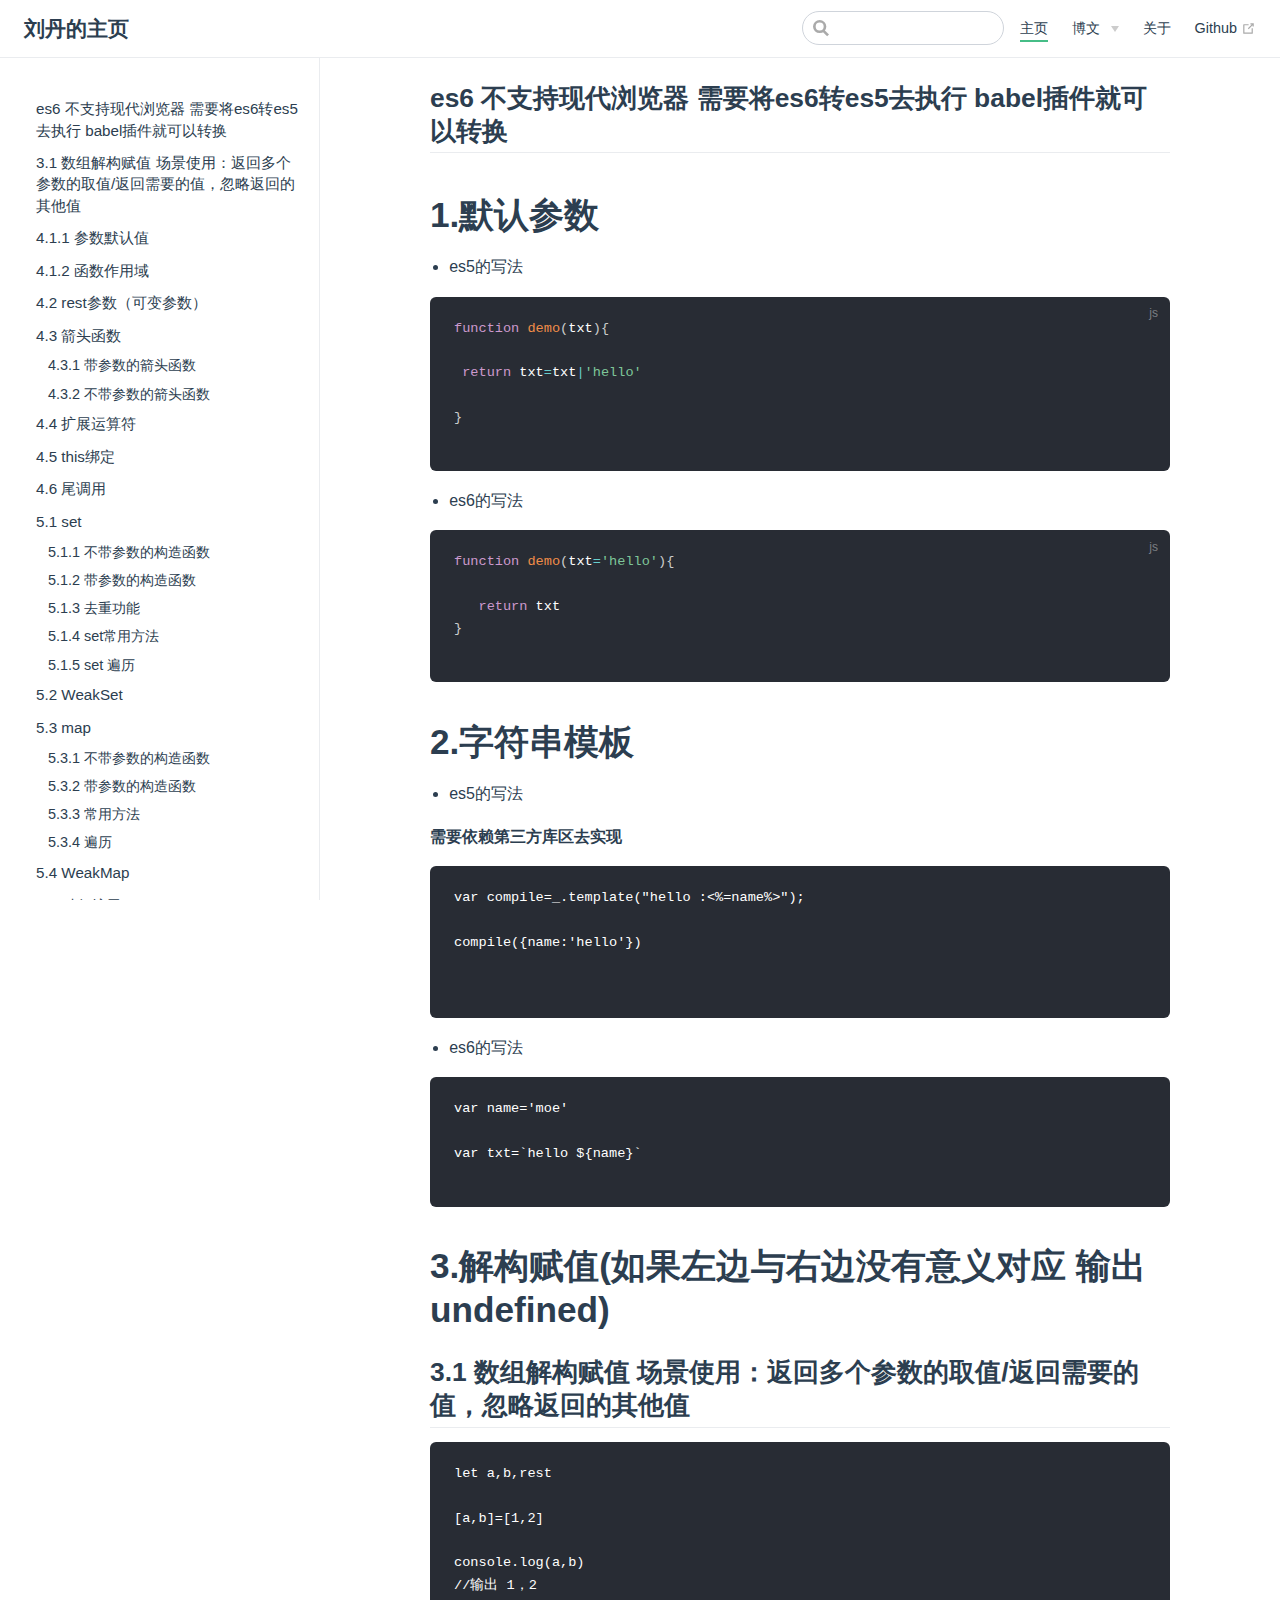
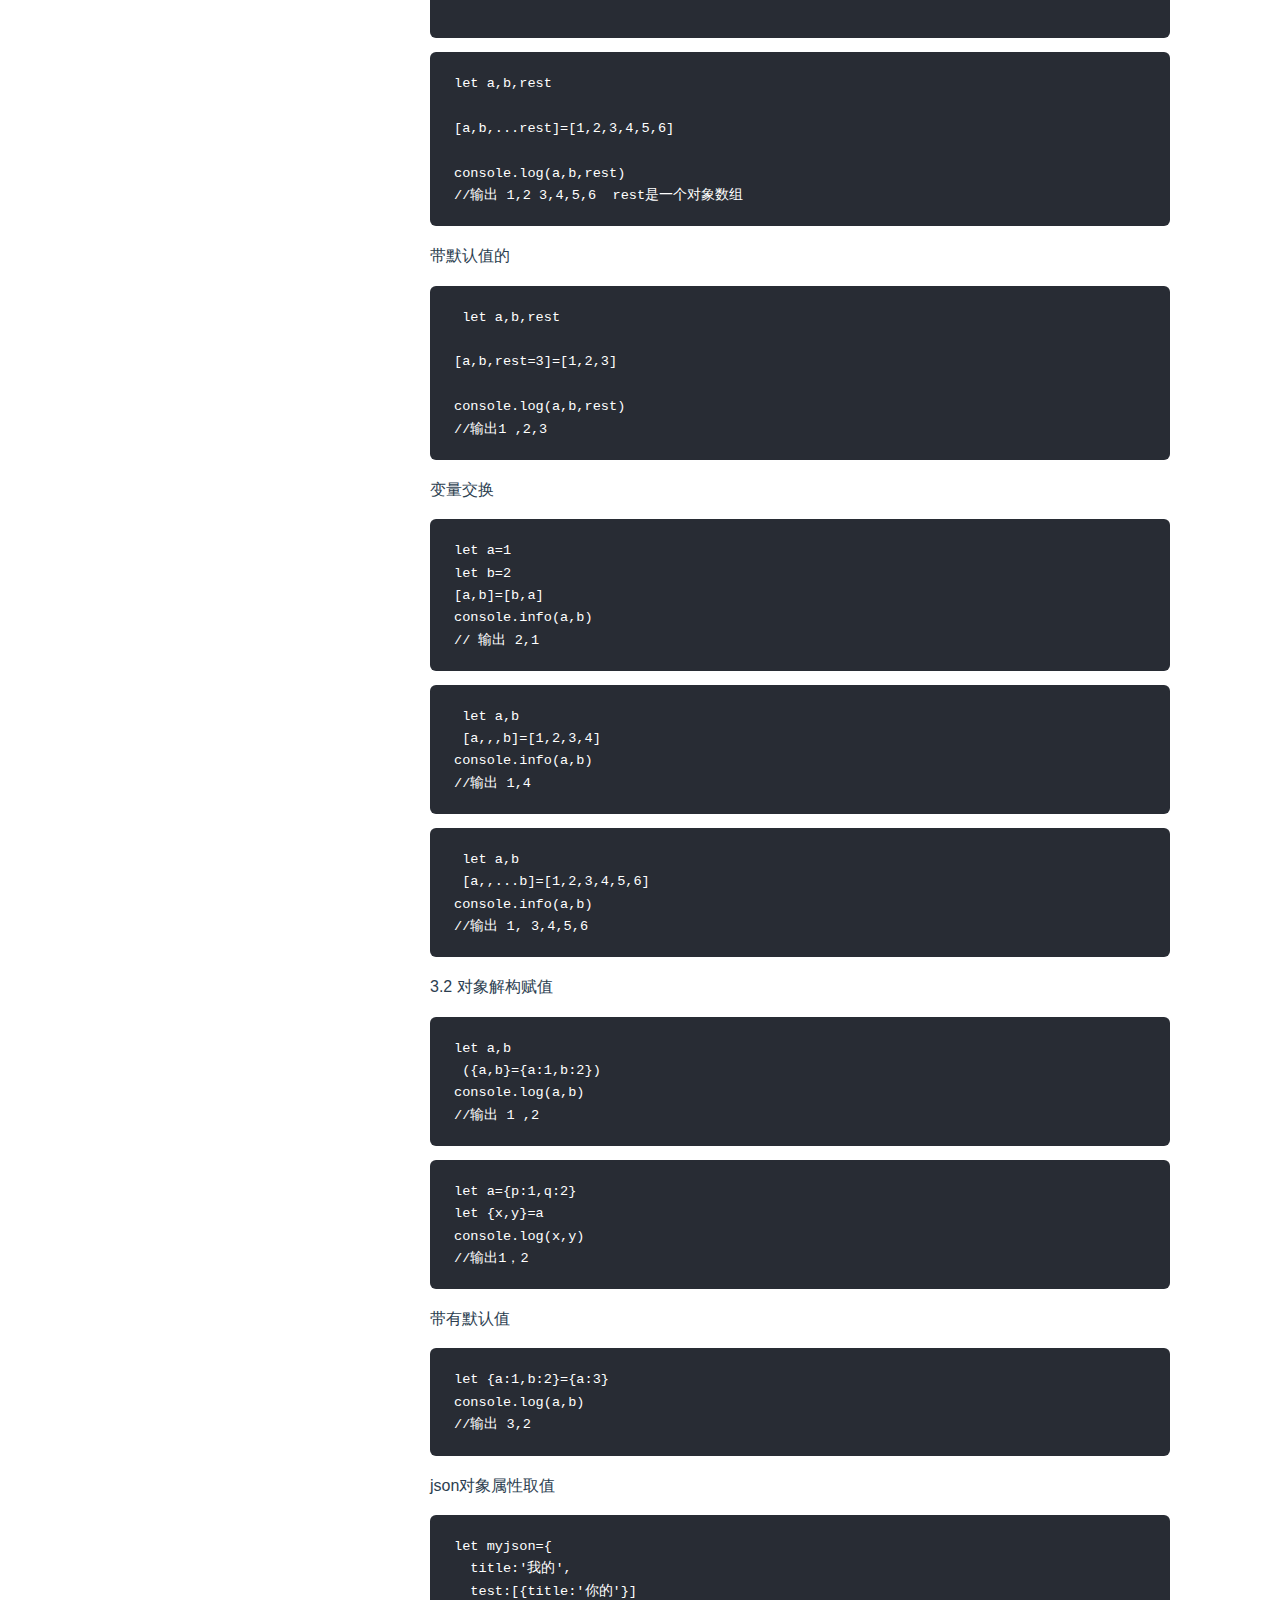
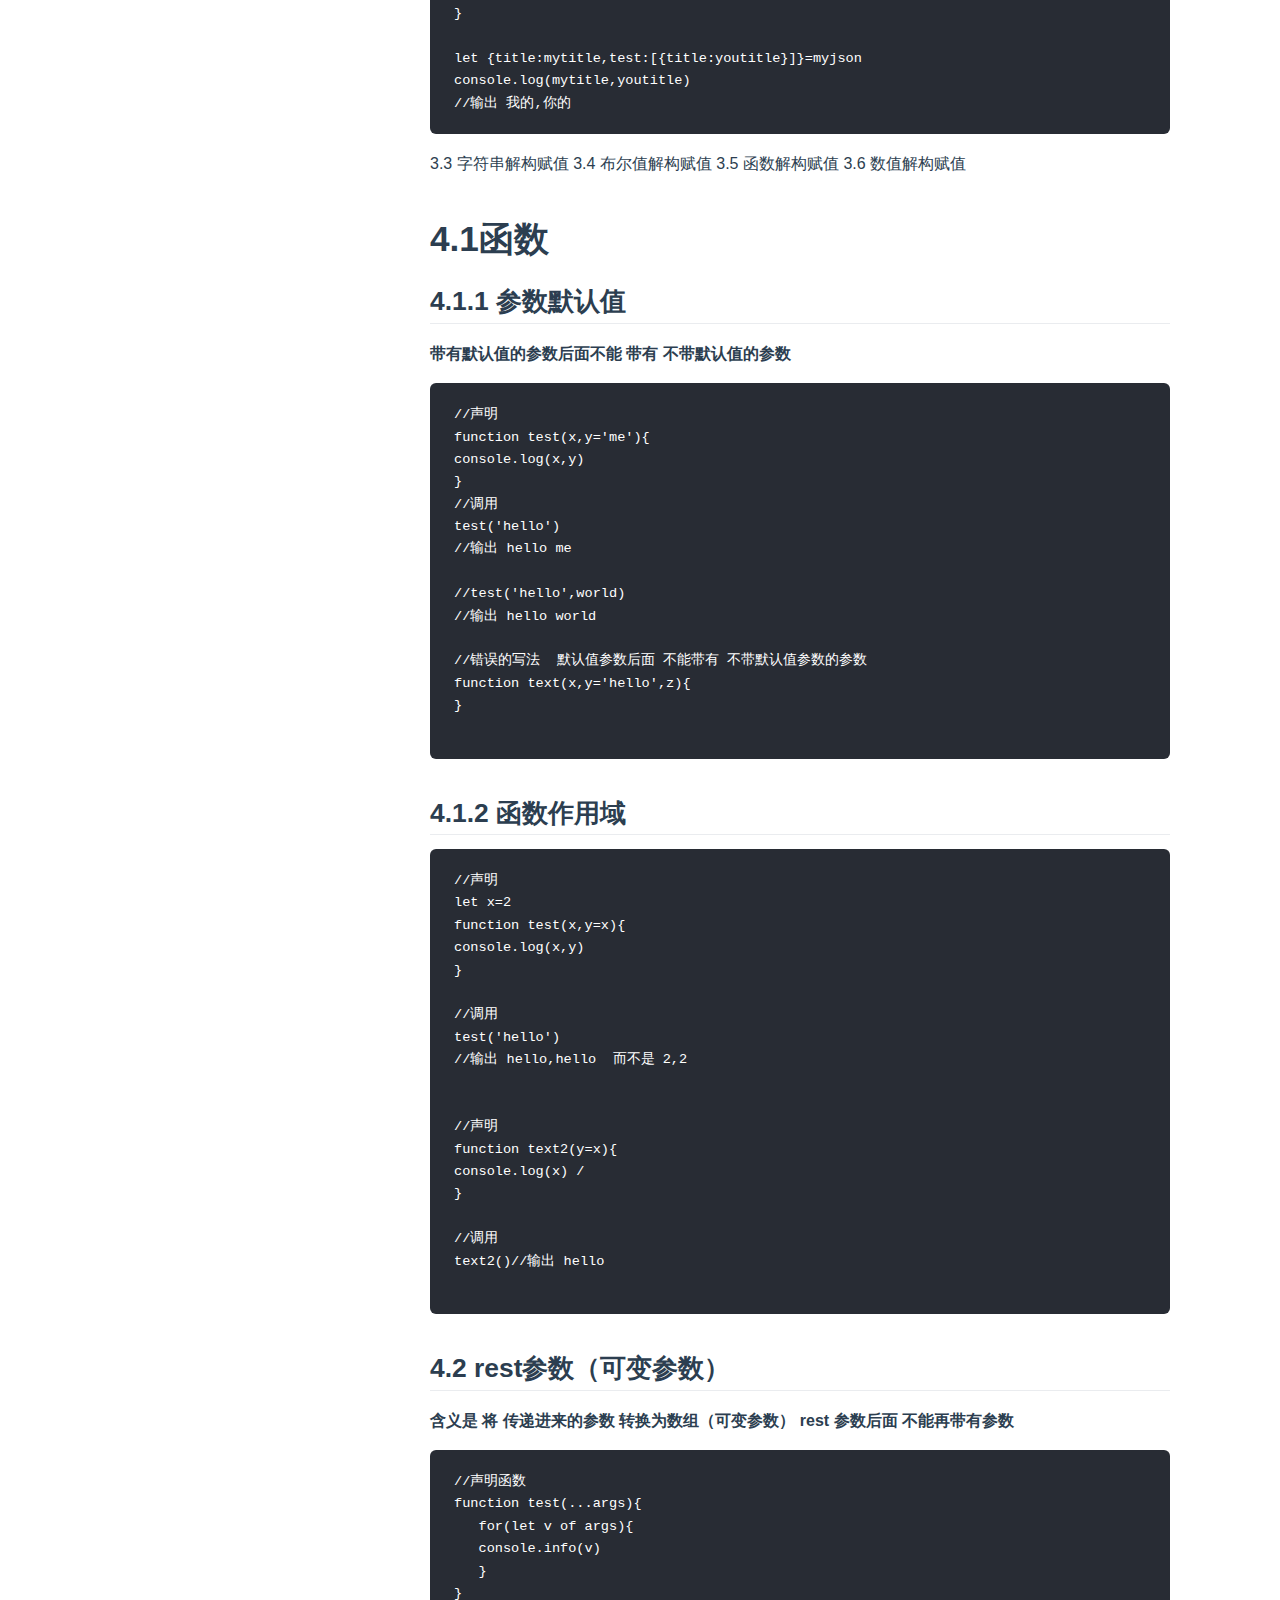
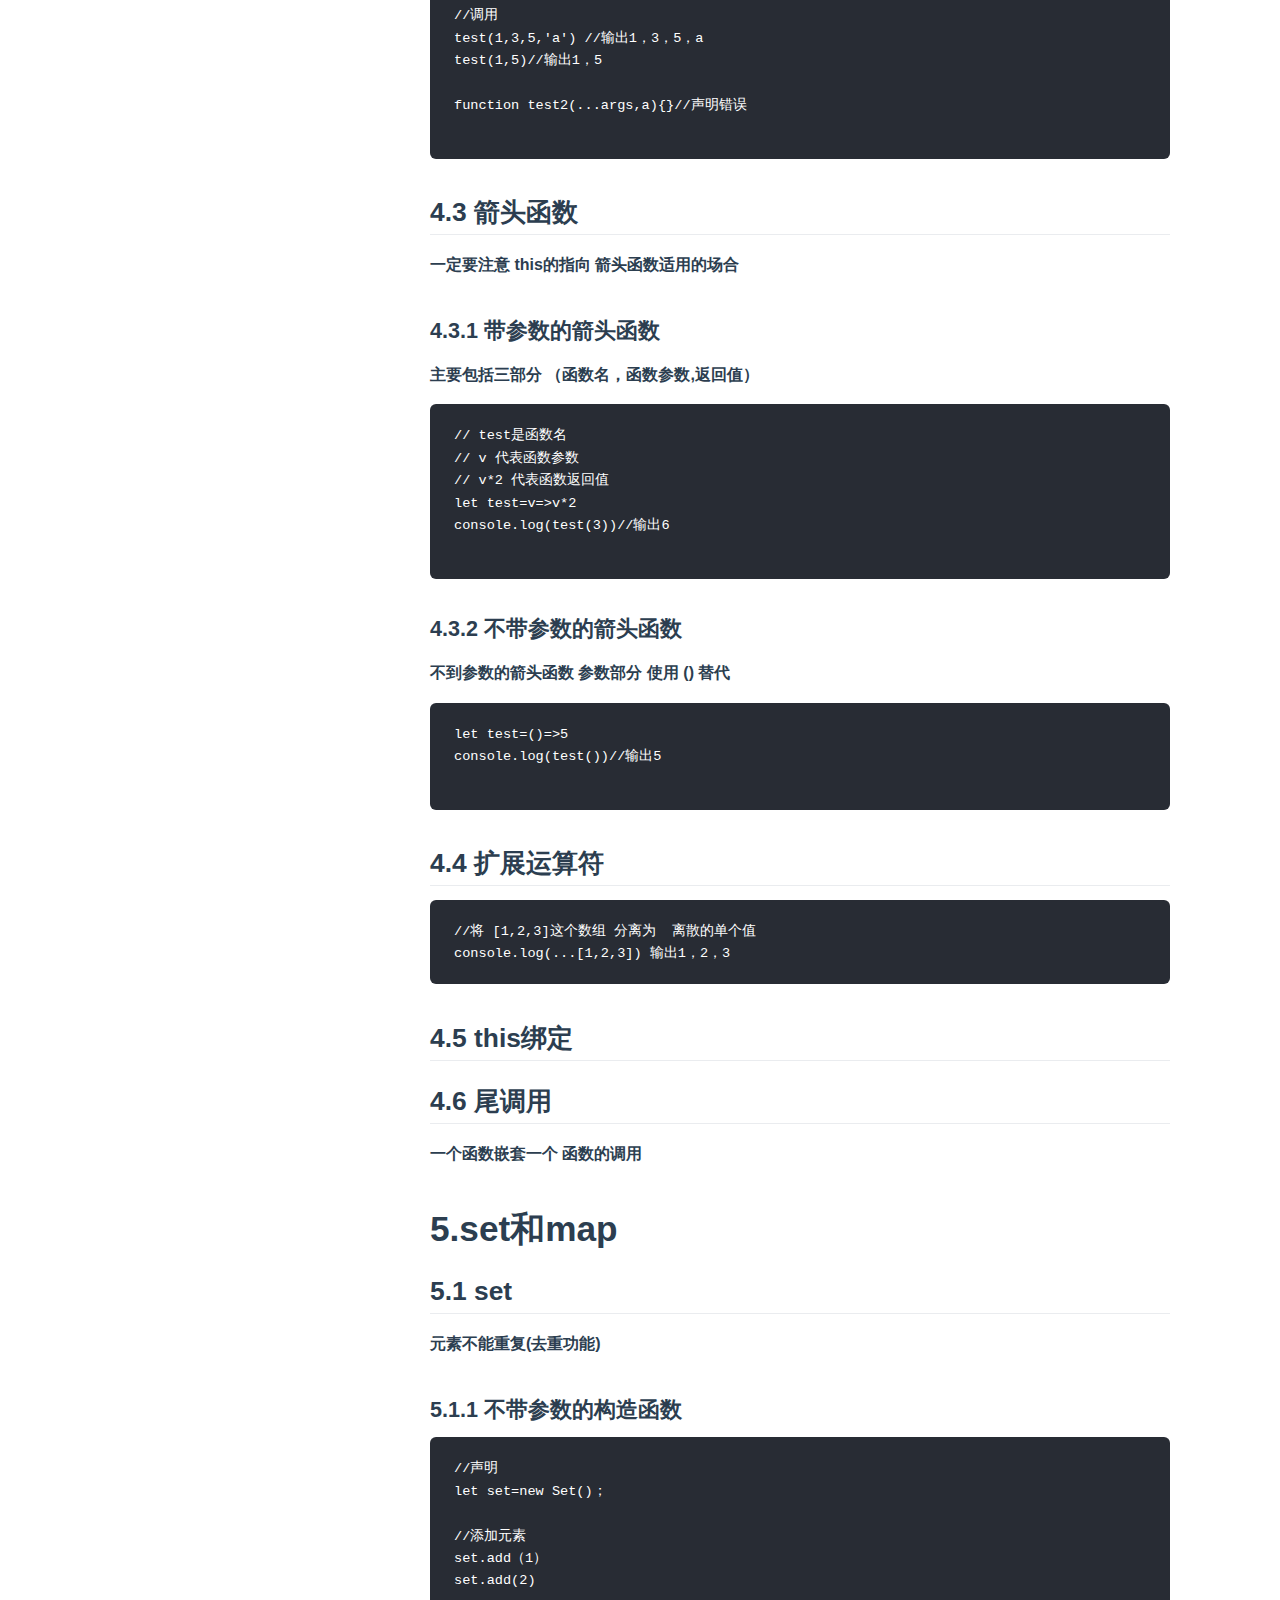
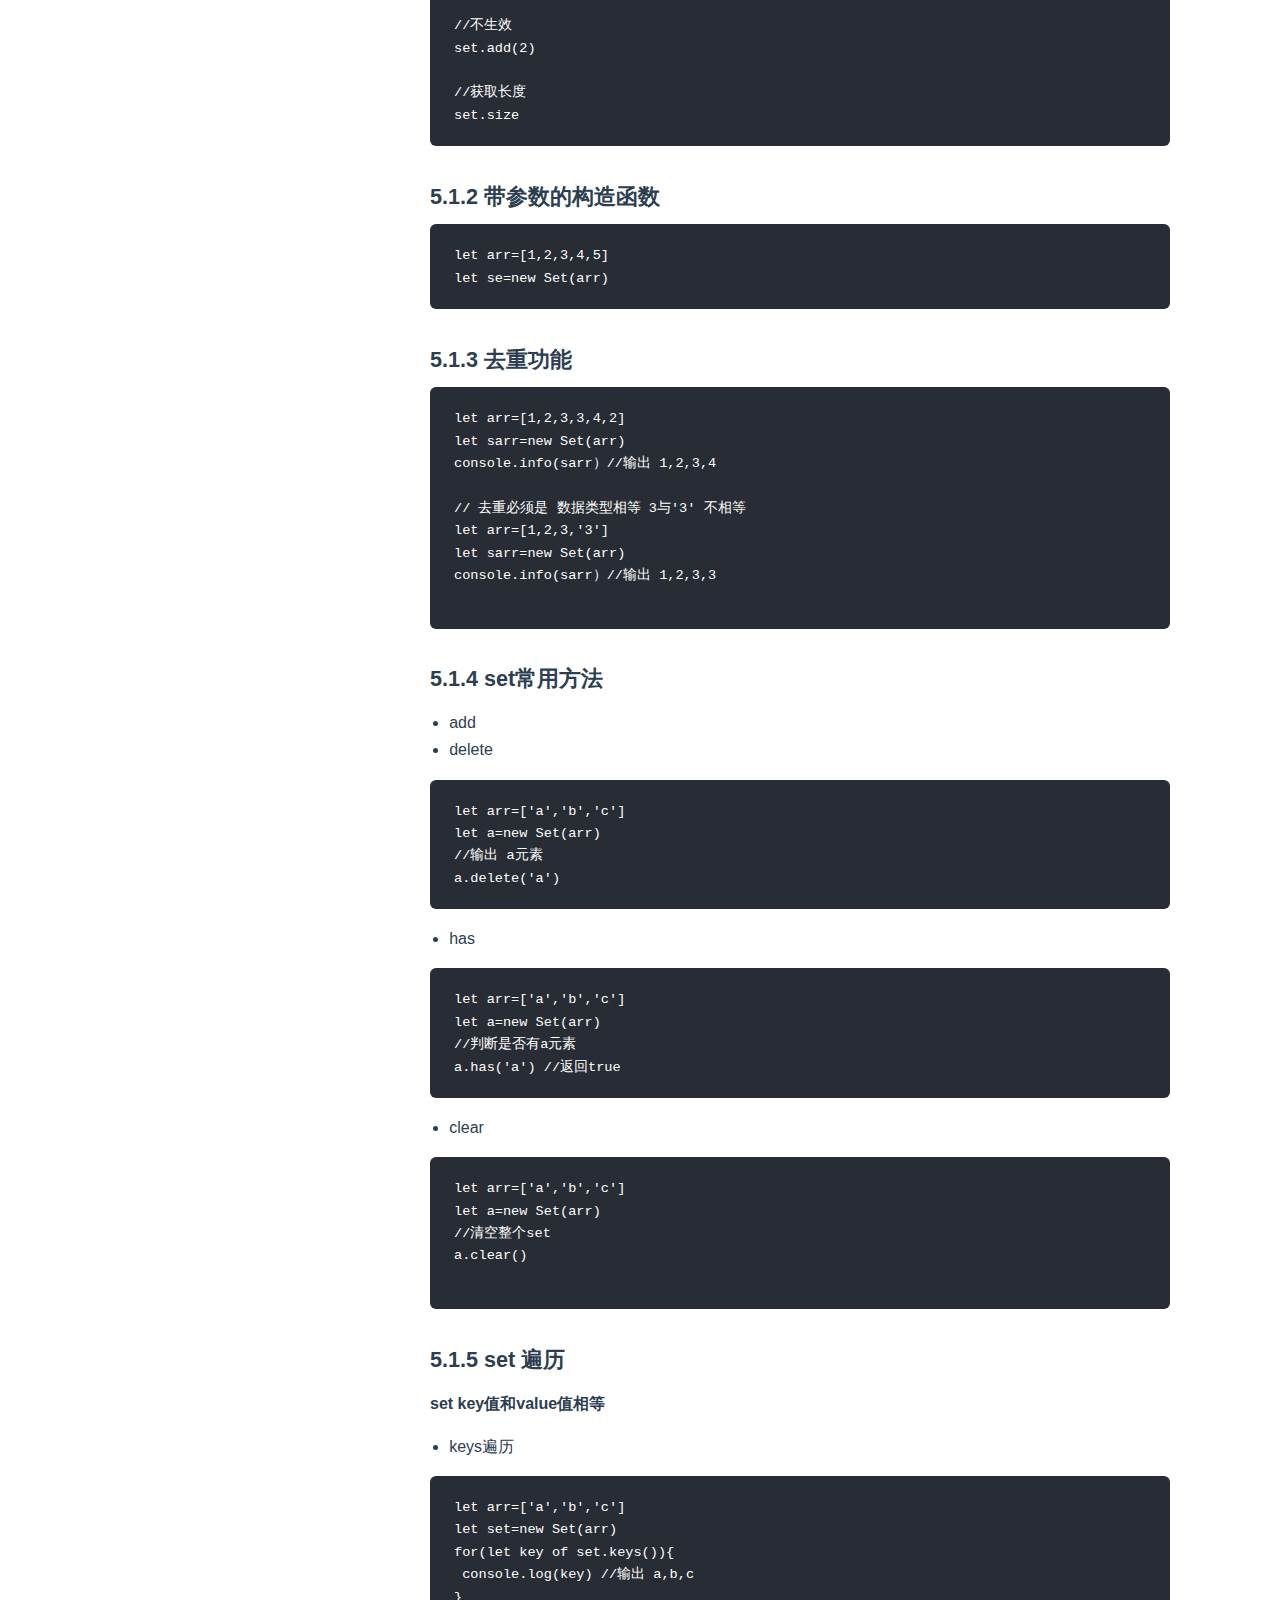
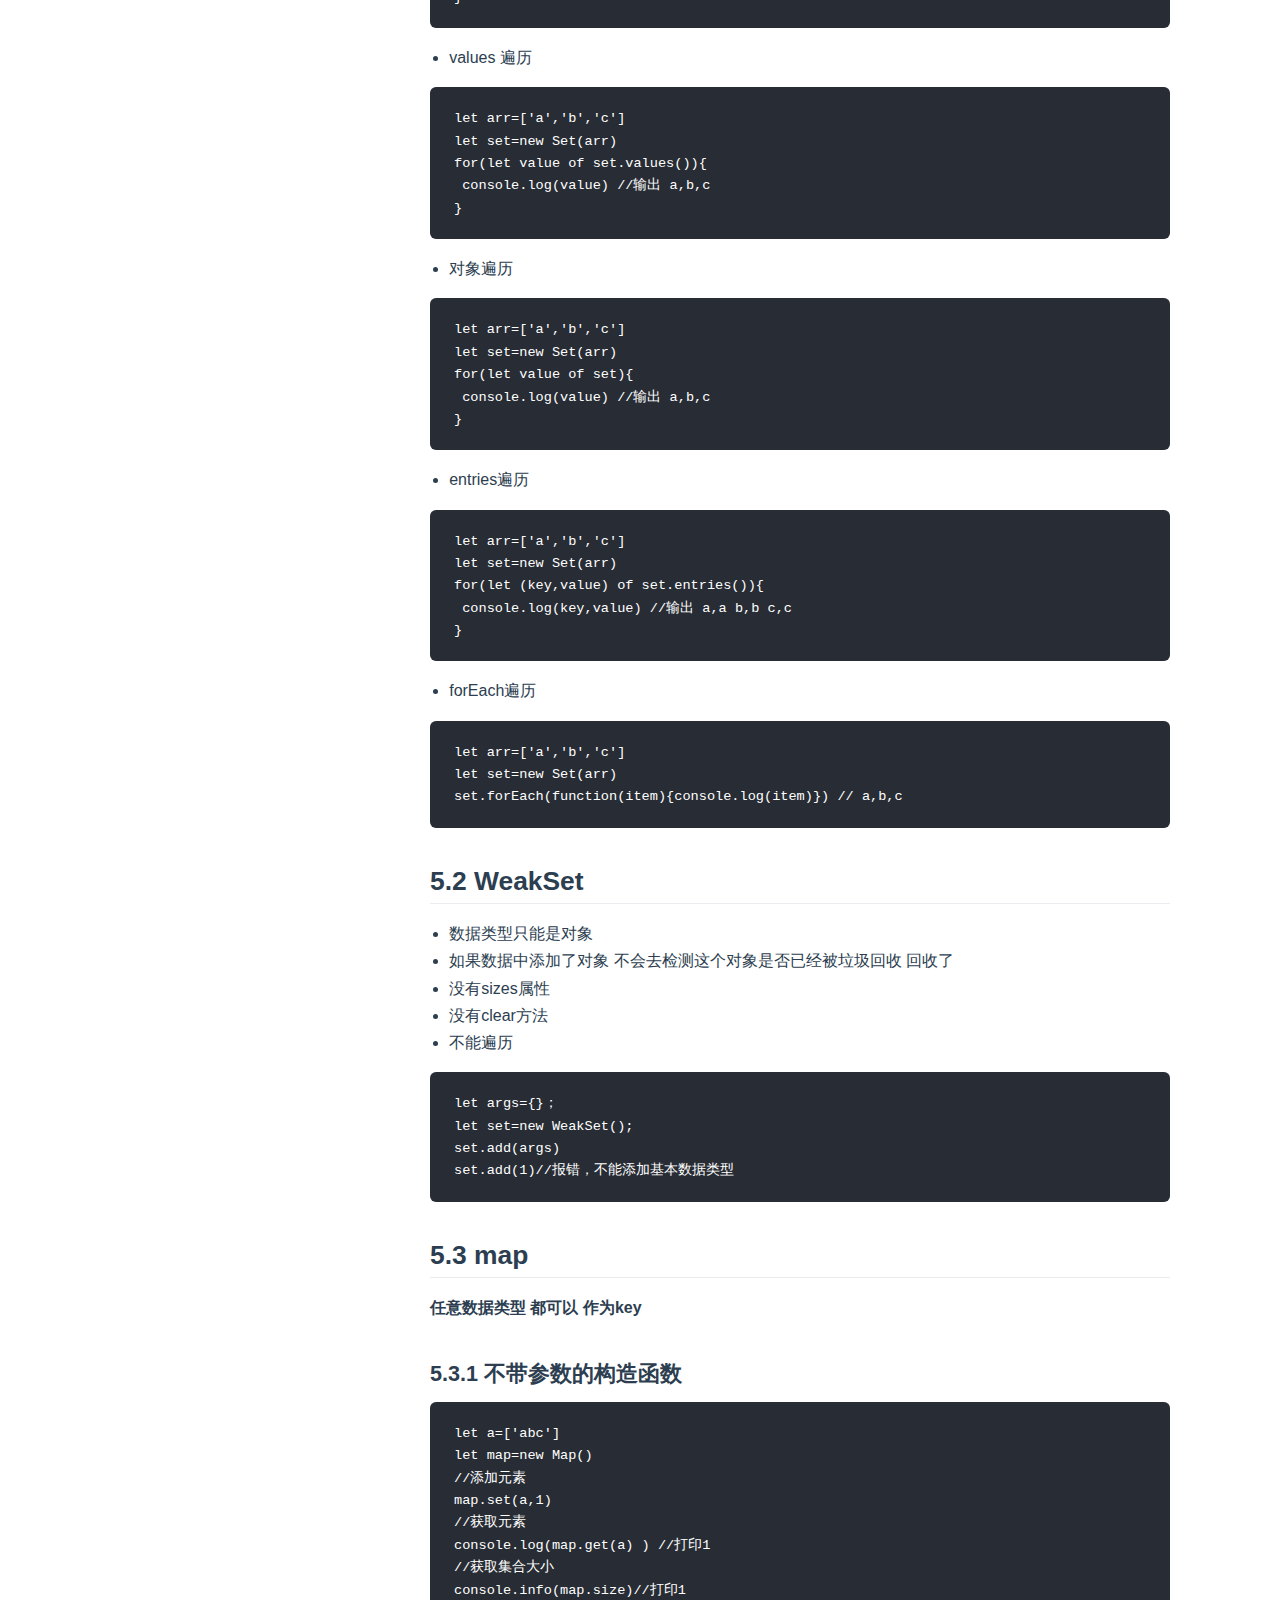
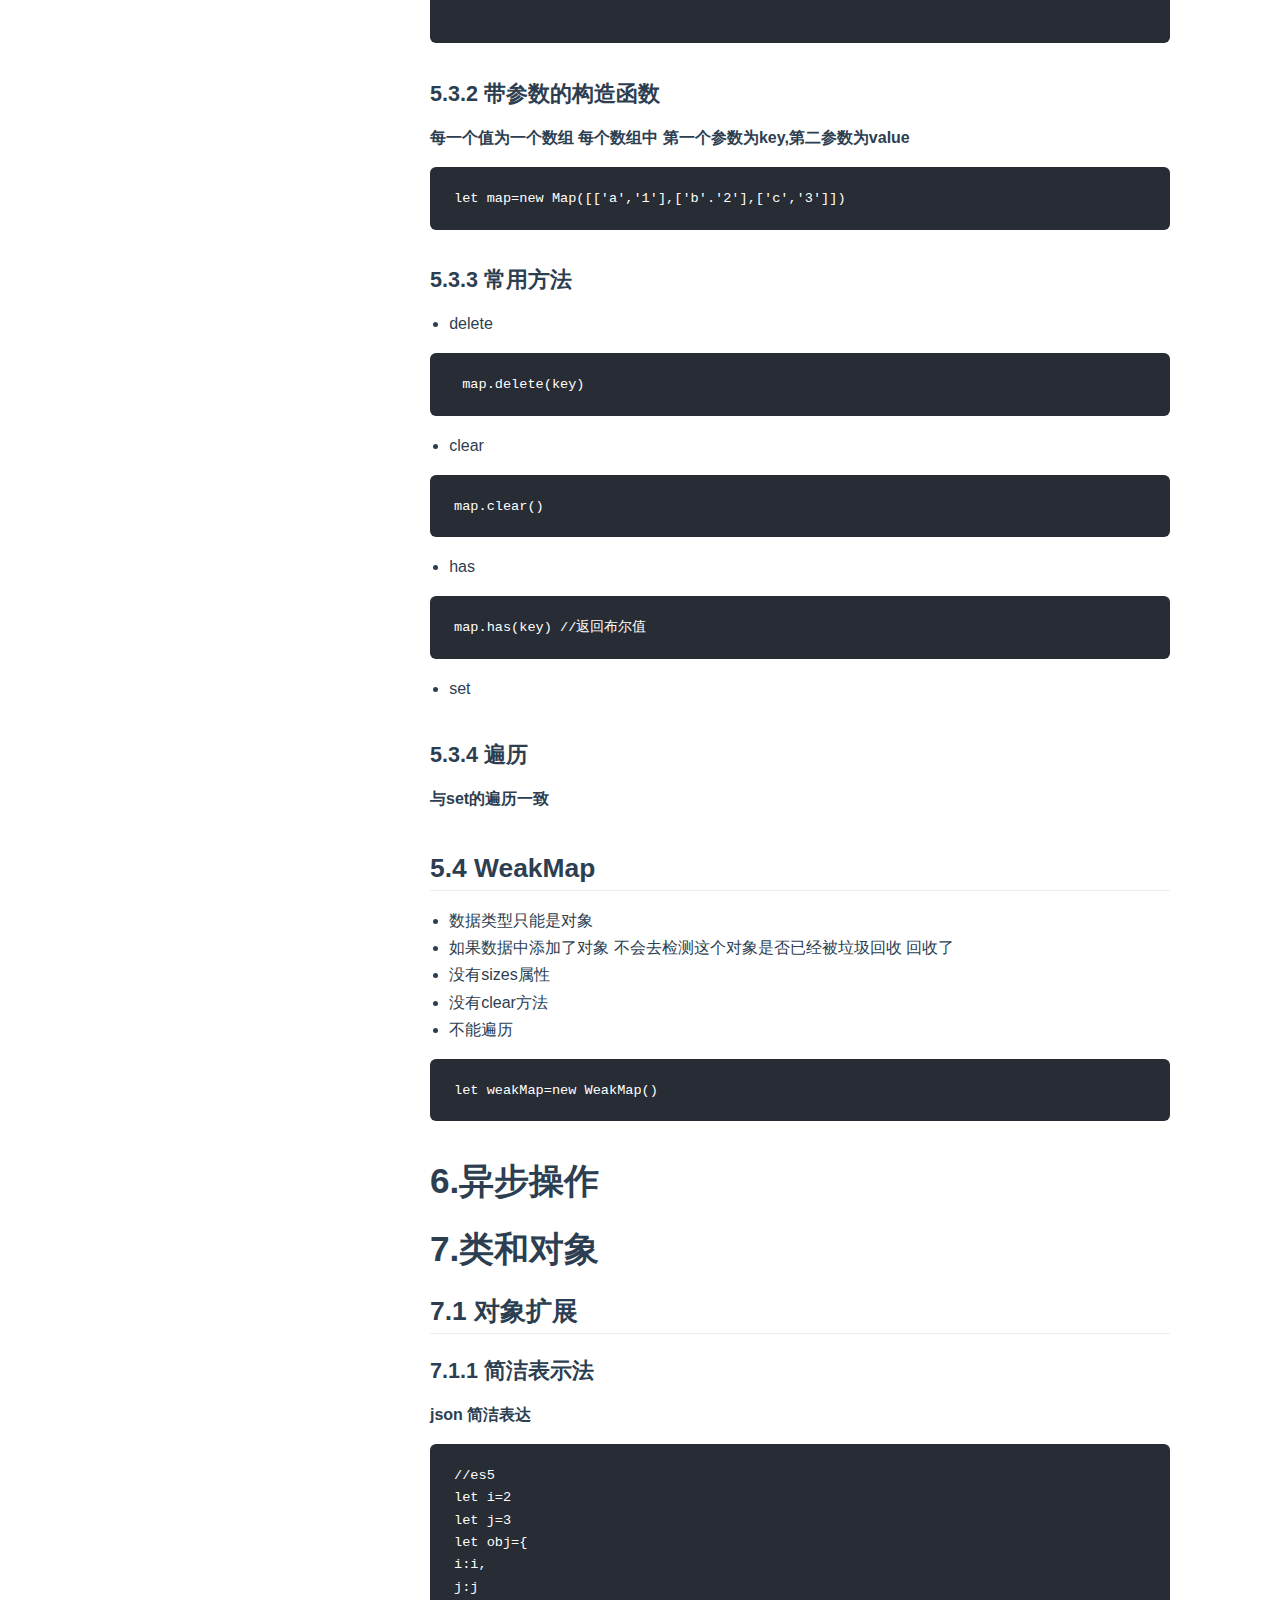
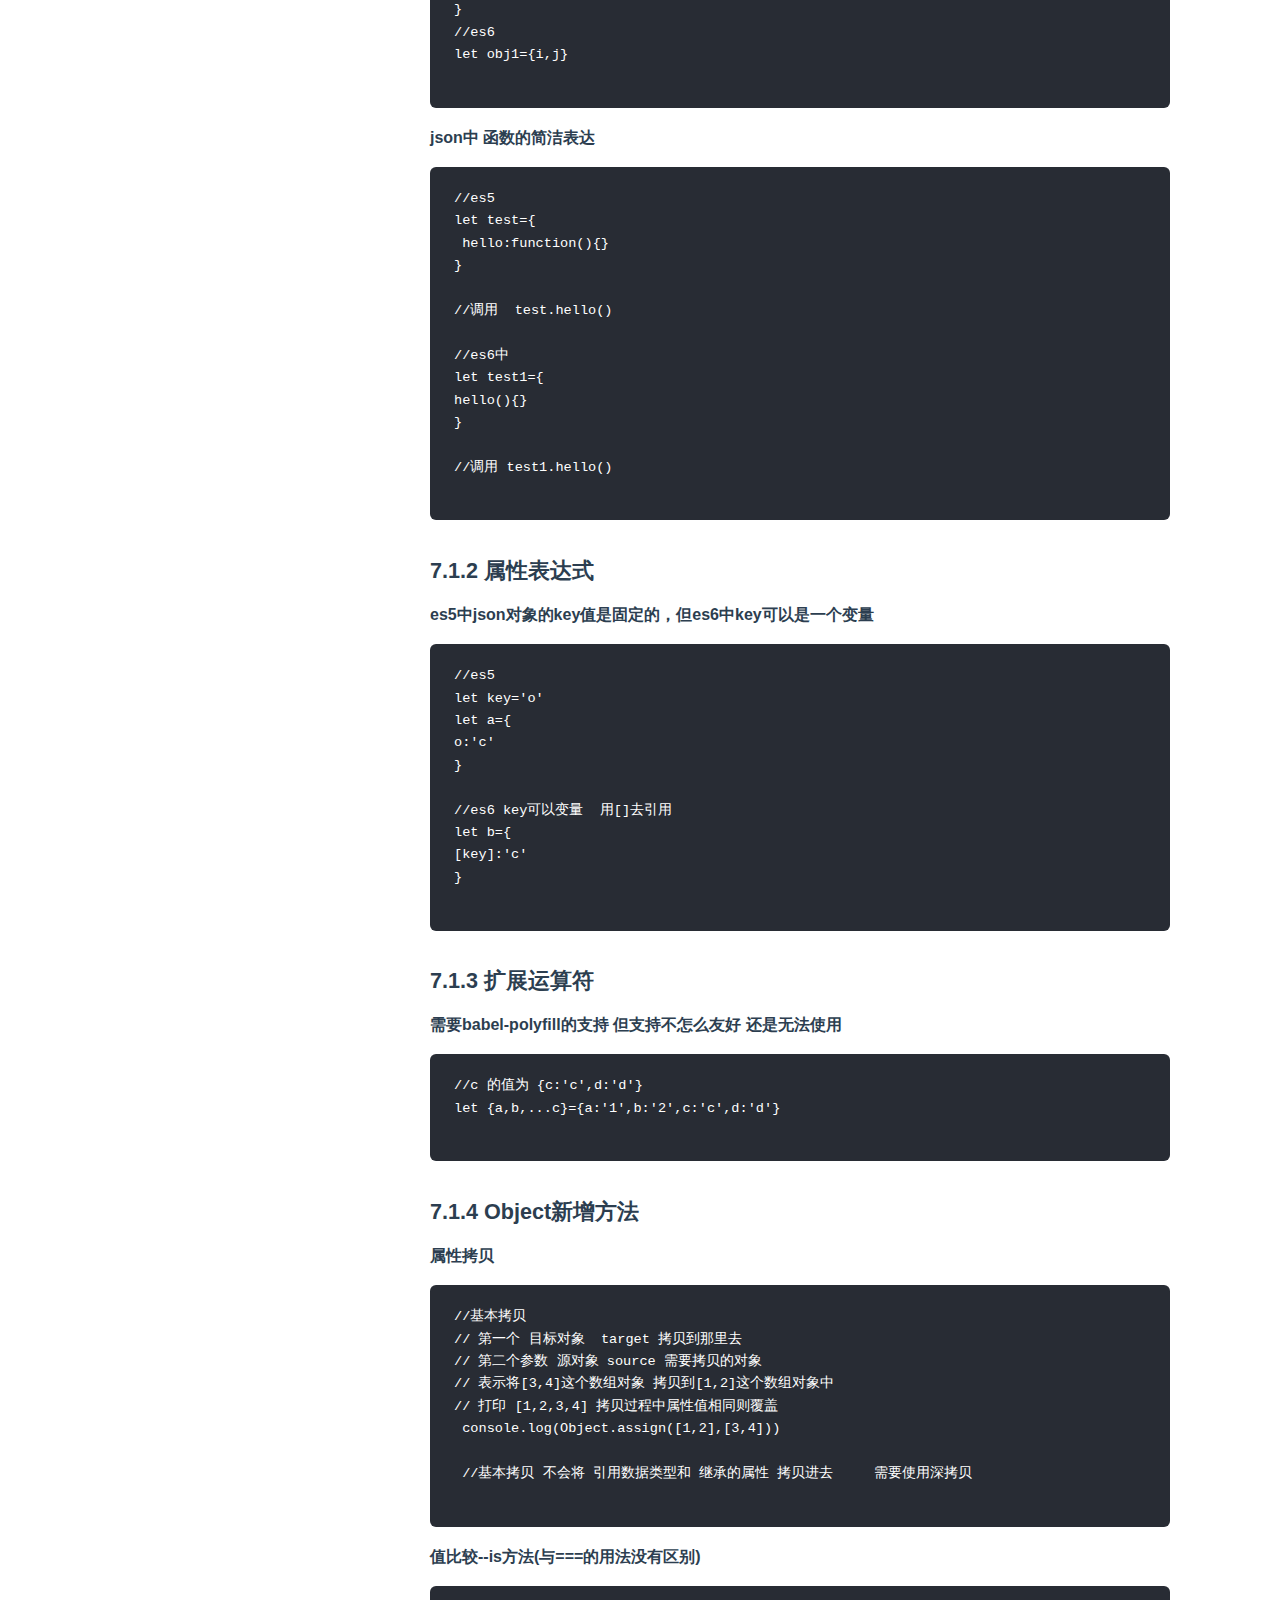
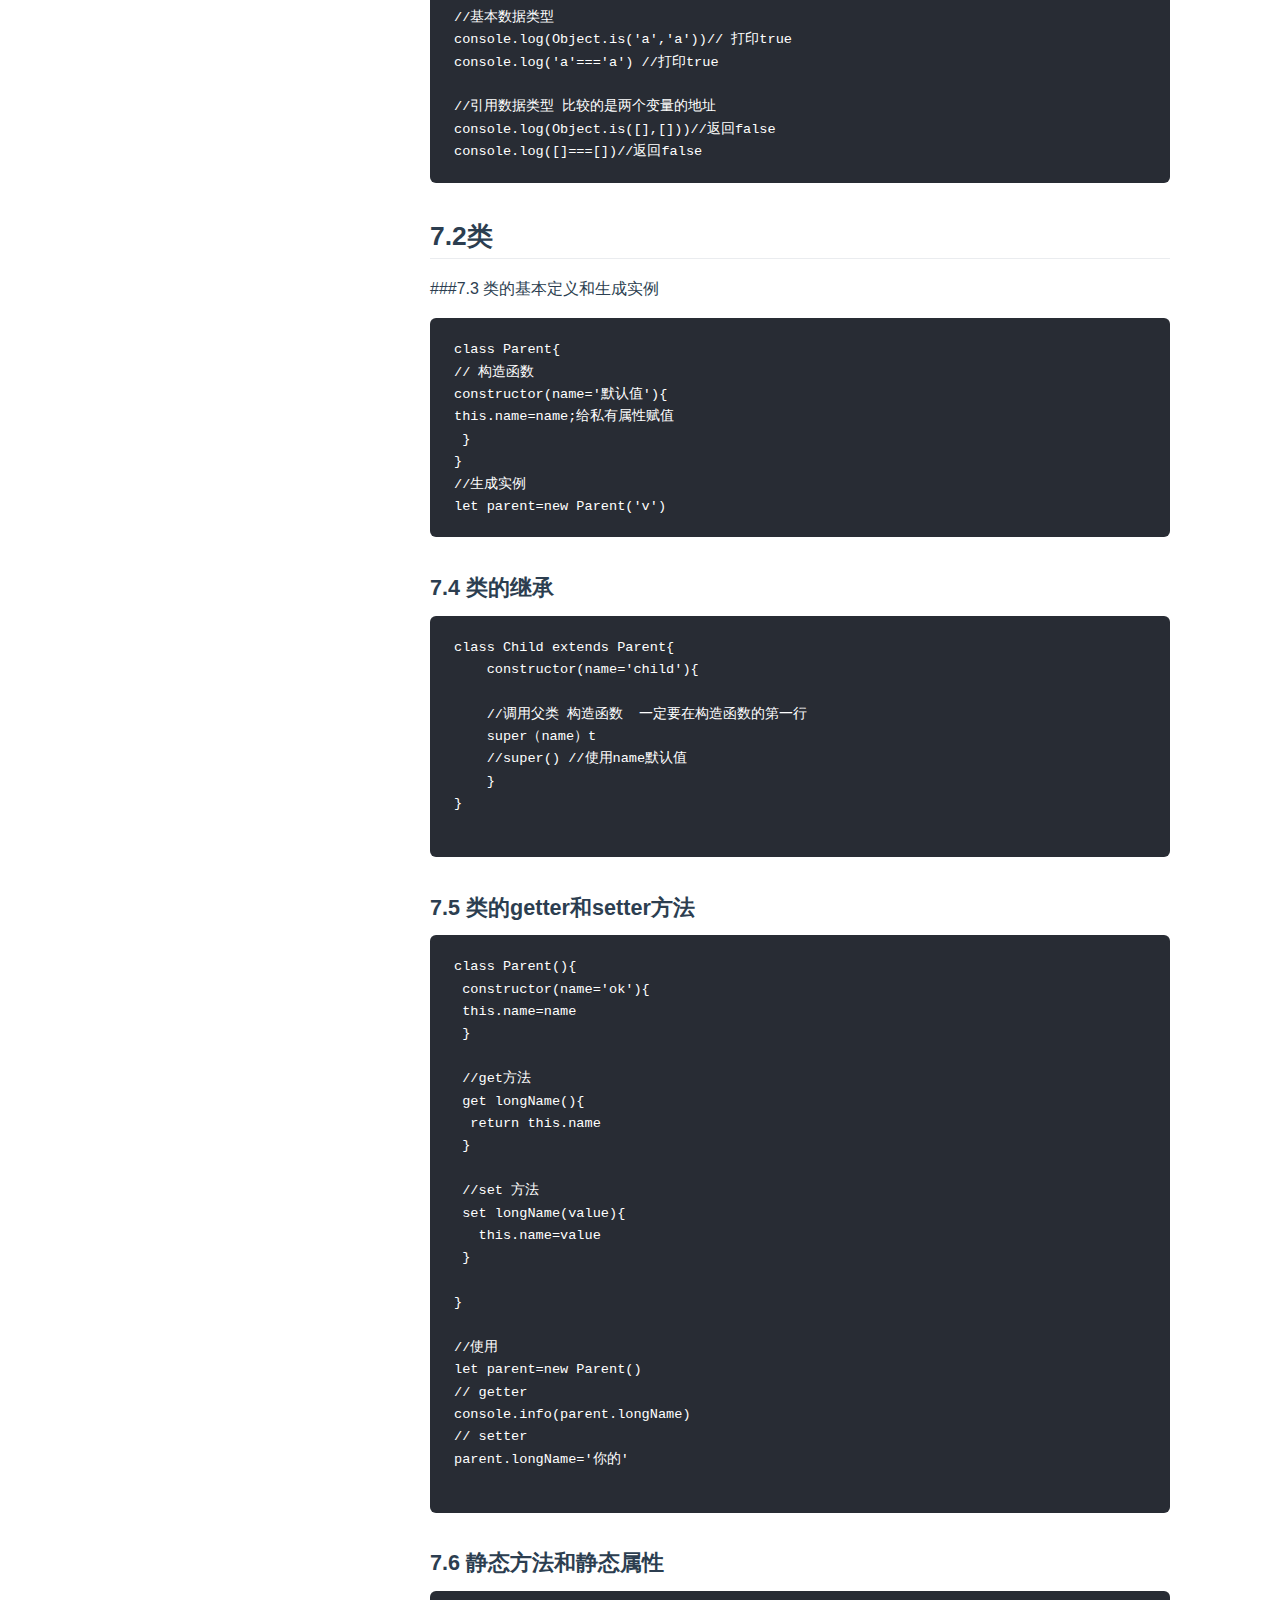
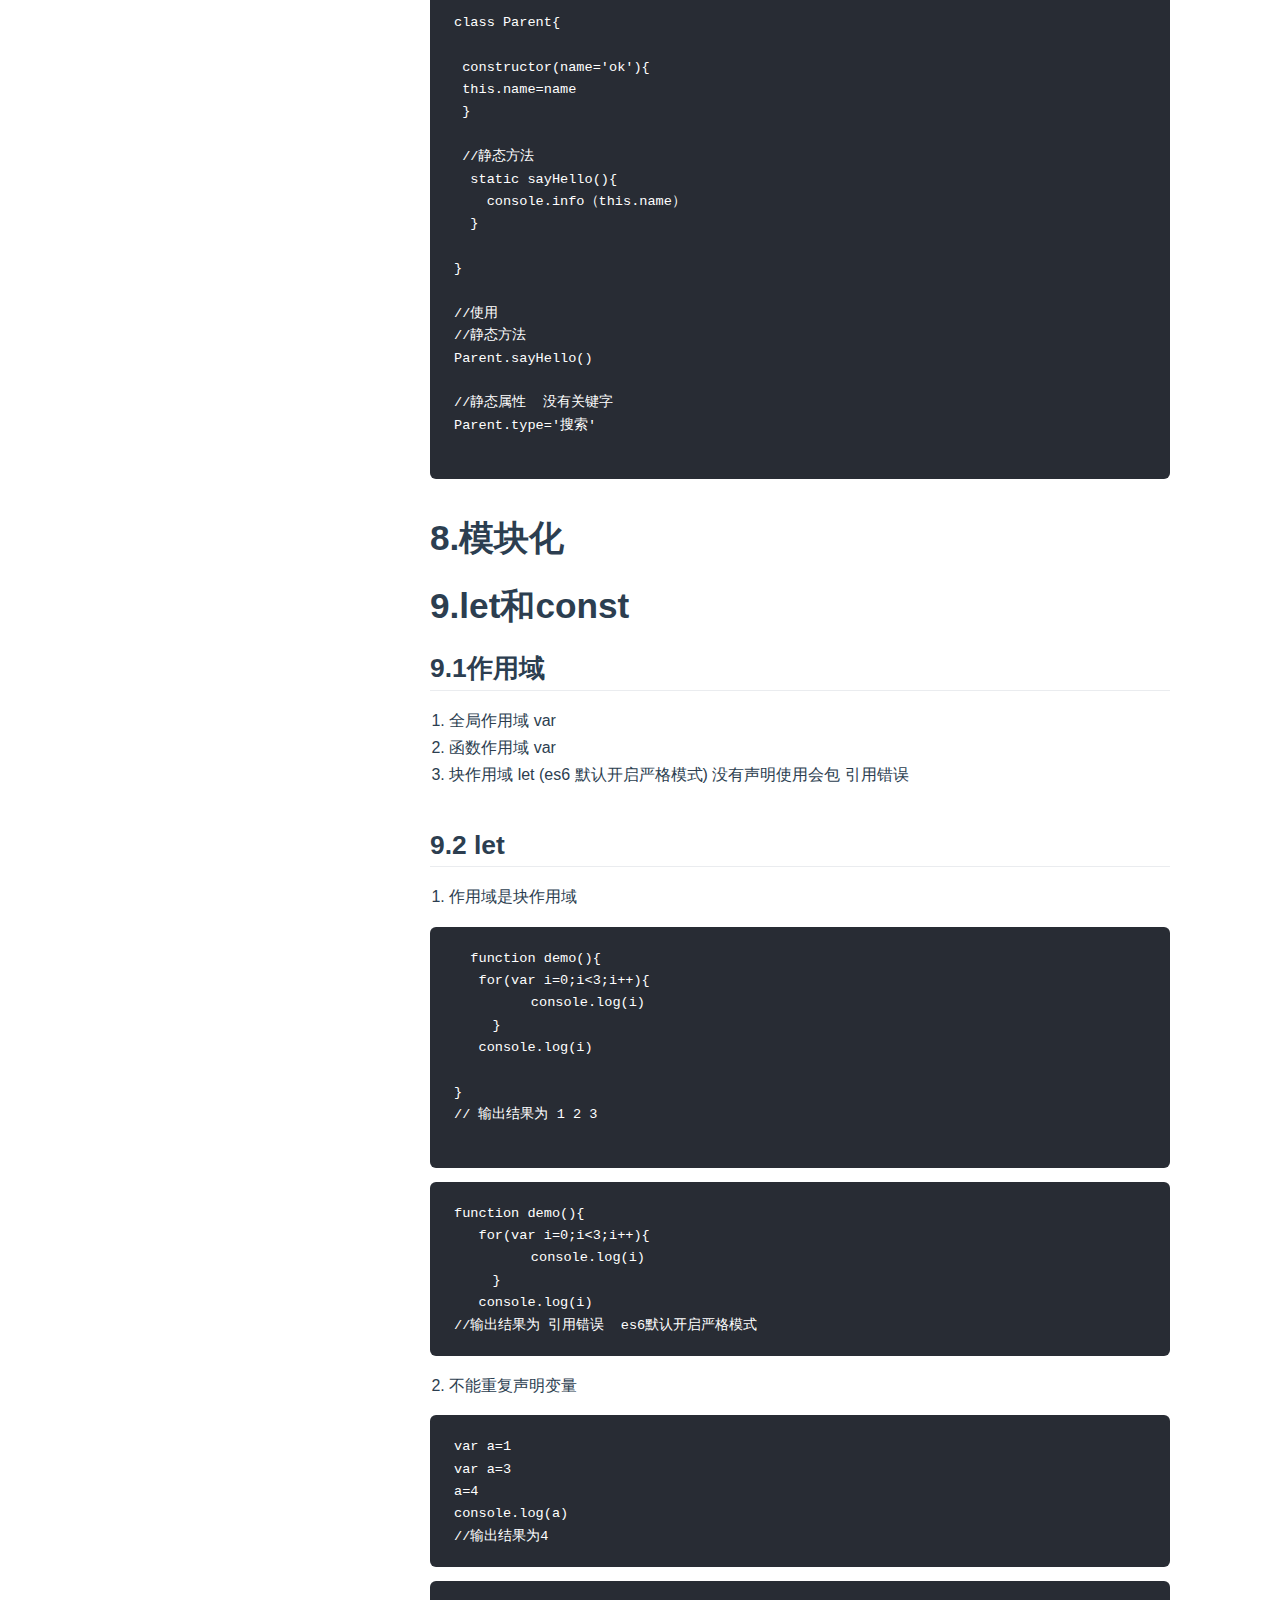
==== index.html @ 44da956c "修改地址" ====
<!DOCTYPE html>
<html lang="en-US">
  <head>
    <meta charset="utf-8">
    <meta name="viewport" content="width=device-width,initial-scale=1">
    <title>刘丹的主页</title>
    <meta name="description" content="刘丹的博客">
    <link rel="icon" href="/img/logo.ico">
  <link rel="manifest" href="/manifest.json">
    
    <link rel="preload" href="/assets/css/0.styles.a343964c.css" as="style"><link rel="preload" href="/assets/js/app.b423cfca.js" as="script"><link rel="preload" href="/assets/js/2.04e678f8.js" as="script"><link rel="preload" href="/assets/js/5.03a120f9.js" as="script"><link rel="prefetch" href="/assets/js/3.0af5f049.js"><link rel="prefetch" href="/assets/js/4.4ea85227.js"><link rel="prefetch" href="/assets/js/6.99a9b9ad.js"><link rel="prefetch" href="/assets/js/7.7c7c5df6.js">
    <link rel="stylesheet" href="/assets/css/0.styles.a343964c.css">
  </head>
  <body>
    <div id="app" data-server-rendered="true"><div class="theme-container"><header class="navbar"><div class="sidebar-button"><svg xmlns="http://www.w3.org/2000/svg" aria-hidden="true" role="img" viewBox="0 0 448 512" class="icon"><path fill="currentColor" d="M436 124H12c-6.627 0-12-5.373-12-12V80c0-6.627 5.373-12 12-12h424c6.627 0 12 5.373 12 12v32c0 6.627-5.373 12-12 12zm0 160H12c-6.627 0-12-5.373-12-12v-32c0-6.627 5.373-12 12-12h424c6.627 0 12 5.373 12 12v32c0 6.627-5.373 12-12 12zm0 160H12c-6.627 0-12-5.373-12-12v-32c0-6.627 5.373-12 12-12h424c6.627 0 12 5.373 12 12v32c0 6.627-5.373 12-12 12z"></path></svg></div> <a href="/" class="home-link router-link-exact-active router-link-active"><!----> <span class="site-name">刘丹的主页</span></a> <div class="links"><div class="search-box"><input aria-label="Search" autocomplete="off" spellcheck="false" value=""> <!----></div> <nav class="nav-links can-hide"><div class="nav-item"><a href="/" class="nav-link router-link-exact-active router-link-active">主页</a></div><div class="nav-item"><div class="dropdown-wrapper"><button type="button" aria-label="博文" class="dropdown-title"><span class="title">博文</span> <span class="arrow right"></span></button> <ul class="nav-dropdown" style="display:none;"><li class="dropdown-item"><h4>前端</h4> <ul class="dropdown-subitem-wrapper"><li class="dropdown-subitem"><a href="/前端/" class="nav-link">ES6</a></li></ul></li></ul></div></div><div class="nav-item"><a href="/about/" class="nav-link">关于</a></div><div class="nav-item"><a href="https://www.github.com/codeteenager" target="_blank" rel="noopener noreferrer" class="nav-link external">
  Github
  <svg xmlns="http://www.w3.org/2000/svg" aria-hidden="true" x="0px" y="0px" viewBox="0 0 100 100" width="15" height="15" class="icon outbound"><path fill="currentColor" d="M18.8,85.1h56l0,0c2.2,0,4-1.8,4-4v-32h-8v28h-48v-48h28v-8h-32l0,0c-2.2,0-4,1.8-4,4v56C14.8,83.3,16.6,85.1,18.8,85.1z"></path> <polygon fill="currentColor" points="45.7,48.7 51.3,54.3 77.2,28.5 77.2,37.2 85.2,37.2 85.2,14.9 62.8,14.9 62.8,22.9 71.5,22.9"></polygon></svg></a></div> <!----></nav></div></header> <div class="sidebar-mask"></div> <aside class="sidebar"><nav class="nav-links"><div class="nav-item"><a href="/" class="nav-link router-link-exact-active router-link-active">主页</a></div><div class="nav-item"><div class="dropdown-wrapper"><button type="button" aria-label="博文" class="dropdown-title"><span class="title">博文</span> <span class="arrow right"></span></button> <ul class="nav-dropdown" style="display:none;"><li class="dropdown-item"><h4>前端</h4> <ul class="dropdown-subitem-wrapper"><li class="dropdown-subitem"><a href="/前端/" class="nav-link">ES6</a></li></ul></li></ul></div></div><div class="nav-item"><a href="/about/" class="nav-link">关于</a></div><div class="nav-item"><a href="https://www.github.com/codeteenager" target="_blank" rel="noopener noreferrer" class="nav-link external">
  Github
  <svg xmlns="http://www.w3.org/2000/svg" aria-hidden="true" x="0px" y="0px" viewBox="0 0 100 100" width="15" height="15" class="icon outbound"><path fill="currentColor" d="M18.8,85.1h56l0,0c2.2,0,4-1.8,4-4v-32h-8v28h-48v-48h28v-8h-32l0,0c-2.2,0-4,1.8-4,4v56C14.8,83.3,16.6,85.1,18.8,85.1z"></path> <polygon fill="currentColor" points="45.7,48.7 51.3,54.3 77.2,28.5 77.2,37.2 85.2,37.2 85.2,14.9 62.8,14.9 62.8,22.9 71.5,22.9"></polygon></svg></a></div> <!----></nav>  <ul class="sidebar-links"><li><section class="sidebar-group depth-0"><p class="sidebar-heading open"><span></span> <!----></p> <ul class="sidebar-links sidebar-group-items"><li><a href="/#es6-不支持现代浏览器-需要将es6转es5去执行-babel插件就可以转换" class="sidebar-link">es6 不支持现代浏览器 需要将es6转es5去执行 babel插件就可以转换</a><ul class="sidebar-sub-headers"></ul></li><li><a href="/#_3-1-数组解构赋值场景使用：返回多个参数的取值-返回需要的值，忽略返回的其他值" class="sidebar-link">3.1 数组解构赋值
场景使用：返回多个参数的取值/返回需要的值，忽略返回的其他值</a><ul class="sidebar-sub-headers"></ul></li><li><a href="/#_4-1-1-参数默认值" class="sidebar-link">4.1.1 参数默认值</a><ul class="sidebar-sub-headers"></ul></li><li><a href="/#_4-1-2-函数作用域" class="sidebar-link">4.1.2 函数作用域</a><ul class="sidebar-sub-headers"></ul></li><li><a href="/#_4-2-rest参数（可变参数）" class="sidebar-link">4.2 rest参数（可变参数）</a><ul class="sidebar-sub-headers"></ul></li><li><a href="/#_4-3-箭头函数" class="sidebar-link">4.3 箭头函数</a><ul class="sidebar-sub-headers"><li class="sidebar-sub-header"><a href="/#_4-3-1-带参数的箭头函数" class="sidebar-link">4.3.1 带参数的箭头函数</a></li><li class="sidebar-sub-header"><a href="/#_4-3-2-不带参数的箭头函数" class="sidebar-link">4.3.2 不带参数的箭头函数</a></li></ul></li><li><a href="/#_4-4-扩展运算符" class="sidebar-link">4.4 扩展运算符</a><ul class="sidebar-sub-headers"></ul></li><li><a href="/#_4-5-this绑定" class="sidebar-link">4.5 this绑定</a><ul class="sidebar-sub-headers"></ul></li><li><a href="/#_4-6-尾调用" class="sidebar-link">4.6 尾调用</a><ul class="sidebar-sub-headers"></ul></li><li><a href="/#_5-1-set" class="sidebar-link">5.1 set</a><ul class="sidebar-sub-headers"><li class="sidebar-sub-header"><a href="/#_5-1-1-不带参数的构造函数" class="sidebar-link">5.1.1 不带参数的构造函数</a></li><li class="sidebar-sub-header"><a href="/#_5-1-2-带参数的构造函数" class="sidebar-link">5.1.2 带参数的构造函数</a></li><li class="sidebar-sub-header"><a href="/#_5-1-3-去重功能" class="sidebar-link">5.1.3 去重功能</a></li><li class="sidebar-sub-header"><a href="/#_5-1-4-set常用方法" class="sidebar-link">5.1.4 set常用方法</a></li><li class="sidebar-sub-header"><a href="/#_5-1-5-set-遍历" class="sidebar-link">5.1.5 set 遍历</a></li></ul></li><li><a href="/#_5-2-weakset" class="sidebar-link">5.2 WeakSet</a><ul class="sidebar-sub-headers"></ul></li><li><a href="/#_5-3-map" class="sidebar-link">5.3 map</a><ul class="sidebar-sub-headers"><li class="sidebar-sub-header"><a href="/#_5-3-1-不带参数的构造函数" class="sidebar-link">5.3.1 不带参数的构造函数</a></li><li class="sidebar-sub-header"><a href="/#_5-3-2-带参数的构造函数" class="sidebar-link">5.3.2 带参数的构造函数</a></li><li class="sidebar-sub-header"><a href="/#_5-3-3-常用方法" class="sidebar-link">5.3.3 常用方法</a></li><li class="sidebar-sub-header"><a href="/#_5-3-4-遍历" class="sidebar-link">5.3.4 遍历</a></li></ul></li><li><a href="/#_5-4-weakmap" class="sidebar-link">5.4 WeakMap</a><ul class="sidebar-sub-headers"></ul></li><li><a href="/#_7-1-对象扩展" class="sidebar-link">7.1 对象扩展</a><ul class="sidebar-sub-headers"><li class="sidebar-sub-header"><a href="/#_7-1-1-简洁表示法" class="sidebar-link">7.1.1 简洁表示法</a></li><li class="sidebar-sub-header"><a href="/#_7-1-2-属性表达式" class="sidebar-link">7.1.2 属性表达式</a></li><li class="sidebar-sub-header"><a href="/#_7-1-3-扩展运算符" class="sidebar-link">7.1.3 扩展运算符</a></li><li class="sidebar-sub-header"><a href="/#_7-1-4-object新增方法" class="sidebar-link">7.1.4 Object新增方法</a></li></ul></li><li><a href="/#_7-2类" class="sidebar-link">7.2类</a><ul class="sidebar-sub-headers"><li class="sidebar-sub-header"><a href="/#_7-4-类的继承" class="sidebar-link">7.4 类的继承</a></li><li class="sidebar-sub-header"><a href="/#_7-5-类的getter和setter方法" class="sidebar-link">7.5 类的getter和setter方法</a></li><li class="sidebar-sub-header"><a href="/#_7-6-静态方法和静态属性" class="sidebar-link">7.6 静态方法和静态属性</a></li></ul></li><li><a href="/#_9-1作用域" class="sidebar-link">9.1作用域</a><ul class="sidebar-sub-headers"></ul></li><li><a href="/#_9-2-let" class="sidebar-link">9.2 let</a><ul class="sidebar-sub-headers"></ul></li><li><a href="/#_9-3-const" class="sidebar-link">9.3 const</a><ul class="sidebar-sub-headers"></ul></li><li><a href="/#_10-1-构造函数和属性的变化" class="sidebar-link">10.1 构造函数和属性的变化</a><ul class="sidebar-sub-headers"></ul></li><li><a href="/#_10-2-全局匹配修饰符y和g" class="sidebar-link">10.2 全局匹配修饰符y和g</a><ul class="sidebar-sub-headers"></ul></li><li><a href="/#_10-3-u修饰符" class="sidebar-link">10.3 u修饰符</a><ul class="sidebar-sub-headers"></ul></li><li><a href="/#_10-4-s修饰符（未实现）" class="sidebar-link">10.4 s修饰符（未实现）</a><ul class="sidebar-sub-headers"></ul></li><li><a href="/#_11-1-处理大于两个字节的unicode码" class="sidebar-link">11.1 处理大于两个字节的unicode码</a><ul class="sidebar-sub-headers"></ul></li><li><a href="/#_11-2-字符串获取unicode" class="sidebar-link">11.2 字符串获取unicode</a><ul class="sidebar-sub-headers"></ul></li><li><a href="/#_11-3-字符串相关方法" class="sidebar-link">11.3 字符串相关方法</a><ul class="sidebar-sub-headers"><li class="sidebar-sub-header"><a href="/#_11-3-1-字符串包含" class="sidebar-link">11.3.1 字符串包含</a></li><li class="sidebar-sub-header"><a href="/#_11-3-2-字符串起始和结尾" class="sidebar-link">11.3.2 字符串起始和结尾</a></li><li class="sidebar-sub-header"><a href="/#_11-3-3-赋值字符串" class="sidebar-link">11.3.3 赋值字符串</a></li><li class="sidebar-sub-header"><a href="/#_11-3-4-字符串模板" class="sidebar-link">11.3.4 字符串模板</a></li><li class="sidebar-sub-header"><a href="/#_11-3-5-补白效果（es7-草案-可以通过-babel-polyfill去在es6进行使用）" class="sidebar-link">11.3.5 补白效果（es7 草案 可以通过 babel-polyfill去在es6进行使用）</a></li><li class="sidebar-sub-header"><a href="/#_11-3-6-标签模板-防止xss-攻击，多语言编辑" class="sidebar-link">11.3.6 标签模板(防止xss 攻击，多语言编辑 )</a></li><li class="sidebar-sub-header"><a href="/#_11-3-7-字符串转义" class="sidebar-link">11.3.7 字符串转义</a></li></ul></li><li><a href="/#_12-1-进制表示方法" class="sidebar-link">12.1 进制表示方法</a><ul class="sidebar-sub-headers"></ul></li><li><a href="/#_12-2-数值有尽判断-是否是有限小数" class="sidebar-link">12.2 数值有尽判断(是否是有限小数)</a><ul class="sidebar-sub-headers"></ul></li><li><a href="/#_12-3-判断是否是一个数" class="sidebar-link">12.3 判断是否是一个数</a><ul class="sidebar-sub-headers"></ul></li><li><a href="/#_12-4-判断一个数是否是一个整数" class="sidebar-link">12.4 判断一个数是否是一个整数</a><ul class="sidebar-sub-headers"></ul></li><li><a href="/#_12-5-表示数值的两个范围" class="sidebar-link">12.5 表示数值的两个范围</a><ul class="sidebar-sub-headers"></ul></li><li><a href="/#_12-5-判断一个数值是否在有效范围之内" class="sidebar-link">12.5 判断一个数值是否在有效范围之内</a><ul class="sidebar-sub-headers"></ul></li><li><a href="/#_12-5-返回一个数值的整数部分" class="sidebar-link">12.5 返回一个数值的整数部分</a><ul class="sidebar-sub-headers"></ul></li><li><a href="/#_12-6-判断一个数-是正负数或0" class="sidebar-link">12.6 判断一个数  是正负数或0</a><ul class="sidebar-sub-headers"></ul></li><li><a href="/#_12-7-数值的立方根" class="sidebar-link">12.7 数值的立方根</a><ul class="sidebar-sub-headers"></ul></li><li><a href="/#_12-8-三角函数和对数方法" class="sidebar-link">12.8 三角函数和对数方法</a><ul class="sidebar-sub-headers"></ul></li><li><a href="/#_13-1-of方法-将一组数字转换为数组" class="sidebar-link">13.1 of方法(将一组数字转换为数组)</a><ul class="sidebar-sub-headers"></ul></li><li><a href="/#_13-2-from-方法（将集合转为数组）" class="sidebar-link">13.2 from 方法（将集合转为数组）</a><ul class="sidebar-sub-headers"></ul></li><li><a href="/#_13-3-fill方法-数组填充" class="sidebar-link">13.3 fill方法 (数组填充)</a><ul class="sidebar-sub-headers"></ul></li><li><a href="/#_13-4-数组的keys-values-entries方法" class="sidebar-link">13.4 数组的keys,values,entries方法</a><ul class="sidebar-sub-headers"><li class="sidebar-sub-header"><a href="/#_13-4-1-keys方法" class="sidebar-link">13.4.1 keys方法</a></li><li class="sidebar-sub-header"><a href="/#_13-4-2-values方法-存在-兼容性问题-需要引入-babel-polyfill" class="sidebar-link">13.4.2 values方法(存在 兼容性问题 需要引入 babel-polyfill)</a></li><li class="sidebar-sub-header"><a href="/#_13-4-3-entries方法" class="sidebar-link">13.4.3 entries方法</a></li></ul></li><li><a href="/#_13-5-copywithin方法" class="sidebar-link">13.5 copyWithIn方法</a><ul class="sidebar-sub-headers"></ul></li><li><a href="/#_13-6-find和findindex方法（数组查找）" class="sidebar-link">13.6 find和findIndex方法（数组查找）</a><ul class="sidebar-sub-headers"></ul></li><li><a href="/#_13-7-includes方法" class="sidebar-link">13.7 includes方法</a><ul class="sidebar-sub-headers"></ul></li><li><a href="/#_14-1-symbol-和symbol-for-参数" class="sidebar-link">14.1 Symbol()和Symbol.for(参数)**</a><ul class="sidebar-sub-headers"></ul></li><li><a href="/#_14-2-objetc-getownpropertysymbols" class="sidebar-link">14.2 Objetc.getOwnPropertySymbols**</a><ul class="sidebar-sub-headers"></ul></li><li><a href="/#_14-3-reflect-ownkeys-参数" class="sidebar-link">14.3 Reflect.ownKeys(参数)</a><ul class="sidebar-sub-headers"></ul></li><li><a href="/#_15-1-proxy" class="sidebar-link">15.1 Proxy</a><ul class="sidebar-sub-headers"></ul></li><li><a href="/#_15-2-reflect" class="sidebar-link">15.2 Reflect</a><ul class="sidebar-sub-headers"></ul></li><li><a href="/#_16-1-es5的异步回调写法" class="sidebar-link">16.1 es5的异步回调写法</a><ul class="sidebar-sub-headers"></ul></li><li><a href="/#_16-2-es6的异步回调写法" class="sidebar-link">16.2 es6的异步回调写法</a><ul class="sidebar-sub-headers"></ul></li><li><a href="/#_16-3-promise-all" class="sidebar-link">16.3 Promise.all()</a><ul class="sidebar-sub-headers"></ul></li><li><a href="/#_16-4-promise-race（）" class="sidebar-link">16.4 Promise.race（）</a><ul class="sidebar-sub-headers"></ul></li></ul></section></li></ul> </aside> <main class="page"> <div class="theme-default-content content__default"><h2 id="es6-不支持现代浏览器-需要将es6转es5去执行-babel插件就可以转换"><a href="#es6-不支持现代浏览器-需要将es6转es5去执行-babel插件就可以转换" class="header-anchor">#</a> es6 不支持现代浏览器 需要将es6转es5去执行 babel插件就可以转换</h2> <h1 id="_1-默认参数"><a href="#_1-默认参数" class="header-anchor">#</a> 1.默认参数</h1> <ul><li>es5的写法</li></ul> <div class="language-javascript extra-class"><pre class="language-javascript"><code><span class="token keyword">function</span> <span class="token function">demo</span><span class="token punctuation">(</span><span class="token parameter">txt</span><span class="token punctuation">)</span><span class="token punctuation">{</span>    
 
 <span class="token keyword">return</span> txt<span class="token operator">=</span>txt<span class="token operator">|</span><span class="token string">'hello'</span>

<span class="token punctuation">}</span>

</code></pre></div><ul><li>es6的写法</li></ul> <div class="language-javascript extra-class"><pre class="language-javascript"><code><span class="token keyword">function</span> <span class="token function">demo</span><span class="token punctuation">(</span>txt<span class="token operator">=</span><span class="token string">'hello'</span><span class="token punctuation">)</span><span class="token punctuation">{</span>

   <span class="token keyword">return</span> txt
<span class="token punctuation">}</span>

</code></pre></div><h1 id="_2-字符串模板"><a href="#_2-字符串模板" class="header-anchor">#</a> 2.字符串模板</h1> <ul><li>es5的写法</li></ul> <p><strong>需要依赖第三方库区去实现</strong></p> <div class="language- extra-class"><pre class="language-text"><code>var compile=_.template(&quot;hello :&lt;%=name%&gt;&quot;);

compile({name:'hello'})


</code></pre></div><ul><li>es6的写法</li></ul> <div class="language- extra-class"><pre class="language-text"><code>var name='moe'

var txt=`hello ${name}`

</code></pre></div><h1 id="_3-解构赋值-如果左边与右边没有意义对应-输出undefined"><a href="#_3-解构赋值-如果左边与右边没有意义对应-输出undefined" class="header-anchor">#</a> 3.解构赋值(如果左边与右边没有意义对应 输出undefined)</h1> <h2 id="_3-1-数组解构赋值场景使用：返回多个参数的取值-返回需要的值，忽略返回的其他值"><a href="#_3-1-数组解构赋值场景使用：返回多个参数的取值-返回需要的值，忽略返回的其他值" class="header-anchor">#</a> 3.1 数组解构赋值
场景使用：返回多个参数的取值/返回需要的值，忽略返回的其他值</h2> <div class="language- extra-class"><pre class="language-text"><code>let a,b,rest

[a,b]=[1,2]

console.log(a,b)
//输出 1，2

</code></pre></div><div class="language- extra-class"><pre class="language-text"><code>let a,b,rest

[a,b,...rest]=[1,2,3,4,5,6]

console.log(a,b,rest)
//输出 1,2 3,4,5,6  rest是一个对象数组
</code></pre></div><p>带默认值的</p> <div class="language- extra-class"><pre class="language-text"><code> let a,b,rest

[a,b,rest=3]=[1,2,3]

console.log(a,b,rest)
//输出1 ,2,3
</code></pre></div><p>变量交换</p> <div class="language- extra-class"><pre class="language-text"><code>let a=1
let b=2
[a,b]=[b,a]
console.info(a,b)
// 输出 2,1
</code></pre></div><div class="language- extra-class"><pre class="language-text"><code> let a,b
 [a,,,b]=[1,2,3,4]
console.info(a,b)
//输出 1,4
</code></pre></div><div class="language- extra-class"><pre class="language-text"><code> let a,b
 [a,,...b]=[1,2,3,4,5,6]
console.info(a,b)
//输出 1, 3,4,5,6
</code></pre></div><p>3.2 对象解构赋值</p> <div class="language- extra-class"><pre class="language-text"><code>let a,b
 ({a,b}={a:1,b:2})
console.log(a,b)
//输出 1 ,2
</code></pre></div><div class="language- extra-class"><pre class="language-text"><code>let a={p:1,q:2}
let {x,y}=a
console.log(x,y)
//输出1，2
</code></pre></div><p>带有默认值</p> <div class="language- extra-class"><pre class="language-text"><code>let {a:1,b:2}={a:3}
console.log(a,b)
//输出 3,2
</code></pre></div><p>json对象属性取值</p> <div class="language- extra-class"><pre class="language-text"><code>let myjson={
  title:'我的',
  test:[{title:'你的'}]
}

let {title:mytitle,test:[{title:youtitle}]}=myjson
console.log(mytitle,youtitle)
//输出 我的,你的
</code></pre></div><p>3.3 字符串解构赋值
3.4 布尔值解构赋值
3.5 函数解构赋值
3.6 数值解构赋值</p> <h1 id="_4-1函数"><a href="#_4-1函数" class="header-anchor">#</a> 4.1函数</h1> <h2 id="_4-1-1-参数默认值"><a href="#_4-1-1-参数默认值" class="header-anchor">#</a> 4.1.1 参数默认值</h2> <p><strong>带有默认值的参数后面不能 带有 不带默认值的参数</strong></p> <div class="language- extra-class"><pre class="language-text"><code>//声明
function test(x,y='me'){
console.log(x,y)
}
//调用
test('hello')
//输出 hello me

//test('hello',world)
//输出 hello world

//错误的写法  默认值参数后面 不能带有 不带默认值参数的参数
function text(x,y='hello',z){
}

</code></pre></div><h2 id="_4-1-2-函数作用域"><a href="#_4-1-2-函数作用域" class="header-anchor">#</a> 4.1.2 函数作用域</h2> <div class="language- extra-class"><pre class="language-text"><code>//声明
let x=2
function test(x,y=x){
console.log(x,y)
}

//调用
test('hello')
//输出 hello,hello  而不是 2,2


//声明
function text2(y=x){
console.log(x) /
}

//调用
text2()//输出 hello

</code></pre></div><h2 id="_4-2-rest参数（可变参数）"><a href="#_4-2-rest参数（可变参数）" class="header-anchor">#</a> 4.2 rest参数（可变参数）</h2> <p><strong>含义是 将 传递进来的参数 转换为数组（可变参数）</strong> <strong>rest 参数后面 不能再带有参数</strong></p> <div class="language- extra-class"><pre class="language-text"><code>//声明函数
function test(...args){
   for(let v of args){
   console.info(v)
   }
}
//调用
test(1,3,5,'a') //输出1，3，5，a
test(1,5)//输出1，5

function test2(...args,a){}//声明错误

</code></pre></div><h2 id="_4-3-箭头函数"><a href="#_4-3-箭头函数" class="header-anchor">#</a> 4.3 箭头函数</h2> <p><strong>一定要注意  this的指向   箭头函数适用的场合</strong></p> <h3 id="_4-3-1-带参数的箭头函数"><a href="#_4-3-1-带参数的箭头函数" class="header-anchor">#</a> 4.3.1 带参数的箭头函数</h3> <p><strong>主要包括三部分 （函数名，函数参数,返回值）</strong></p> <div class="language- extra-class"><pre class="language-text"><code>// test是函数名
// v 代表函数参数
// v*2 代表函数返回值
let test=v=&gt;v*2
console.log(test(3))//输出6

</code></pre></div><h3 id="_4-3-2-不带参数的箭头函数"><a href="#_4-3-2-不带参数的箭头函数" class="header-anchor">#</a> 4.3.2 不带参数的箭头函数</h3> <p><strong>不到参数的箭头函数  参数部分 使用 () 替代</strong></p> <div class="language- extra-class"><pre class="language-text"><code>let test=()=&gt;5
console.log(test())//输出5

</code></pre></div><h2 id="_4-4-扩展运算符"><a href="#_4-4-扩展运算符" class="header-anchor">#</a> 4.4 扩展运算符</h2> <div class="language- extra-class"><pre class="language-text"><code>//将 [1,2,3]这个数组 分离为  离散的单个值
console.log(...[1,2,3]) 输出1，2，3
</code></pre></div><h2 id="_4-5-this绑定"><a href="#_4-5-this绑定" class="header-anchor">#</a> 4.5 this绑定</h2> <h2 id="_4-6-尾调用"><a href="#_4-6-尾调用" class="header-anchor">#</a> 4.6 尾调用</h2> <p><strong>一个函数嵌套一个 函数的调用</strong></p> <h1 id="_5-set和map"><a href="#_5-set和map" class="header-anchor">#</a> 5.set和map</h1> <h2 id="_5-1-set"><a href="#_5-1-set" class="header-anchor">#</a> 5.1 set</h2> <p><strong>元素不能重复(去重功能)</strong></p> <h3 id="_5-1-1-不带参数的构造函数"><a href="#_5-1-1-不带参数的构造函数" class="header-anchor">#</a> 5.1.1 不带参数的构造函数</h3> <div class="language- extra-class"><pre class="language-text"><code>//声明
let set=new Set()；

//添加元素
set.add（1）
set.add(2)

//不生效
set.add(2)

//获取长度
set.size
</code></pre></div><h3 id="_5-1-2-带参数的构造函数"><a href="#_5-1-2-带参数的构造函数" class="header-anchor">#</a> 5.1.2 带参数的构造函数</h3> <div class="language- extra-class"><pre class="language-text"><code>let arr=[1,2,3,4,5]
let se=new Set(arr)
</code></pre></div><h3 id="_5-1-3-去重功能"><a href="#_5-1-3-去重功能" class="header-anchor">#</a> 5.1.3 去重功能</h3> <div class="language- extra-class"><pre class="language-text"><code>let arr=[1,2,3,3,4,2]
let sarr=new Set(arr)
console.info(sarr）//输出 1,2,3,4

// 去重必须是 数据类型相等 3与'3' 不相等
let arr=[1,2,3,'3']
let sarr=new Set(arr)
console.info(sarr）//输出 1,2,3,3

</code></pre></div><h3 id="_5-1-4-set常用方法"><a href="#_5-1-4-set常用方法" class="header-anchor">#</a> 5.1.4 set常用方法</h3> <ul><li>add</li> <li>delete</li></ul> <div class="language- extra-class"><pre class="language-text"><code>let arr=['a','b','c']
let a=new Set(arr)
//输出 a元素
a.delete('a')
</code></pre></div><ul><li>has</li></ul> <div class="language- extra-class"><pre class="language-text"><code>let arr=['a','b','c']
let a=new Set(arr)
//判断是否有a元素
a.has('a') //返回true
</code></pre></div><ul><li>clear</li></ul> <div class="language- extra-class"><pre class="language-text"><code>let arr=['a','b','c']
let a=new Set(arr)
//清空整个set
a.clear()

</code></pre></div><h3 id="_5-1-5-set-遍历"><a href="#_5-1-5-set-遍历" class="header-anchor">#</a> 5.1.5 set 遍历</h3> <p><strong>set key值和value值相等</strong></p> <ul><li>keys遍历</li></ul> <div class="language- extra-class"><pre class="language-text"><code>let arr=['a','b','c']
let set=new Set(arr)
for(let key of set.keys()){
 console.log(key) //输出 a,b,c
}
</code></pre></div><ul><li>values 遍历</li></ul> <div class="language- extra-class"><pre class="language-text"><code>let arr=['a','b','c']
let set=new Set(arr)
for(let value of set.values()){
 console.log(value) //输出 a,b,c
}
</code></pre></div><ul><li>对象遍历</li></ul> <div class="language- extra-class"><pre class="language-text"><code>let arr=['a','b','c']
let set=new Set(arr)
for(let value of set){
 console.log(value) //输出 a,b,c
}
</code></pre></div><ul><li>entries遍历</li></ul> <div class="language- extra-class"><pre class="language-text"><code>let arr=['a','b','c']
let set=new Set(arr)
for(let (key,value) of set.entries()){
 console.log(key,value) //输出 a,a b,b c,c
}
</code></pre></div><ul><li>forEach遍历</li></ul> <div class="language- extra-class"><pre class="language-text"><code>let arr=['a','b','c']
let set=new Set(arr)
set.forEach(function(item){console.log(item)}) // a,b,c
</code></pre></div><h2 id="_5-2-weakset"><a href="#_5-2-weakset" class="header-anchor">#</a> 5.2 WeakSet</h2> <ul><li>数据类型只能是对象</li> <li>如果数据中添加了对象 不会去检测这个对象是否已经被垃圾回收 回收了</li> <li>没有sizes属性</li> <li>没有clear方法</li> <li>不能遍历</li></ul> <div class="language- extra-class"><pre class="language-text"><code>let args={}；
let set=new WeakSet();
set.add(args)
set.add(1)//报错，不能添加基本数据类型
</code></pre></div><h2 id="_5-3-map"><a href="#_5-3-map" class="header-anchor">#</a> 5.3 map</h2> <p><strong>任意数据类型 都可以 作为key</strong></p> <h3 id="_5-3-1-不带参数的构造函数"><a href="#_5-3-1-不带参数的构造函数" class="header-anchor">#</a> 5.3.1 不带参数的构造函数</h3> <div class="language- extra-class"><pre class="language-text"><code>let a=['abc']
let map=new Map()
//添加元素
map.set(a,1)
//获取元素
console.log(map.get(a) ) //打印1
//获取集合大小
console.info(map.size)//打印1

</code></pre></div><h3 id="_5-3-2-带参数的构造函数"><a href="#_5-3-2-带参数的构造函数" class="header-anchor">#</a> 5.3.2 带参数的构造函数</h3> <p><strong>每一个值为一个数组  每个数组中 第一个参数为key,第二参数为value</strong></p> <div class="language- extra-class"><pre class="language-text"><code>let map=new Map([['a','1'],['b'.'2'],['c','3']])
</code></pre></div><h3 id="_5-3-3-常用方法"><a href="#_5-3-3-常用方法" class="header-anchor">#</a> 5.3.3 常用方法</h3> <ul><li>delete</li></ul> <div class="language- extra-class"><pre class="language-text"><code> map.delete(key)
</code></pre></div><ul><li>clear</li></ul> <div class="language- extra-class"><pre class="language-text"><code>map.clear()
</code></pre></div><ul><li>has</li></ul> <div class="language- extra-class"><pre class="language-text"><code>map.has(key) //返回布尔值
</code></pre></div><ul><li>set</li></ul> <h3 id="_5-3-4-遍历"><a href="#_5-3-4-遍历" class="header-anchor">#</a> 5.3.4 遍历</h3> <p><strong>与set的遍历一致</strong></p> <h2 id="_5-4-weakmap"><a href="#_5-4-weakmap" class="header-anchor">#</a> 5.4 WeakMap</h2> <ul><li>数据类型只能是对象</li> <li>如果数据中添加了对象 不会去检测这个对象是否已经被垃圾回收 回收了</li> <li>没有sizes属性</li> <li>没有clear方法</li> <li>不能遍历</li></ul> <div class="language- extra-class"><pre class="language-text"><code>let weakMap=new WeakMap()
</code></pre></div><h1 id="_6-异步操作"><a href="#_6-异步操作" class="header-anchor">#</a> 6.异步操作</h1> <h1 id="_7-类和对象"><a href="#_7-类和对象" class="header-anchor">#</a> 7.类和对象</h1> <h2 id="_7-1-对象扩展"><a href="#_7-1-对象扩展" class="header-anchor">#</a> 7.1 对象扩展</h2> <h3 id="_7-1-1-简洁表示法"><a href="#_7-1-1-简洁表示法" class="header-anchor">#</a> 7.1.1 简洁表示法</h3> <p><strong>json 简洁表达</strong></p> <div class="language- extra-class"><pre class="language-text"><code>//es5
let i=2
let j=3
let obj={
i:i,
j:j
}
//es6 
let obj1={i,j}

</code></pre></div><p><strong>json中 函数的简洁表达</strong></p> <div class="language- extra-class"><pre class="language-text"><code>//es5
let test={
 hello:function(){}
}

//调用  test.hello()

//es6中
let test1={
hello(){}
}

//调用 test1.hello()

</code></pre></div><h3 id="_7-1-2-属性表达式"><a href="#_7-1-2-属性表达式" class="header-anchor">#</a> 7.1.2 属性表达式</h3> <p><strong>es5中json对象的key值是固定的，但es6中key可以是一个变量</strong></p> <div class="language- extra-class"><pre class="language-text"><code>//es5
let key='o'
let a={
o:'c'
}

//es6 key可以变量  用[]去引用
let b={
[key]:'c'
}

</code></pre></div><h3 id="_7-1-3-扩展运算符"><a href="#_7-1-3-扩展运算符" class="header-anchor">#</a> 7.1.3 扩展运算符</h3> <p><strong>需要babel-polyfill的支持  但支持不怎么友好  还是无法使用</strong></p> <div class="language- extra-class"><pre class="language-text"><code>//c 的值为 {c:'c',d:'d'}
let {a,b,...c}={a:'1',b:'2',c:'c',d:'d'}

</code></pre></div><h3 id="_7-1-4-object新增方法"><a href="#_7-1-4-object新增方法" class="header-anchor">#</a> 7.1.4 Object新增方法</h3> <p><strong>属性拷贝</strong></p> <div class="language- extra-class"><pre class="language-text"><code>//基本拷贝 
// 第一个 目标对象  target 拷贝到那里去
// 第二个参数 源对象 source 需要拷贝的对象
// 表示将[3,4]这个数组对象 拷贝到[1,2]这个数组对象中
// 打印 [1,2,3,4] 拷贝过程中属性值相同则覆盖
 console.log(Object.assign([1,2],[3,4]))
 
 //基本拷贝 不会将 引用数据类型和 继承的属性 拷贝进去     需要使用深拷贝

</code></pre></div><p><strong>值比较--is方法(与===的用法没有区别)</strong></p> <div class="language- extra-class"><pre class="language-text"><code>//基本数据类型
console.log(Object.is('a','a'))// 打印true
console.log('a'==='a') //打印true

//引用数据类型 比较的是两个变量的地址
console.log(Object.is([],[]))//返回false
console.log([]===[])//返回false
</code></pre></div><h2 id="_7-2类"><a href="#_7-2类" class="header-anchor">#</a> 7.2类</h2> <p>###7.3 类的基本定义和生成实例</p> <div class="language- extra-class"><pre class="language-text"><code>class Parent{
// 构造函数
constructor(name='默认值'){
this.name=name;给私有属性赋值
 }
}
//生成实例
let parent=new Parent('v')
</code></pre></div><h3 id="_7-4-类的继承"><a href="#_7-4-类的继承" class="header-anchor">#</a> 7.4 类的继承</h3> <div class="language- extra-class"><pre class="language-text"><code>class Child extends Parent{
    constructor(name='child'){
    
    //调用父类 构造函数  一定要在构造函数的第一行
    super（name）t
    //super() //使用name默认值
    }
}

</code></pre></div><h3 id="_7-5-类的getter和setter方法"><a href="#_7-5-类的getter和setter方法" class="header-anchor">#</a> 7.5 类的getter和setter方法</h3> <div class="language- extra-class"><pre class="language-text"><code>class Parent(){
 constructor(name='ok'){
 this.name=name
 }
 
 //get方法
 get longName(){
  return this.name
 }
 
 //set 方法
 set longName(value){
   this.name=value
 }

}

//使用
let parent=new Parent()
// getter
console.info(parent.longName)
// setter 
parent.longName='你的'

</code></pre></div><h3 id="_7-6-静态方法和静态属性"><a href="#_7-6-静态方法和静态属性" class="header-anchor">#</a> 7.6 静态方法和静态属性</h3> <div class="language- extra-class"><pre class="language-text"><code>class Parent{

 constructor(name='ok'){
 this.name=name
 }
 
 //静态方法
  static sayHello(){
    console.info（this.name）
  }
  
}

//使用
//静态方法
Parent.sayHello()

//静态属性  没有关键字 
Parent.type='搜索'

</code></pre></div><h1 id="_8-模块化"><a href="#_8-模块化" class="header-anchor">#</a> 8.模块化</h1> <h1 id="_9-let和const"><a href="#_9-let和const" class="header-anchor">#</a> 9.let和const</h1> <h2 id="_9-1作用域"><a href="#_9-1作用域" class="header-anchor">#</a> 9.1作用域</h2> <ol><li>全局作用域 var</li> <li>函数作用域 var</li> <li>块作用域  let (es6 默认开启严格模式) 没有声明使用会包 引用错误</li></ol> <h2 id="_9-2-let"><a href="#_9-2-let" class="header-anchor">#</a> 9.2 let</h2> <ol><li>作用域是块作用域</li></ol> <div class="language- extra-class"><pre class="language-text"><code>  function demo(){
   for(var i=0;i&lt;3;i++){
		console.log(i)
	}
   console.log(i)
  
}
// 输出结果为 1 2 3

</code></pre></div><div class="language- extra-class"><pre class="language-text"><code>function demo(){
   for(var i=0;i&lt;3;i++){
		console.log(i)
	}
   console.log(i)
//输出结果为 引用错误  es6默认开启严格模式
</code></pre></div><ol start="2"><li>不能重复声明变量</li></ol> <div class="language- extra-class"><pre class="language-text"><code>var a=1
var a=3
a=4
console.log(a)
//输出结果为4
</code></pre></div><div class="language- extra-class"><pre class="language-text"><code>let a=1;
let a=1;
console.info(a)
//会报重复声明的错误

</code></pre></div><h2 id="_9-3-const"><a href="#_9-3-const" class="header-anchor">#</a> 9.3 const</h2> <ol><li>用于声明常量，并且不能修改（对象除外）。如果修改 会报 readonly</li></ol> <div class="language- extra-class"><pre class="language-text"><code>const a=1

a=2;

console.log(a)
</code></pre></div><ol start="2"><li>声明必须赋值</li> <li>作用域是块作用域</li> <li>const 声明常量时,如果变量时基础数据类型，常量是指 值不变
const 声明常量时 如果变量时引用数据类型(对象) 常量时指 对象的地址不发生变化，对象内的变量可以修改</li></ol> <h1 id="_10-正则表达式的扩展"><a href="#_10-正则表达式的扩展" class="header-anchor">#</a> 10.正则表达式的扩展</h1> <h2 id="_10-1-构造函数和属性的变化"><a href="#_10-1-构造函数和属性的变化" class="header-anchor">#</a> 10.1 构造函数和属性的变化</h2> <ul><li>es5</li></ul> <div class="language- extra-class"><pre class="language-text"><code>//表示匹配 i忽略大小写 配置字符串xyz的 
let a=new RegExp('xyz',i);
let b=new RegExp(/xyz/i)
console.log(a.test('xyz'),b.test('xyz'))
//输出 true ，true
</code></pre></div><ul><li>es6的写法</li></ul> <div class="language- extra-class"><pre class="language-text"><code>//表示 第二个参数的修饰符 i 覆盖 ig修饰符
let b=new RegExp(/xyz/ig,'i')
// es6 特有 flags是获取 修饰符的
console.log(b.flags)

//输出i 
</code></pre></div><h2 id="_10-2-全局匹配修饰符y和g"><a href="#_10-2-全局匹配修饰符y和g" class="header-anchor">#</a> 10.2 全局匹配修饰符y和g</h2> <div class="language- extra-class"><pre class="language-text"><code>let s='bbb_bb_b'
let x=/b+/g  //es5 匹配时 不需要第一个字母就匹配上
let y=/b+/y  //es6  匹配时  需要第一个字母就匹配上
//都匹配上了 bbb 
console.info(&quot;one&quot;,x.exec(s),y.exec(s))
//只有x 匹配上bb  y 没有匹配上
console.info(&quot;one&quot;,x.exec(s),y.exec(s))

//查看是否开启了 y 匹配模式(粘连模式)
console.info(x.sticky) //false
console.info(y.sticky) //true

</code></pre></div><h2 id="_10-3-u修饰符"><a href="#_10-3-u修饰符" class="header-anchor">#</a> 10.3 u修饰符</h2> <p>**需要将 添加u修饰符 才能 识别61 为a
如果 字符大于两个字节长度的字符 必须使用u
.匹配的是任意字符 但字符必须小于字节的字符，也匹配不到 换行符  空格符 回车符
**</p> <div class="language- extra-class"><pre class="language-text"><code>console.log(/\u{61}/.test('a')) //值为false
cnsole.log(/\u{61}/u.test('a')) // 值为true

</code></pre></div><h2 id="_10-4-s修饰符（未实现）"><a href="#_10-4-s修饰符（未实现）" class="header-anchor">#</a> 10.4 s修饰符（未实现）</h2> <p>#11.字符串扩展
es7提案(需要安装)：babel-polyfill</p> <h2 id="_11-1-处理大于两个字节的unicode码"><a href="#_11-1-处理大于两个字节的unicode码" class="header-anchor">#</a> 11.1 处理大于两个字节的unicode码</h2> <p>es5</p> <div class="language- extra-class"><pre class="language-text"><code>console.log('s','\u20BB7')
// ES5中 会将 20BB 当成一个字符  但是这个字符已经超出了0xFFFF 所以显示未知字符
// 然后 7 单独 当成一个字符
</code></pre></div><p>es6</p> <div class="language- extra-class"><pre class="language-text"><code>//es6 中通过大括号的方式去表达超出 两个字节的字符
console.info('s','\u{20BB7}')
</code></pre></div><h2 id="_11-2-字符串获取unicode"><a href="#_11-2-字符串获取unicode" class="header-anchor">#</a> 11.2 字符串获取unicode</h2> <div class="language- extra-class"><pre class="language-text"><code>let a='吉' //假设这个汉字 以及该超出了 unicode的表示范围0xffff
console.log(a.lenght) //输出 2 

let b='吉a'
console.log(b.lenght)//输出3


//es5 无法正常取值  因为  字符已经超出了 oxFFFF的表达的范围  
console.info(a.charAt(0))
console.info(a.charAt(1))
console.info(a.charCodeAt(0))
console.info(a.charCodeAt(1))

//es6 
console.info(a.codePointAt(0)) //输出 吉
console.info(a.codePointAt(1)) //输出a
console.info(a.codePontAt(0).toString(16))


//es5 中根据 unicode码获取字符 不能处理大于两个字符
console.info(String.fromCharCode('0x20BB7'))//显示乱码
//es6 
console.info(String.fromCodePoint('0x20BB7'))


//es5 字符串遍历
 let s='\u{20BB7}abc'
for(let a=0;a&lt;s.length;a++){
  console.info(s[a])
//输出 乱码 乱码 a,b,c  一个字符被当成 两个字符处理了
}

//es6 处理
 let s='\u{20BB7}abc'
for(let a of s){
  console.info(a)
//输出  吉,a,b,c  
}
</code></pre></div><h2 id="_11-3-字符串相关方法"><a href="#_11-3-字符串相关方法" class="header-anchor">#</a> 11.3 字符串相关方法</h2> <h3 id="_11-3-1-字符串包含"><a href="#_11-3-1-字符串包含" class="header-anchor">#</a> 11.3.1 字符串包含</h3> <div class="language- extra-class"><pre class="language-text"><code>//判断 str这个变量是否包含 g 这个字符
let str='string'
console.info(str.includes('g'))//返回true

</code></pre></div><h3 id="_11-3-2-字符串起始和结尾"><a href="#_11-3-2-字符串起始和结尾" class="header-anchor">#</a> 11.3.2 字符串起始和结尾</h3> <div class="language- extra-class"><pre class="language-text"><code>let str='hello'

//判读字符串是否以 he开始的
console.info(str.startsWith('he'))//返回true

//判断字符串是否以lo 结尾的
console.log(str.endsWith('lo'))//返回false

</code></pre></div><h3 id="_11-3-3-赋值字符串"><a href="#_11-3-3-赋值字符串" class="header-anchor">#</a> 11.3.3 赋值字符串</h3> <div class="language- extra-class"><pre class="language-text"><code>let str='abk'
//表示赋值str这个字符串两次
console.log(str.repeat(2))//输出 abkabk
</code></pre></div><h3 id="_11-3-4-字符串模板"><a href="#_11-3-4-字符串模板" class="header-anchor">#</a> 11.3.4 字符串模板</h3> <div class="language- extra-class"><pre class="language-text"><code>
let str1='hello'
let str2='world'
let str3=`i am ${str1} ${str2}`
console.info(str3)//输出 i am hello world
</code></pre></div><h3 id="_11-3-5-补白效果（es7-草案-可以通过-babel-polyfill去在es6进行使用）"><a href="#_11-3-5-补白效果（es7-草案-可以通过-babel-polyfill去在es6进行使用）" class="header-anchor">#</a> 11.3.5 补白效果（es7 草案 可以通过 babel-polyfill去在es6进行使用）</h3> <p>用于处理日期</p> <div class="language- extra-class"><pre class="language-text"><code>
//不足两位 前面补0
console.info('1',padStart(2,'0')) //输出 01
//不足两位 往后补0
console.info('1',padEnd(2,'0')) //输出 10

</code></pre></div><h3 id="_11-3-6-标签模板-防止xss-攻击，多语言编辑"><a href="#_11-3-6-标签模板-防止xss-攻击，多语言编辑" class="header-anchor">#</a> 11.3.6 标签模板(防止xss 攻击，多语言编辑 )</h3> <div class="language- extra-class"><pre class="language-text"><code>let obj={username:'ld',password:'ld'}
console(abc` i am ${username}  ${password} `) //输出 i am ,,, ld ,password
function($,v1,v2){

return $+v1+v2
}


</code></pre></div><h3 id="_11-3-7-字符串转义"><a href="#_11-3-7-字符串转义" class="header-anchor">#</a> 11.3.7 字符串转义</h3> <div class="language- extra-class"><pre class="language-text"><code>console.info(String.raw`h1\n${1+2}`)//输出 h1\n3
console.info(`h1\n${1+2}`)//输出 h1 换行 3

</code></pre></div><h1 id="_12-数值扩展"><a href="#_12-数值扩展" class="header-anchor">#</a> 12.数值扩展</h1> <h2 id="_12-1-进制表示方法"><a href="#_12-1-进制表示方法" class="header-anchor">#</a> 12.1 进制表示方法</h2> <div class="language- extra-class"><pre class="language-text"><code>//二进制表示
console.log(0b11111111)
consol.log(0B11111111)

//八进制表示
console.log(0o767)
console.log(0O767)
</code></pre></div><h2 id="_12-2-数值有尽判断-是否是有限小数"><a href="#_12-2-数值有尽判断-是否是有限小数" class="header-anchor">#</a> 12.2 数值有尽判断(是否是有限小数)</h2> <div class="language- extra-class"><pre class="language-text"><code>console.info(Number.isFinite(15)) //输出true
console.info(Number.isFinite(NaN)) //输出false
console.info(Number.isFinite(1/0)) //输出false
</code></pre></div><h2 id="_12-3-判断是否是一个数"><a href="#_12-3-判断是否是一个数" class="header-anchor">#</a> 12.3 判断是否是一个数</h2> <p>console.info(Number.isNaN(NaN)) //返回true
console.info(Number.isNaN(15)) //返回false</p> <h2 id="_12-4-判断一个数是否是一个整数"><a href="#_12-4-判断一个数是否是一个整数" class="header-anchor">#</a> 12.4 判断一个数是否是一个整数</h2> <p>参数必须接受一个数值类型</p> <div class="language- extra-class"><pre class="language-text"><code>console.info(Number.isInteger(25)) //返回true
console.info(Number.isInteger(25.0)) //返回true
console.info(Number.isInteger('25.1')) //返回false
console.info(Number.isInteger('25.0')) //返回false
</code></pre></div><h2 id="_12-5-表示数值的两个范围"><a href="#_12-5-表示数值的两个范围" class="header-anchor">#</a> 12.5 表示数值的两个范围</h2> <div class="language- extra-class"><pre class="language-text"><code>console.info(Number.MAX_SALF_INTEGER) //整数的最大表示范围
console.info(Number.MIN_SALF_INTEGER) //整数的最大表示范围
</code></pre></div><h2 id="_12-5-判断一个数值是否在有效范围之内"><a href="#_12-5-判断一个数值是否在有效范围之内" class="header-anchor">#</a> 12.5 判断一个数值是否在有效范围之内</h2> <div class="language- extra-class"><pre class="language-text"><code>console.info(Number.isSafeInteger(1))//返回true
console.info(Number.isSafeInteger('1'))//返回false
</code></pre></div><h2 id="_12-5-返回一个数值的整数部分"><a href="#_12-5-返回一个数值的整数部分" class="header-anchor">#</a> 12.5 返回一个数值的整数部分</h2> <div class="language- extra-class"><pre class="language-text"><code>console.info(Math.trunc(1.2))//返回1
console.info(Math.trunc(1.9))//返回1
</code></pre></div><h2 id="_12-6-判断一个数-是正负数或0"><a href="#_12-6-判断一个数-是正负数或0" class="header-anchor">#</a> 12.6 判断一个数  是正负数或0</h2> <div class="language- extra-class"><pre class="language-text"><code>console.info(Math.sign(-5))//返回 -1 表示负数
console.info(Math.sign(5))//返回 1 表示整数
console.info(Math.sign(0))//返回 0 表示0
console.info(Math.sign('50'))//返回 1 表示正数 
console.info(Math.sign('abc'))//返回 NaN
</code></pre></div><h2 id="_12-7-数值的立方根"><a href="#_12-7-数值的立方根" class="header-anchor">#</a> 12.7 数值的立方根</h2> <div class="language- extra-class"><pre class="language-text"><code>console.info(Math.cbrt(-1))//返回 -1 
console.info(Math.sign(8))//返回 2 

</code></pre></div><h2 id="_12-8-三角函数和对数方法"><a href="#_12-8-三角函数和对数方法" class="header-anchor">#</a> 12.8 三角函数和对数方法</h2> <h1 id="_13-数组扩展"><a href="#_13-数组扩展" class="header-anchor">#</a> 13.数组扩展</h1> <h2 id="_13-1-of方法-将一组数字转换为数组"><a href="#_13-1-of方法-将一组数字转换为数组" class="header-anchor">#</a> 13.1 of方法(将一组数字转换为数组)</h2> <div class="language- extra-class"><pre class="language-text"><code>//带参数
let arr=Array.of(1,2,3,4,5)
console.info(arr)//打印 [1,2,3,4,5]

//不带参数
let arr1=Arrray.of()
console.info(arr)//打印[]
</code></pre></div><h2 id="_13-2-from-方法（将集合转为数组）"><a href="#_13-2-from-方法（将集合转为数组）" class="header-anchor">#</a> 13.2 from 方法（将集合转为数组）</h2> <div class="language- extra-class"><pre class="language-text"><code>Array.from(参数)

//打印 2，6，10
console.log(Array.from([1,3,5],function(item){ return item*2}))

</code></pre></div><h2 id="_13-3-fill方法-数组填充"><a href="#_13-3-fill方法-数组填充" class="header-anchor">#</a> 13.3 fill方法 (数组填充)</h2> <div class="language- extra-class"><pre class="language-text"><code>//完整替换
console.info(['1','a',undefined].fill(7))//输出[7,7,7]

//指定位置替换
//第一个参数 代表 填充的元素
// 第二个 和第三个 参数代表 起始位置和结束位置
//这个表示 将 索引1 到3的元素 替换为7
console.info(['a','1','3'].fill(7,1,3))//输出['a',7,7]

</code></pre></div><h2 id="_13-4-数组的keys-values-entries方法"><a href="#_13-4-数组的keys-values-entries方法" class="header-anchor">#</a> 13.4 数组的keys,values,entries方法</h2> <h3 id="_13-4-1-keys方法"><a href="#_13-4-1-keys方法" class="header-anchor">#</a> 13.4.1 keys方法</h3> <ul><li>keys方法获取 数组的索引的集合</li></ul> <div class="language- extra-class"><pre class="language-text"><code>for(let i of [1,2,3].keys()){

  console.info(i)//输出 0，1，2
}

</code></pre></div><h3 id="_13-4-2-values方法-存在-兼容性问题-需要引入-babel-polyfill"><a href="#_13-4-2-values方法-存在-兼容性问题-需要引入-babel-polyfill" class="header-anchor">#</a> 13.4.2 values方法(存在 兼容性问题 需要引入 babel-polyfill)</h3> <ul><li>values方法获取到数组的值的集合</li></ul> <div class="language- extra-class"><pre class="language-text"><code>
for(let va of [1,2,3].values()){

  console.info(val)//输出 1，2，3
}

</code></pre></div><h3 id="_13-4-3-entries方法"><a href="#_13-4-3-entries方法" class="header-anchor">#</a> 13.4.3 entries方法</h3> <ul><li>获取数组 key-value的集合</li></ul> <div class="language- extra-class"><pre class="language-text"><code>for(let [index,value] of ['a','b','c'].entries()){
//输出 0，a 1,b 2,c
   console.info(index,value)
}

for(let [index,value] of Object.entries(['a','b','c'])){
//输出 0，a 1,b 2,c
   console.info(index,value)
}
</code></pre></div><h2 id="_13-5-copywithin方法"><a href="#_13-5-copywithin方法" class="header-anchor">#</a> 13.5 copyWithIn方法</h2> <h2 id="_13-6-find和findindex方法（数组查找）"><a href="#_13-6-find和findindex方法（数组查找）" class="header-anchor">#</a> 13.6 find和findIndex方法（数组查找）</h2> <div class="language- extra-class"><pre class="language-text"><code>//找出 大于3的第一个元素  
//输出4 
console.info([1,2,3,4,5,6].find(function(item){return item&gt;3}))

//找出大于3的第一个元素的索引
//输出3
console.info([1,2,3,4,5,6].findIndex(function(item){return item&gt;3}))
</code></pre></div><h2 id="_13-7-includes方法"><a href="#_13-7-includes方法" class="header-anchor">#</a> 13.7 includes方法</h2> <div class="language- extra-class"><pre class="language-text"><code>//查找元素中 是否包含 1 这个元素
//返回 true
console.info([1,2,NaN].includes(1))

//查找元素中  是否包含NaN这个元素   
//返回true   这种比较es5 不能做到
console.info([1,2,NaN].includes(1))


</code></pre></div><h1 id="_14-symbol数据类型"><a href="#_14-symbol数据类型" class="header-anchor">#</a> 14.Symbol数据类型</h1> <p><strong>声明一个独一无二 永不相等的一个值</strong></p> <h2 id="_14-1-symbol-和symbol-for-参数"><a href="#_14-1-symbol-和symbol-for-参数" class="header-anchor">#</a> 14.1 Symbol()和Symbol.for(参数)**</h2> <div class="language- extra-class"><pre class="language-text"><code>let a=Symbol()
let b=Symbol()

console.info(a===b) //返回false

// 声明
let a1=Symbol.for('a1') 
let a2=Symbol.for('a1')

//返回true 
//因为 声明时  会在全局查找 a1这个变量是否已经声明过 
// 如果没有声明  就创建一个  
// 如果已经声明  就返回已经创建的
console.info(a1===a2)

</code></pre></div><p><strong>与json配合使用</strong></p> <div class="language- extra-class"><pre class="language-text"><code>let a=Symbol.for('abc')
//如果在 es5中 在 json中 声明重复key 会报错
// 但 es6中可以使用 Symbol解决
let b={
  [a]：'a',
  abc::'b'
}
console.log(b) //输出层 Symbol[abc]:a,abc:b

//Symbol声明的变量 通过 for循环不能取到值
for(let [index,value] of Object.entries(b)){

console.log(index,value) //只输出 abc:b

}
</code></pre></div><h2 id="_14-2-objetc-getownpropertysymbols"><a href="#_14-2-objetc-getownpropertysymbols" class="header-anchor">#</a> 14.2 Objetc.getOwnPropertySymbols**</h2> <div class="language- extra-class"><pre class="language-text"><code>
//Symbol声明变量 需要使用  特殊 语法去获得值 只能取 Symbol声明的值

Objetc.getOwnPropertySymbols(b).forEach(function(item){

 console.info(b[item]) //输出 a
})

</code></pre></div><h2 id="_14-3-reflect-ownkeys-参数"><a href="#_14-3-reflect-ownkeys-参数" class="header-anchor">#</a> 14.3 Reflect.ownKeys(参数)</h2> <p><strong>既能获得普通变量  又能获取 Symbol修饰的变量</strong></p> <div class="language- extra-class"><pre class="language-text"><code>//输出   Symbol[abc]:a,abc:b
Reflect.ownKeys(b).forEach(item){
console.info(b[item])
}

</code></pre></div><h1 id="_15-proxy和reflect"><a href="#_15-proxy和reflect" class="header-anchor">#</a> 15.Proxy和Reflect</h1> <h2 id="_15-1-proxy"><a href="#_15-1-proxy" class="header-anchor">#</a> 15.1 Proxy</h2> <div class="language- extra-class"><pre class="language-text"><code>//建立供应商对象
let obj={
name:'liuda'，
time:'2019-05-16',
-r:123
}


//建立代理对象
let proxy=new Proxy(obj,{

//get 拦截器
// target 表示 供应商对象
// key 供应商对象的 key值
get(target,key){

  return  target[key].replace('2019','2020')
},

//set 拦截器
set(target,key,value){

  // 只允许修改name属性
   if(key==='name'){
    return target[key]=value
   }else{
   
    return target[key]
   }

},
//has 拦截器  暴漏属性 是可以被 has查询到--拦截in运算符
has(target,key){

//只可以查询 name属性
if(key==='name'){
  return target[key]
}else{
  return false
}，

//属性删除 的拦截器
// 定义只允许删除 _开头的属性
deleteProperty(target,key){

if(key.indexOf('_')&gt;-1){

  delete target[key]
}else{

  retunr target[key]

}

}，
// 拦截 Object.ownKeys(),
//拦截 Objetc.getPropertySymbols()
//拦截 Object.getPropertyNames()
// 只允许获得 处name 属性之外的keys
ownKeys(target,key){
 return Object.keys(target).filter(item=&gt;item!='name')
}


})


//get 拦截器
 console.info(proxy.time)
 //输出 2020-05-16  而原始的obj 对象属性name的值为 2019-05-16

//set 拦截器
// name属性才可以修改,time属性不可以修改
proxy.time=2018
//可以修改name属性
proxy.name='cmd'

//has拦截器 只允许 查询name属性
console.info('name' in proxy)//打印 true
console.info('time' in proxy)//打印 false


//deleteProperty拦截器
//是无法删除name属性的
delete proxy.name

//可以删除
delete proxy._r

//ownKeys 拦截器
// 输出 time -r
console.log('keys', Object.keys(target))





</code></pre></div><h2 id="_15-2-reflect"><a href="#_15-2-reflect" class="header-anchor">#</a> 15.2 Reflect</h2> <p><strong>proxy有的方法  Reflect都有,用法一致</strong></p> <ul><li>get</li> <li>set</li> <li>has</li></ul> <div class="language- extra-class"><pre class="language-text"><code>let obj={a:1,b:2}


//get 获取某个属性的值
Reflect.get(obj,'a') //返回1

//set 数值某个属性的值
Reflect.set(obj,'a','4')// a属性被设置为4 

//has方法  判断是否存在某个属性
Reflect.has(obj,'name') //返回false

</code></pre></div><h1 id="_16-promsie"><a href="#_16-promsie" class="header-anchor">#</a> 16 .Promsie</h1> <h2 id="_16-1-es5的异步回调写法"><a href="#_16-1-es5的异步回调写法" class="header-anchor">#</a> 16.1 es5的异步回调写法</h2> <div class="language- extra-class"><pre class="language-text"><code>//定义
let ajax=function(callback){
     
     callback&amp;&amp;callback.call()
}

//调用
ajax(fucntion(){
})
</code></pre></div><h2 id="_16-2-es6的异步回调写法"><a href="#_16-2-es6的异步回调写法" class="header-anchor">#</a> 16.2 es6的异步回调写法</h2> <div class="language- extra-class"><pre class="language-text"><code>//定义
let ajax=function(){

   return new Promise(function (resolve,reject){
      //继续下一步操作
      resolve()
   })
}

//使用
//第一个函数表示 继续执行的操作
//第二个参数表示 拒绝执行  
ajax().then(function(){

//执行操作
},function(){})

</code></pre></div><p><strong>捕捉异常信息</strong></p> <div class="language- extra-class"><pre class="language-text"><code>
let ajax=function(name）{


  return new Promise(function(resolve,reject){
  
  if(num&gt;5){
     resolve()
  }else{
    throw new Error('出错了')
  }
  })

}
//使用  捕捉异常
ajax(4).then(function(){}).
catch(function(error){
 console.info(error)
})

</code></pre></div><h2 id="_16-3-promise-all"><a href="#_16-3-promise-all" class="header-anchor">#</a> 16.3 Promise.all()</h2> <hr> <div class="language- extra-class"><pre class="language-text"><code>//表示 所有 的promise 实例 执行完毕之后 采取执行 后面的操作
Promise.all([
 
 ajax(4),
 ajax(5),
 ajax(8) 
]).then(function(){})

</code></pre></div><h2 id="_16-4-promise-race（）"><a href="#_16-4-promise-race（）" class="header-anchor">#</a> 16.4 Promise.race（）</h2> <div class="language- extra-class"><pre class="language-text"><code>//只要其中一个   promise 实例执行完毕 其他的promise就不行执行了 先到先得
Promise.race([
 
 ajax(4),
 ajax(5),
 ajax(8)
]).then(function(){})


</code></pre></div></div> <footer class="page-edit"><!----> <!----></footer> <!----> </main></div><div class="global-ui"></div></div>
    <script src="/assets/js/app.b423cfca.js" defer></script><script src="/assets/js/2.04e678f8.js" defer></script><script src="/assets/js/5.03a120f9.js" defer></script>
  </body>
</html>
---- assets/css/0.styles.a343964c.css ----
#nprogress{pointer-events:none}#nprogress .bar{background:#3eaf7c;position:fixed;z-index:1031;top:0;left:0;width:100%;height:2px}#nprogress .peg{display:block;position:absolute;right:0;width:100px;height:100%;box-shadow:0 0 10px #3eaf7c,0 0 5px #3eaf7c;opacity:1;transform:rotate(3deg) translateY(-4px)}#nprogress .spinner{display:block;position:fixed;z-index:1031;top:15px;right:15px}#nprogress .spinner-icon{width:18px;height:18px;box-sizing:border-box;border-color:#3eaf7c transparent transparent #3eaf7c;border-style:solid;border-width:2px;border-radius:50%;animation:nprogress-spinner .4s linear infinite}.nprogress-custom-parent{overflow:hidden;position:relative}.nprogress-custom-parent #nprogress .bar,.nprogress-custom-parent #nprogress .spinner{position:absolute}@keyframes nprogress-spinner{0%{transform:rotate(0deg)}to{transform:rotate(1turn)}}.icon.outbound{color:#aaa;display:inline-block;vertical-align:middle;position:relative;top:-1px}.home{padding:3.6rem 2rem 0;max-width:960px;margin:0 auto;display:block}.home .hero{text-align:center}.home .hero img{max-width:100%;max-height:280px;display:block;margin:3rem auto 1.5rem}.home .hero h1{font-size:3rem}.home .hero .action,.home .hero .description,.home .hero h1{margin:1.8rem auto}.home .hero .description{max-width:35rem;font-size:1.6rem;line-height:1.3;color:#6a8bad}.home .hero .action-button{display:inline-block;font-size:1.2rem;color:#fff;background-color:#3eaf7c;padding:.8rem 1.6rem;border-radius:4px;transition:background-color .1s ease;box-sizing:border-box;border-bottom:1px solid #389d70}.home .hero .action-button:hover{background-color:#4abf8a}.home .features{border-top:1px solid #eaecef;padding:1.2rem 0;margin-top:2.5rem;display:flex;flex-wrap:wrap;align-items:flex-start;align-content:stretch;justify-content:space-between}.home .feature{flex-grow:1;flex-basis:30%;max-width:30%}.home .feature h2{font-size:1.4rem;font-weight:500;border-bottom:none;padding-bottom:0;color:#3a5169}.home .feature p{color:#4e6e8e}.home .footer{padding:2.5rem;border-top:1px solid #eaecef;text-align:center;color:#4e6e8e}@media (max-width:719px){.home .features{flex-direction:column}.home .feature{max-width:100%;padding:0 2.5rem}}@media (max-width:419px){.home{padding-left:1.5rem;padding-right:1.5rem}.home .hero img{max-height:210px;margin:2rem auto 1.2rem}.home .hero h1{font-size:2rem}.home .hero .action,.home .hero .description,.home .hero h1{margin:1.2rem auto}.home .hero .description{font-size:1.2rem}.home .hero .action-button{font-size:1rem;padding:.6rem 1.2rem}.home .feature h2{font-size:1.25rem}}.search-box{display:inline-block;position:relative;margin-right:1rem}.search-box input{cursor:text;width:10rem;height:2rem;color:#4e6e8e;display:inline-block;border:1px solid #cfd4db;border-radius:2rem;font-size:.9rem;line-height:2rem;padding:0 .5rem 0 2rem;outline:none;transition:all .2s ease;background:#fff url(/assets/img/search.83621669.svg) .6rem .5rem no-repeat;background-size:1rem}.search-box input:focus{cursor:auto;border-color:#3eaf7c}.search-box .suggestions{background:#fff;width:20rem;position:absolute;top:1.5rem;border:1px solid #cfd4db;border-radius:6px;padding:.4rem;list-style-type:none}.search-box .suggestions.align-right{right:0}.search-box .suggestion{line-height:1.4;padding:.4rem .6rem;border-radius:4px;cursor:pointer}.search-box .suggestion a{white-space:normal;color:#5d82a6}.search-box .suggestion a .page-title{font-weight:600}.search-box .suggestion a .header{font-size:.9em;margin-left:.25em}.search-box .suggestion.focused{background-color:#f3f4f5}.search-box .suggestion.focused a{color:#3eaf7c}@media (max-width:959px){.search-box input{cursor:pointer;width:0;border-color:transparent;position:relative}.search-box input:focus{cursor:text;left:0;width:10rem}}@media (-ms-high-contrast:none){.search-box input{height:2rem}}@media (max-width:959px) and (min-width:719px){.search-box .suggestions{left:0}}@media (max-width:719px){.search-box{margin-right:0}.search-box input{left:1rem}.search-box .suggestions{right:0}}@media (max-width:419px){.search-box .suggestions{width:calc(100vw - 4rem)}.search-box input:focus{width:8rem}}.sidebar-button{cursor:pointer;display:none;width:1.25rem;height:1.25rem;position:absolute;padding:.6rem;top:.6rem;left:1rem}.sidebar-button .icon{display:block;width:1.25rem;height:1.25rem}@media (max-width:719px){.sidebar-button{display:block}}.dropdown-enter,.dropdown-leave-to{height:0!important}.dropdown-wrapper{cursor:pointer}.dropdown-wrapper .dropdown-title{display:block;font-size:.9rem;font-family:inherit;cursor:inherit;padding:inherit;line-height:1.4rem;background:transparent;border:none;font-weight:500;color:#2c3e50}.dropdown-wrapper .dropdown-title:hover{border-color:transparent}.dropdown-wrapper .dropdown-title .arrow{vertical-align:middle;margin-top:-1px;margin-left:.4rem}.dropdown-wrapper .nav-dropdown .dropdown-item{color:inherit;line-height:1.7rem}.dropdown-wrapper .nav-dropdown .dropdown-item h4{margin:.45rem 0 0;border-top:1px solid #eee;padding:.45rem 1.5rem 0 1.25rem}.dropdown-wrapper .nav-dropdown .dropdown-item .dropdown-subitem-wrapper{padding:0;list-style:none}.dropdown-wrapper .nav-dropdown .dropdown-item .dropdown-subitem-wrapper .dropdown-subitem{font-size:.9em}.dropdown-wrapper .nav-dropdown .dropdown-item a{display:block;line-height:1.7rem;position:relative;border-bottom:none;font-weight:400;margin-bottom:0;padding:0 1.5rem 0 1.25rem}.dropdown-wrapper .nav-dropdown .dropdown-item a.router-link-active,.dropdown-wrapper .nav-dropdown .dropdown-item a:hover{color:#3eaf7c}.dropdown-wrapper .nav-dropdown .dropdown-item a.router-link-active:after{content:"";width:0;height:0;border-left:5px solid #3eaf7c;border-top:3px solid transparent;border-bottom:3px solid transparent;position:absolute;top:calc(50% - 2px);left:9px}.dropdown-wrapper .nav-dropdown .dropdown-item:first-child h4{margin-top:0;padding-top:0;border-top:0}@media (max-width:719px){.dropdown-wrapper.open .dropdown-title{margin-bottom:.5rem}.dropdown-wrapper .dropdown-title{font-weight:600;font-size:inherit}.dropdown-wrapper .dropdown-title:hover{color:#3eaf7c}.dropdown-wrapper .nav-dropdown{transition:height .1s ease-out;overflow:hidden}.dropdown-wrapper .nav-dropdown .dropdown-item h4{border-top:0;margin-top:0;padding-top:0}.dropdown-wrapper .nav-dropdown .dropdown-item>a,.dropdown-wrapper .nav-dropdown .dropdown-item h4{font-size:15px;line-height:2rem}.dropdown-wrapper .nav-dropdown .dropdown-item .dropdown-subitem{font-size:14px;padding-left:1rem}}@media (min-width:719px){.dropdown-wrapper{height:1.8rem}.dropdown-wrapper.open .nav-dropdown,.dropdown-wrapper:hover .nav-dropdown{display:block!important}.dropdown-wrapper.open:blur{display:none}.dropdown-wrapper .dropdown-title .arrow{border-left:4px solid transparent;border-right:4px solid transparent;border-top:6px solid #ccc;border-bottom:0}.dropdown-wrapper .nav-dropdown{display:none;height:auto!important;box-sizing:border-box;max-height:calc(100vh - 2.7rem);overflow-y:auto;position:absolute;top:100%;right:0;background-color:#fff;padding:.6rem 0;border:1px solid;border-color:#ddd #ddd #ccc;text-align:left;border-radius:.25rem;white-space:nowrap;margin:0}}.nav-links{display:inline-block}.nav-links a{line-height:1.4rem;color:inherit}.nav-links a.router-link-active,.nav-links a:hover{color:#3eaf7c}.nav-links .nav-item{position:relative;display:inline-block;margin-left:1.5rem;line-height:2rem}.nav-links .nav-item:first-child{margin-left:0}.nav-links .repo-link{margin-left:1.5rem}@media (max-width:719px){.nav-links .nav-item,.nav-links .repo-link{margin-left:0}}@media (min-width:719px){.nav-links a.router-link-active,.nav-links a:hover{color:#2c3e50}.nav-item>a:not(.external).router-link-active,.nav-item>a:not(.external):hover{margin-bottom:-2px;border-bottom:2px solid #46bd87}}.navbar{padding:.7rem 1.5rem;line-height:2.2rem}.navbar a,.navbar img,.navbar span{display:inline-block}.navbar .logo{height:2.2rem;min-width:2.2rem;margin-right:.8rem;vertical-align:top}.navbar .site-name{font-size:1.3rem;font-weight:600;color:#2c3e50;position:relative}.navbar .links{padding-left:1.5rem;box-sizing:border-box;background-color:#fff;white-space:nowrap;font-size:.9rem;position:absolute;right:1.5rem;top:.7rem;display:flex}.navbar .links .search-box{flex:0 0 auto;vertical-align:top}@media (max-width:719px){.navbar{padding-left:4rem}.navbar .can-hide{display:none}.navbar .links{padding-left:1.5rem}.navbar .site-name{width:calc(100vw - 9.4rem);overflow:hidden;white-space:nowrap;text-overflow:ellipsis}}.page-edit{max-width:740px;margin:0 auto;padding:2rem 2.5rem}@media (max-width:959px){.page-edit{padding:2rem}}@media (max-width:419px){.page-edit{padding:1.5rem}}.page-edit{padding-top:1rem;padding-bottom:1rem;overflow:auto}.page-edit .edit-link{display:inline-block}.page-edit .edit-link a{color:#4e6e8e;margin-right:.25rem}.page-edit .last-updated{float:right;font-size:.9em}.page-edit .last-updated .prefix{font-weight:500;color:#4e6e8e}.page-edit .last-updated .time{font-weight:400;color:#aaa}@media (max-width:719px){.page-edit .edit-link{margin-bottom:.5rem}.page-edit .last-updated{font-size:.8em;float:none;text-align:left}}.page-nav{max-width:740px;margin:0 auto;padding:2rem 2.5rem}@media (max-width:959px){.page-nav{padding:2rem}}@media (max-width:419px){.page-nav{padding:1.5rem}}.page-nav{padding-top:1rem;padding-bottom:0}.page-nav .inner{min-height:2rem;margin-top:0;border-top:1px solid #eaecef;padding-top:1rem;overflow:auto}.page-nav .next{float:right}.page{padding-bottom:2rem;display:block}.sidebar-group .sidebar-group{padding-left:.5em}.sidebar-group:not(.collapsable) .sidebar-heading:not(.clickable){cursor:auto;color:inherit}.sidebar-group.is-sub-group{padding-left:0}.sidebar-group.is-sub-group>.sidebar-heading{font-size:.95em;line-height:1.4;font-weight:400;padding-left:2rem}.sidebar-group.is-sub-group>.sidebar-heading:not(.clickable){opacity:.5}.sidebar-group.is-sub-group>.sidebar-group-items{padding-left:1rem}.sidebar-group.is-sub-group>.sidebar-group-items>li>.sidebar-link{font-size:.95em;border-left:none}.sidebar-group.depth-2>.sidebar-heading{border-left:none}.sidebar-heading{color:#2c3e50;transition:color .15s ease;cursor:pointer;font-size:1.1em;font-weight:700;padding:.35rem 1.5rem .35rem 1.25rem;width:100%;box-sizing:border-box;margin:0;border-left:.25rem solid transparent}.sidebar-heading.open,.sidebar-heading:hover{color:inherit}.sidebar-heading .arrow{position:relative;top:-.12em;left:.5em}.sidebar-heading.clickable.active{font-weight:600;color:#3eaf7c;border-left-color:#3eaf7c}.sidebar-heading.clickable:hover{color:#3eaf7c}.sidebar-group-items{transition:height .1s ease-out;font-size:.95em;overflow:hidden}.sidebar .sidebar-sub-headers{padding-left:1rem;font-size:.95em}a.sidebar-link{font-size:1em;font-weight:400;display:inline-block;color:#2c3e50;border-left:.25rem solid transparent;padding:.35rem 1rem .35rem 1.25rem;line-height:1.4;width:100%;box-sizing:border-box}a.sidebar-link:hover{color:#3eaf7c}a.sidebar-link.active{font-weight:600;color:#3eaf7c;border-left-color:#3eaf7c}.sidebar-group a.sidebar-link{padding-left:2rem}.sidebar-sub-headers a.sidebar-link{padding-top:.25rem;padding-bottom:.25rem;border-left:none}.sidebar-sub-headers a.sidebar-link.active{font-weight:500}.sidebar ul{padding:0;margin:0;list-style-type:none}.sidebar a{display:inline-block}.sidebar .nav-links{display:none;border-bottom:1px solid #eaecef;padding:.5rem 0 .75rem}.sidebar .nav-links a{font-weight:600}.sidebar .nav-links .nav-item,.sidebar .nav-links .repo-link{display:block;line-height:1.25rem;font-size:1.1em;padding:.5rem 0 .5rem 1.5rem}.sidebar>.sidebar-links{padding:1.5rem 0}.sidebar>.sidebar-links>li>a.sidebar-link{font-size:1.1em;line-height:1.7;font-weight:700}.sidebar>.sidebar-links>li:not(:first-child){margin-top:.75rem}@media (max-width:719px){.sidebar .nav-links{display:block}.sidebar .nav-links .dropdown-wrapper .nav-dropdown .dropdown-item a.router-link-active:after{top:calc(1rem - 2px)}.sidebar>.sidebar-links{padding:1rem 0}}code[class*=language-],pre[class*=language-]{color:#ccc;background:none;font-family:Consolas,Monaco,Andale Mono,Ubuntu Mono,monospace;font-size:1em;text-align:left;white-space:pre;word-spacing:normal;word-break:normal;word-wrap:normal;line-height:1.5;-moz-tab-size:4;-o-tab-size:4;tab-size:4;-webkit-hyphens:none;-ms-hyphens:none;hyphens:none}pre[class*=language-]{padding:1em;margin:.5em 0;overflow:auto}:not(pre)>code[class*=language-],pre[class*=language-]{background:#2d2d2d}:not(pre)>code[class*=language-]{padding:.1em;border-radius:.3em;white-space:normal}.token.block-comment,.token.cdata,.token.comment,.token.doctype,.token.prolog{color:#999}.token.punctuation{color:#ccc}.token.attr-name,.token.deleted,.token.namespace,.token.tag{color:#e2777a}.token.function-name{color:#6196cc}.token.boolean,.token.function,.token.number{color:#f08d49}.token.class-name,.token.constant,.token.property,.token.symbol{color:#f8c555}.token.atrule,.token.builtin,.token.important,.token.keyword,.token.selector{color:#cc99cd}.token.attr-value,.token.char,.token.regex,.token.string,.token.variable{color:#7ec699}.token.entity,.token.operator,.token.url{color:#67cdcc}.token.bold,.token.important{font-weight:700}.token.italic{font-style:italic}.token.entity{cursor:help}.token.inserted{color:green}.theme-default-content code{color:#476582;padding:.25rem .5rem;margin:0;font-size:.85em;background-color:rgba(27,31,35,.05);border-radius:3px}.theme-default-content code .token.deleted{color:#ec5975}.theme-default-content code .token.inserted{color:#3eaf7c}.theme-default-content pre,.theme-default-content pre[class*=language-]{line-height:1.4;padding:1.25rem 1.5rem;margin:.85rem 0;background-color:#282c34;border-radius:6px;overflow:auto}.theme-default-content pre[class*=language-] code,.theme-default-content pre code{color:#fff;padding:0;background-color:transparent;border-radius:0}div[class*=language-]{position:relative;background-color:#282c34;border-radius:6px}div[class*=language-] .highlight-lines{-webkit-user-select:none;-ms-user-select:none;user-select:none;padding-top:1.3rem;position:absolute;top:0;left:0;width:100%;line-height:1.4}div[class*=language-] .highlight-lines .highlighted{background-color:rgba(0,0,0,.66)}div[class*=language-] pre,div[class*=language-] pre[class*=language-]{background:transparent;position:relative;z-index:1}div[class*=language-]:before{position:absolute;z-index:3;top:.8em;right:1em;font-size:.75rem;color:hsla(0,0%,100%,.4)}div[class*=language-]:not(.line-numbers-mode) .line-numbers-wrapper{display:none}div[class*=language-].line-numbers-mode .highlight-lines .highlighted{position:relative}div[class*=language-].line-numbers-mode .highlight-lines .highlighted:before{content:" ";position:absolute;z-index:3;left:0;top:0;display:block;width:3.5rem;height:100%;background-color:rgba(0,0,0,.66)}div[class*=language-].line-numbers-mode pre{padding-left:4.5rem;vertical-align:middle}div[class*=language-].line-numbers-mode .line-numbers-wrapper{position:absolute;top:0;width:3.5rem;text-align:center;color:hsla(0,0%,100%,.3);padding:1.25rem 0;line-height:1.4}div[class*=language-].line-numbers-mode .line-numbers-wrapper br{-webkit-user-select:none;-ms-user-select:none;user-select:none}div[class*=language-].line-numbers-mode .line-numbers-wrapper .line-number{position:relative;z-index:4;-webkit-user-select:none;-ms-user-select:none;user-select:none;font-size:.85em}div[class*=language-].line-numbers-mode:after{content:"";position:absolute;z-index:2;top:0;left:0;width:3.5rem;height:100%;border-radius:6px 0 0 6px;border-right:1px solid rgba(0,0,0,.66);background-color:#282c34}div[class~=language-js]:before{content:"js"}div[class~=language-ts]:before{content:"ts"}div[class~=language-html]:before{content:"html"}div[class~=language-md]:before{content:"md"}div[class~=language-vue]:before{content:"vue"}div[class~=language-css]:before{content:"css"}div[class~=language-sass]:before{content:"sass"}div[class~=language-scss]:before{content:"scss"}div[class~=language-less]:before{content:"less"}div[class~=language-stylus]:before{content:"stylus"}div[class~=language-go]:before{content:"go"}div[class~=language-java]:before{content:"java"}div[class~=language-c]:before{content:"c"}div[class~=language-sh]:before{content:"sh"}div[class~=language-yaml]:before{content:"yaml"}div[class~=language-py]:before{content:"py"}div[class~=language-docker]:before{content:"docker"}div[class~=language-dockerfile]:before{content:"dockerfile"}div[class~=language-makefile]:before{content:"makefile"}div[class~=language-javascript]:before{content:"js"}div[class~=language-typescript]:before{content:"ts"}div[class~=language-markup]:before{content:"html"}div[class~=language-markdown]:before{content:"md"}div[class~=language-json]:before{content:"json"}div[class~=language-ruby]:before{content:"rb"}div[class~=language-python]:before{content:"py"}div[class~=language-bash]:before{content:"sh"}div[class~=language-php]:before{content:"php"}.custom-block .custom-block-title{font-weight:600;margin-bottom:-.4rem}.custom-block.danger,.custom-block.tip,.custom-block.warning{padding:.1rem 1.5rem;border-left-width:.5rem;border-left-style:solid;margin:1rem 0}.custom-block.tip{background-color:#f3f5f7;border-color:#42b983}.custom-block.warning{background-color:rgba(255,229,100,.3);border-color:#e7c000;color:#6b5900}.custom-block.warning .custom-block-title{color:#b29400}.custom-block.warning a{color:#2c3e50}.custom-block.danger{background-color:#ffe6e6;border-color:#c00;color:#4d0000}.custom-block.danger .custom-block-title{color:#900}.custom-block.danger a{color:#2c3e50}.arrow{display:inline-block;width:0;height:0}.arrow.up{border-bottom:6px solid #ccc}.arrow.down,.arrow.up{border-left:4px solid transparent;border-right:4px solid transparent}.arrow.down{border-top:6px solid #ccc}.arrow.right{border-left:6px solid #ccc}.arrow.left,.arrow.right{border-top:4px solid transparent;border-bottom:4px solid transparent}.arrow.left{border-right:6px solid #ccc}.theme-default-content:not(.custom){max-width:740px;margin:0 auto;padding:2rem 2.5rem}@media (max-width:959px){.theme-default-content:not(.custom){padding:2rem}}@media (max-width:419px){.theme-default-content:not(.custom){padding:1.5rem}}.table-of-contents .badge{vertical-align:middle}body,html{padding:0;margin:0;background-color:#fff}body{font-family:-apple-system,BlinkMacSystemFont,Segoe UI,Roboto,Oxygen,Ubuntu,Cantarell,Fira Sans,Droid Sans,Helvetica Neue,sans-serif;-webkit-font-smoothing:antialiased;-moz-osx-font-smoothing:grayscale;font-size:16px;color:#2c3e50}.page{padding-left:20rem}.navbar{z-index:20;right:0;height:3.6rem;background-color:#fff;box-sizing:border-box;border-bottom:1px solid #eaecef}.navbar,.sidebar-mask{position:fixed;top:0;left:0}.sidebar-mask{z-index:9;width:100vw;height:100vh;display:none}.sidebar{font-size:16px;background-color:#fff;width:20rem;position:fixed;z-index:10;margin:0;top:3.6rem;left:0;bottom:0;box-sizing:border-box;border-right:1px solid #eaecef;overflow-y:auto}.theme-default-content:not(.custom)>:first-child{margin-top:3.6rem}.theme-default-content:not(.custom) a:hover{text-decoration:underline}.theme-default-content:not(.custom) p.demo{padding:1rem 1.5rem;border:1px solid #ddd;border-radius:4px}.theme-default-content:not(.custom) img{max-width:100%}.theme-default-content.custom{padding:0;margin:0}.theme-default-content.custom img{max-width:100%}a{font-weight:500;text-decoration:none}a,p a code{color:#3eaf7c}p a code{font-weight:400}kbd{background:#eee;border:.15rem solid #ddd;border-bottom:.25rem solid #ddd;border-radius:.15rem;padding:0 .15em}blockquote{font-size:1rem;color:#999;border-left:.2rem solid #dfe2e5;margin:1rem 0;padding:.25rem 0 .25rem 1rem}blockquote>p{margin:0}ol,ul{padding-left:1.2em}strong{font-weight:600}h1,h2,h3,h4,h5,h6{font-weight:600;line-height:1.25}.theme-default-content:not(.custom)>h1,.theme-default-content:not(.custom)>h2,.theme-default-content:not(.custom)>h3,.theme-default-content:not(.custom)>h4,.theme-default-content:not(.custom)>h5,.theme-default-content:not(.custom)>h6{margin-top:-3.1rem;padding-top:4.6rem;margin-bottom:0}.theme-default-content:not(.custom)>h1:first-child,.theme-default-content:not(.custom)>h2:first-child,.theme-default-content:not(.custom)>h3:first-child,.theme-default-content:not(.custom)>h4:first-child,.theme-default-content:not(.custom)>h5:first-child,.theme-default-content:not(.custom)>h6:first-child{margin-top:-1.5rem;margin-bottom:1rem}.theme-default-content:not(.custom)>h1:first-child+.custom-block,.theme-default-content:not(.custom)>h1:first-child+p,.theme-default-content:not(.custom)>h1:first-child+pre,.theme-default-content:not(.custom)>h2:first-child+.custom-block,.theme-default-content:not(.custom)>h2:first-child+p,.theme-default-content:not(.custom)>h2:first-child+pre,.theme-default-content:not(.custom)>h3:first-child+.custom-block,.theme-default-content:not(.custom)>h3:first-child+p,.theme-default-content:not(.custom)>h3:first-child+pre,.theme-default-content:not(.custom)>h4:first-child+.custom-block,.theme-default-content:not(.custom)>h4:first-child+p,.theme-default-content:not(.custom)>h4:first-child+pre,.theme-default-content:not(.custom)>h5:first-child+.custom-block,.theme-default-content:not(.custom)>h5:first-child+p,.theme-default-content:not(.custom)>h5:first-child+pre,.theme-default-content:not(.custom)>h6:first-child+.custom-block,.theme-default-content:not(.custom)>h6:first-child+p,.theme-default-content:not(.custom)>h6:first-child+pre{margin-top:2rem}h1:hover .header-anchor,h2:hover .header-anchor,h3:hover .header-anchor,h4:hover .header-anchor,h5:hover .header-anchor,h6:hover .header-anchor{opacity:1}h1{font-size:2.2rem}h2{font-size:1.65rem;padding-bottom:.3rem;border-bottom:1px solid #eaecef}h3{font-size:1.35rem}a.header-anchor{font-size:.85em;float:left;margin-left:-.87em;padding-right:.23em;margin-top:.125em;opacity:0}a.header-anchor:hover{text-decoration:none}.line-number,code,kbd{font-family:source-code-pro,Menlo,Monaco,Consolas,Courier New,monospace}ol,p,ul{line-height:1.7}hr{border:0;border-top:1px solid #eaecef}table{border-collapse:collapse;margin:1rem 0;display:block;overflow-x:auto}tr{border-top:1px solid #dfe2e5}tr:nth-child(2n){background-color:#f6f8fa}td,th{border:1px solid #dfe2e5;padding:.6em 1em}.theme-container.sidebar-open .sidebar-mask{display:block}.theme-container.no-navbar .theme-default-content:not(.custom)>h1,.theme-container.no-navbar h2,.theme-container.no-navbar h3,.theme-container.no-navbar h4,.theme-container.no-navbar h5,.theme-container.no-navbar h6{margin-top:1.5rem;padding-top:0}.theme-container.no-navbar .sidebar{top:0}@media (min-width:720px){.theme-container.no-sidebar .sidebar{display:none}.theme-container.no-sidebar .page{padding-left:0}}@media (max-width:959px){.sidebar{font-size:15px;width:16.4rem}.page{padding-left:16.4rem}}@media (max-width:719px){.sidebar{top:0;padding-top:3.6rem;transform:translateX(-100%);transition:transform .2s ease}.page{padding-left:0}.theme-container.sidebar-open .sidebar{transform:translateX(0)}.theme-container.no-navbar .sidebar{padding-top:0}}@media (max-width:419px){h1{font-size:1.9rem}.theme-default-content div[class*=language-]{margin:.85rem -1.5rem;border-radius:0}}.badge[data-v-12edae74]{display:inline-block;font-size:14px;height:18px;line-height:18px;border-radius:3px;padding:0 6px;color:#fff}.badge.green[data-v-12edae74],.badge.tip[data-v-12edae74],.badge[data-v-12edae74]{background-color:#42b983}.badge.error[data-v-12edae74]{background-color:#da5961}.badge.warn[data-v-12edae74],.badge.warning[data-v-12edae74],.badge.yellow[data-v-12edae74]{background-color:#e7c000}.badge+.badge[data-v-12edae74]{margin-left:5px}
---- assets/css/0.styles.a343964c.css ----
#nprogress{pointer-events:none}#nprogress .bar{background:#3eaf7c;position:fixed;z-index:1031;top:0;left:0;width:100%;height:2px}#nprogress .peg{display:block;position:absolute;right:0;width:100px;height:100%;box-shadow:0 0 10px #3eaf7c,0 0 5px #3eaf7c;opacity:1;transform:rotate(3deg) translateY(-4px)}#nprogress .spinner{display:block;position:fixed;z-index:1031;top:15px;right:15px}#nprogress .spinner-icon{width:18px;height:18px;box-sizing:border-box;border-color:#3eaf7c transparent transparent #3eaf7c;border-style:solid;border-width:2px;border-radius:50%;animation:nprogress-spinner .4s linear infinite}.nprogress-custom-parent{overflow:hidden;position:relative}.nprogress-custom-parent #nprogress .bar,.nprogress-custom-parent #nprogress .spinner{position:absolute}@keyframes nprogress-spinner{0%{transform:rotate(0deg)}to{transform:rotate(1turn)}}.icon.outbound{color:#aaa;display:inline-block;vertical-align:middle;position:relative;top:-1px}.home{padding:3.6rem 2rem 0;max-width:960px;margin:0 auto;display:block}.home .hero{text-align:center}.home .hero img{max-width:100%;max-height:280px;display:block;margin:3rem auto 1.5rem}.home .hero h1{font-size:3rem}.home .hero .action,.home .hero .description,.home .hero h1{margin:1.8rem auto}.home .hero .description{max-width:35rem;font-size:1.6rem;line-height:1.3;color:#6a8bad}.home .hero .action-button{display:inline-block;font-size:1.2rem;color:#fff;background-color:#3eaf7c;padding:.8rem 1.6rem;border-radius:4px;transition:background-color .1s ease;box-sizing:border-box;border-bottom:1px solid #389d70}.home .hero .action-button:hover{background-color:#4abf8a}.home .features{border-top:1px solid #eaecef;padding:1.2rem 0;margin-top:2.5rem;display:flex;flex-wrap:wrap;align-items:flex-start;align-content:stretch;justify-content:space-between}.home .feature{flex-grow:1;flex-basis:30%;max-width:30%}.home .feature h2{font-size:1.4rem;font-weight:500;border-bottom:none;padding-bottom:0;color:#3a5169}.home .feature p{color:#4e6e8e}.home .footer{padding:2.5rem;border-top:1px solid #eaecef;text-align:center;color:#4e6e8e}@media (max-width:719px){.home .features{flex-direction:column}.home .feature{max-width:100%;padding:0 2.5rem}}@media (max-width:419px){.home{padding-left:1.5rem;padding-right:1.5rem}.home .hero img{max-height:210px;margin:2rem auto 1.2rem}.home .hero h1{font-size:2rem}.home .hero .action,.home .hero .description,.home .hero h1{margin:1.2rem auto}.home .hero .description{font-size:1.2rem}.home .hero .action-button{font-size:1rem;padding:.6rem 1.2rem}.home .feature h2{font-size:1.25rem}}.search-box{display:inline-block;position:relative;margin-right:1rem}.search-box input{cursor:text;width:10rem;height:2rem;color:#4e6e8e;display:inline-block;border:1px solid #cfd4db;border-radius:2rem;font-size:.9rem;line-height:2rem;padding:0 .5rem 0 2rem;outline:none;transition:all .2s ease;background:#fff url(/assets/img/search.83621669.svg) .6rem .5rem no-repeat;background-size:1rem}.search-box input:focus{cursor:auto;border-color:#3eaf7c}.search-box .suggestions{background:#fff;width:20rem;position:absolute;top:1.5rem;border:1px solid #cfd4db;border-radius:6px;padding:.4rem;list-style-type:none}.search-box .suggestions.align-right{right:0}.search-box .suggestion{line-height:1.4;padding:.4rem .6rem;border-radius:4px;cursor:pointer}.search-box .suggestion a{white-space:normal;color:#5d82a6}.search-box .suggestion a .page-title{font-weight:600}.search-box .suggestion a .header{font-size:.9em;margin-left:.25em}.search-box .suggestion.focused{background-color:#f3f4f5}.search-box .suggestion.focused a{color:#3eaf7c}@media (max-width:959px){.search-box input{cursor:pointer;width:0;border-color:transparent;position:relative}.search-box input:focus{cursor:text;left:0;width:10rem}}@media (-ms-high-contrast:none){.search-box input{height:2rem}}@media (max-width:959px) and (min-width:719px){.search-box .suggestions{left:0}}@media (max-width:719px){.search-box{margin-right:0}.search-box input{left:1rem}.search-box .suggestions{right:0}}@media (max-width:419px){.search-box .suggestions{width:calc(100vw - 4rem)}.search-box input:focus{width:8rem}}.sidebar-button{cursor:pointer;display:none;width:1.25rem;height:1.25rem;position:absolute;padding:.6rem;top:.6rem;left:1rem}.sidebar-button .icon{display:block;width:1.25rem;height:1.25rem}@media (max-width:719px){.sidebar-button{display:block}}.dropdown-enter,.dropdown-leave-to{height:0!important}.dropdown-wrapper{cursor:pointer}.dropdown-wrapper .dropdown-title{display:block;font-size:.9rem;font-family:inherit;cursor:inherit;padding:inherit;line-height:1.4rem;background:transparent;border:none;font-weight:500;color:#2c3e50}.dropdown-wrapper .dropdown-title:hover{border-color:transparent}.dropdown-wrapper .dropdown-title .arrow{vertical-align:middle;margin-top:-1px;margin-left:.4rem}.dropdown-wrapper .nav-dropdown .dropdown-item{color:inherit;line-height:1.7rem}.dropdown-wrapper .nav-dropdown .dropdown-item h4{margin:.45rem 0 0;border-top:1px solid #eee;padding:.45rem 1.5rem 0 1.25rem}.dropdown-wrapper .nav-dropdown .dropdown-item .dropdown-subitem-wrapper{padding:0;list-style:none}.dropdown-wrapper .nav-dropdown .dropdown-item .dropdown-subitem-wrapper .dropdown-subitem{font-size:.9em}.dropdown-wrapper .nav-dropdown .dropdown-item a{display:block;line-height:1.7rem;position:relative;border-bottom:none;font-weight:400;margin-bottom:0;padding:0 1.5rem 0 1.25rem}.dropdown-wrapper .nav-dropdown .dropdown-item a.router-link-active,.dropdown-wrapper .nav-dropdown .dropdown-item a:hover{color:#3eaf7c}.dropdown-wrapper .nav-dropdown .dropdown-item a.router-link-active:after{content:"";width:0;height:0;border-left:5px solid #3eaf7c;border-top:3px solid transparent;border-bottom:3px solid transparent;position:absolute;top:calc(50% - 2px);left:9px}.dropdown-wrapper .nav-dropdown .dropdown-item:first-child h4{margin-top:0;padding-top:0;border-top:0}@media (max-width:719px){.dropdown-wrapper.open .dropdown-title{margin-bottom:.5rem}.dropdown-wrapper .dropdown-title{font-weight:600;font-size:inherit}.dropdown-wrapper .dropdown-title:hover{color:#3eaf7c}.dropdown-wrapper .nav-dropdown{transition:height .1s ease-out;overflow:hidden}.dropdown-wrapper .nav-dropdown .dropdown-item h4{border-top:0;margin-top:0;padding-top:0}.dropdown-wrapper .nav-dropdown .dropdown-item>a,.dropdown-wrapper .nav-dropdown .dropdown-item h4{font-size:15px;line-height:2rem}.dropdown-wrapper .nav-dropdown .dropdown-item .dropdown-subitem{font-size:14px;padding-left:1rem}}@media (min-width:719px){.dropdown-wrapper{height:1.8rem}.dropdown-wrapper.open .nav-dropdown,.dropdown-wrapper:hover .nav-dropdown{display:block!important}.dropdown-wrapper.open:blur{display:none}.dropdown-wrapper .dropdown-title .arrow{border-left:4px solid transparent;border-right:4px solid transparent;border-top:6px solid #ccc;border-bottom:0}.dropdown-wrapper .nav-dropdown{display:none;height:auto!important;box-sizing:border-box;max-height:calc(100vh - 2.7rem);overflow-y:auto;position:absolute;top:100%;right:0;background-color:#fff;padding:.6rem 0;border:1px solid;border-color:#ddd #ddd #ccc;text-align:left;border-radius:.25rem;white-space:nowrap;margin:0}}.nav-links{display:inline-block}.nav-links a{line-height:1.4rem;color:inherit}.nav-links a.router-link-active,.nav-links a:hover{color:#3eaf7c}.nav-links .nav-item{position:relative;display:inline-block;margin-left:1.5rem;line-height:2rem}.nav-links .nav-item:first-child{margin-left:0}.nav-links .repo-link{margin-left:1.5rem}@media (max-width:719px){.nav-links .nav-item,.nav-links .repo-link{margin-left:0}}@media (min-width:719px){.nav-links a.router-link-active,.nav-links a:hover{color:#2c3e50}.nav-item>a:not(.external).router-link-active,.nav-item>a:not(.external):hover{margin-bottom:-2px;border-bottom:2px solid #46bd87}}.navbar{padding:.7rem 1.5rem;line-height:2.2rem}.navbar a,.navbar img,.navbar span{display:inline-block}.navbar .logo{height:2.2rem;min-width:2.2rem;margin-right:.8rem;vertical-align:top}.navbar .site-name{font-size:1.3rem;font-weight:600;color:#2c3e50;position:relative}.navbar .links{padding-left:1.5rem;box-sizing:border-box;background-color:#fff;white-space:nowrap;font-size:.9rem;position:absolute;right:1.5rem;top:.7rem;display:flex}.navbar .links .search-box{flex:0 0 auto;vertical-align:top}@media (max-width:719px){.navbar{padding-left:4rem}.navbar .can-hide{display:none}.navbar .links{padding-left:1.5rem}.navbar .site-name{width:calc(100vw - 9.4rem);overflow:hidden;white-space:nowrap;text-overflow:ellipsis}}.page-edit{max-width:740px;margin:0 auto;padding:2rem 2.5rem}@media (max-width:959px){.page-edit{padding:2rem}}@media (max-width:419px){.page-edit{padding:1.5rem}}.page-edit{padding-top:1rem;padding-bottom:1rem;overflow:auto}.page-edit .edit-link{display:inline-block}.page-edit .edit-link a{color:#4e6e8e;margin-right:.25rem}.page-edit .last-updated{float:right;font-size:.9em}.page-edit .last-updated .prefix{font-weight:500;color:#4e6e8e}.page-edit .last-updated .time{font-weight:400;color:#aaa}@media (max-width:719px){.page-edit .edit-link{margin-bottom:.5rem}.page-edit .last-updated{font-size:.8em;float:none;text-align:left}}.page-nav{max-width:740px;margin:0 auto;padding:2rem 2.5rem}@media (max-width:959px){.page-nav{padding:2rem}}@media (max-width:419px){.page-nav{padding:1.5rem}}.page-nav{padding-top:1rem;padding-bottom:0}.page-nav .inner{min-height:2rem;margin-top:0;border-top:1px solid #eaecef;padding-top:1rem;overflow:auto}.page-nav .next{float:right}.page{padding-bottom:2rem;display:block}.sidebar-group .sidebar-group{padding-left:.5em}.sidebar-group:not(.collapsable) .sidebar-heading:not(.clickable){cursor:auto;color:inherit}.sidebar-group.is-sub-group{padding-left:0}.sidebar-group.is-sub-group>.sidebar-heading{font-size:.95em;line-height:1.4;font-weight:400;padding-left:2rem}.sidebar-group.is-sub-group>.sidebar-heading:not(.clickable){opacity:.5}.sidebar-group.is-sub-group>.sidebar-group-items{padding-left:1rem}.sidebar-group.is-sub-group>.sidebar-group-items>li>.sidebar-link{font-size:.95em;border-left:none}.sidebar-group.depth-2>.sidebar-heading{border-left:none}.sidebar-heading{color:#2c3e50;transition:color .15s ease;cursor:pointer;font-size:1.1em;font-weight:700;padding:.35rem 1.5rem .35rem 1.25rem;width:100%;box-sizing:border-box;margin:0;border-left:.25rem solid transparent}.sidebar-heading.open,.sidebar-heading:hover{color:inherit}.sidebar-heading .arrow{position:relative;top:-.12em;left:.5em}.sidebar-heading.clickable.active{font-weight:600;color:#3eaf7c;border-left-color:#3eaf7c}.sidebar-heading.clickable:hover{color:#3eaf7c}.sidebar-group-items{transition:height .1s ease-out;font-size:.95em;overflow:hidden}.sidebar .sidebar-sub-headers{padding-left:1rem;font-size:.95em}a.sidebar-link{font-size:1em;font-weight:400;display:inline-block;color:#2c3e50;border-left:.25rem solid transparent;padding:.35rem 1rem .35rem 1.25rem;line-height:1.4;width:100%;box-sizing:border-box}a.sidebar-link:hover{color:#3eaf7c}a.sidebar-link.active{font-weight:600;color:#3eaf7c;border-left-color:#3eaf7c}.sidebar-group a.sidebar-link{padding-left:2rem}.sidebar-sub-headers a.sidebar-link{padding-top:.25rem;padding-bottom:.25rem;border-left:none}.sidebar-sub-headers a.sidebar-link.active{font-weight:500}.sidebar ul{padding:0;margin:0;list-style-type:none}.sidebar a{display:inline-block}.sidebar .nav-links{display:none;border-bottom:1px solid #eaecef;padding:.5rem 0 .75rem}.sidebar .nav-links a{font-weight:600}.sidebar .nav-links .nav-item,.sidebar .nav-links .repo-link{display:block;line-height:1.25rem;font-size:1.1em;padding:.5rem 0 .5rem 1.5rem}.sidebar>.sidebar-links{padding:1.5rem 0}.sidebar>.sidebar-links>li>a.sidebar-link{font-size:1.1em;line-height:1.7;font-weight:700}.sidebar>.sidebar-links>li:not(:first-child){margin-top:.75rem}@media (max-width:719px){.sidebar .nav-links{display:block}.sidebar .nav-links .dropdown-wrapper .nav-dropdown .dropdown-item a.router-link-active:after{top:calc(1rem - 2px)}.sidebar>.sidebar-links{padding:1rem 0}}code[class*=language-],pre[class*=language-]{color:#ccc;background:none;font-family:Consolas,Monaco,Andale Mono,Ubuntu Mono,monospace;font-size:1em;text-align:left;white-space:pre;word-spacing:normal;word-break:normal;word-wrap:normal;line-height:1.5;-moz-tab-size:4;-o-tab-size:4;tab-size:4;-webkit-hyphens:none;-ms-hyphens:none;hyphens:none}pre[class*=language-]{padding:1em;margin:.5em 0;overflow:auto}:not(pre)>code[class*=language-],pre[class*=language-]{background:#2d2d2d}:not(pre)>code[class*=language-]{padding:.1em;border-radius:.3em;white-space:normal}.token.block-comment,.token.cdata,.token.comment,.token.doctype,.token.prolog{color:#999}.token.punctuation{color:#ccc}.token.attr-name,.token.deleted,.token.namespace,.token.tag{color:#e2777a}.token.function-name{color:#6196cc}.token.boolean,.token.function,.token.number{color:#f08d49}.token.class-name,.token.constant,.token.property,.token.symbol{color:#f8c555}.token.atrule,.token.builtin,.token.important,.token.keyword,.token.selector{color:#cc99cd}.token.attr-value,.token.char,.token.regex,.token.string,.token.variable{color:#7ec699}.token.entity,.token.operator,.token.url{color:#67cdcc}.token.bold,.token.important{font-weight:700}.token.italic{font-style:italic}.token.entity{cursor:help}.token.inserted{color:green}.theme-default-content code{color:#476582;padding:.25rem .5rem;margin:0;font-size:.85em;background-color:rgba(27,31,35,.05);border-radius:3px}.theme-default-content code .token.deleted{color:#ec5975}.theme-default-content code .token.inserted{color:#3eaf7c}.theme-default-content pre,.theme-default-content pre[class*=language-]{line-height:1.4;padding:1.25rem 1.5rem;margin:.85rem 0;background-color:#282c34;border-radius:6px;overflow:auto}.theme-default-content pre[class*=language-] code,.theme-default-content pre code{color:#fff;padding:0;background-color:transparent;border-radius:0}div[class*=language-]{position:relative;background-color:#282c34;border-radius:6px}div[class*=language-] .highlight-lines{-webkit-user-select:none;-ms-user-select:none;user-select:none;padding-top:1.3rem;position:absolute;top:0;left:0;width:100%;line-height:1.4}div[class*=language-] .highlight-lines .highlighted{background-color:rgba(0,0,0,.66)}div[class*=language-] pre,div[class*=language-] pre[class*=language-]{background:transparent;position:relative;z-index:1}div[class*=language-]:before{position:absolute;z-index:3;top:.8em;right:1em;font-size:.75rem;color:hsla(0,0%,100%,.4)}div[class*=language-]:not(.line-numbers-mode) .line-numbers-wrapper{display:none}div[class*=language-].line-numbers-mode .highlight-lines .highlighted{position:relative}div[class*=language-].line-numbers-mode .highlight-lines .highlighted:before{content:" ";position:absolute;z-index:3;left:0;top:0;display:block;width:3.5rem;height:100%;background-color:rgba(0,0,0,.66)}div[class*=language-].line-numbers-mode pre{padding-left:4.5rem;vertical-align:middle}div[class*=language-].line-numbers-mode .line-numbers-wrapper{position:absolute;top:0;width:3.5rem;text-align:center;color:hsla(0,0%,100%,.3);padding:1.25rem 0;line-height:1.4}div[class*=language-].line-numbers-mode .line-numbers-wrapper br{-webkit-user-select:none;-ms-user-select:none;user-select:none}div[class*=language-].line-numbers-mode .line-numbers-wrapper .line-number{position:relative;z-index:4;-webkit-user-select:none;-ms-user-select:none;user-select:none;font-size:.85em}div[class*=language-].line-numbers-mode:after{content:"";position:absolute;z-index:2;top:0;left:0;width:3.5rem;height:100%;border-radius:6px 0 0 6px;border-right:1px solid rgba(0,0,0,.66);background-color:#282c34}div[class~=language-js]:before{content:"js"}div[class~=language-ts]:before{content:"ts"}div[class~=language-html]:before{content:"html"}div[class~=language-md]:before{content:"md"}div[class~=language-vue]:before{content:"vue"}div[class~=language-css]:before{content:"css"}div[class~=language-sass]:before{content:"sass"}div[class~=language-scss]:before{content:"scss"}div[class~=language-less]:before{content:"less"}div[class~=language-stylus]:before{content:"stylus"}div[class~=language-go]:before{content:"go"}div[class~=language-java]:before{content:"java"}div[class~=language-c]:before{content:"c"}div[class~=language-sh]:before{content:"sh"}div[class~=language-yaml]:before{content:"yaml"}div[class~=language-py]:before{content:"py"}div[class~=language-docker]:before{content:"docker"}div[class~=language-dockerfile]:before{content:"dockerfile"}div[class~=language-makefile]:before{content:"makefile"}div[class~=language-javascript]:before{content:"js"}div[class~=language-typescript]:before{content:"ts"}div[class~=language-markup]:before{content:"html"}div[class~=language-markdown]:before{content:"md"}div[class~=language-json]:before{content:"json"}div[class~=language-ruby]:before{content:"rb"}div[class~=language-python]:before{content:"py"}div[class~=language-bash]:before{content:"sh"}div[class~=language-php]:before{content:"php"}.custom-block .custom-block-title{font-weight:600;margin-bottom:-.4rem}.custom-block.danger,.custom-block.tip,.custom-block.warning{padding:.1rem 1.5rem;border-left-width:.5rem;border-left-style:solid;margin:1rem 0}.custom-block.tip{background-color:#f3f5f7;border-color:#42b983}.custom-block.warning{background-color:rgba(255,229,100,.3);border-color:#e7c000;color:#6b5900}.custom-block.warning .custom-block-title{color:#b29400}.custom-block.warning a{color:#2c3e50}.custom-block.danger{background-color:#ffe6e6;border-color:#c00;color:#4d0000}.custom-block.danger .custom-block-title{color:#900}.custom-block.danger a{color:#2c3e50}.arrow{display:inline-block;width:0;height:0}.arrow.up{border-bottom:6px solid #ccc}.arrow.down,.arrow.up{border-left:4px solid transparent;border-right:4px solid transparent}.arrow.down{border-top:6px solid #ccc}.arrow.right{border-left:6px solid #ccc}.arrow.left,.arrow.right{border-top:4px solid transparent;border-bottom:4px solid transparent}.arrow.left{border-right:6px solid #ccc}.theme-default-content:not(.custom){max-width:740px;margin:0 auto;padding:2rem 2.5rem}@media (max-width:959px){.theme-default-content:not(.custom){padding:2rem}}@media (max-width:419px){.theme-default-content:not(.custom){padding:1.5rem}}.table-of-contents .badge{vertical-align:middle}body,html{padding:0;margin:0;background-color:#fff}body{font-family:-apple-system,BlinkMacSystemFont,Segoe UI,Roboto,Oxygen,Ubuntu,Cantarell,Fira Sans,Droid Sans,Helvetica Neue,sans-serif;-webkit-font-smoothing:antialiased;-moz-osx-font-smoothing:grayscale;font-size:16px;color:#2c3e50}.page{padding-left:20rem}.navbar{z-index:20;right:0;height:3.6rem;background-color:#fff;box-sizing:border-box;border-bottom:1px solid #eaecef}.navbar,.sidebar-mask{position:fixed;top:0;left:0}.sidebar-mask{z-index:9;width:100vw;height:100vh;display:none}.sidebar{font-size:16px;background-color:#fff;width:20rem;position:fixed;z-index:10;margin:0;top:3.6rem;left:0;bottom:0;box-sizing:border-box;border-right:1px solid #eaecef;overflow-y:auto}.theme-default-content:not(.custom)>:first-child{margin-top:3.6rem}.theme-default-content:not(.custom) a:hover{text-decoration:underline}.theme-default-content:not(.custom) p.demo{padding:1rem 1.5rem;border:1px solid #ddd;border-radius:4px}.theme-default-content:not(.custom) img{max-width:100%}.theme-default-content.custom{padding:0;margin:0}.theme-default-content.custom img{max-width:100%}a{font-weight:500;text-decoration:none}a,p a code{color:#3eaf7c}p a code{font-weight:400}kbd{background:#eee;border:.15rem solid #ddd;border-bottom:.25rem solid #ddd;border-radius:.15rem;padding:0 .15em}blockquote{font-size:1rem;color:#999;border-left:.2rem solid #dfe2e5;margin:1rem 0;padding:.25rem 0 .25rem 1rem}blockquote>p{margin:0}ol,ul{padding-left:1.2em}strong{font-weight:600}h1,h2,h3,h4,h5,h6{font-weight:600;line-height:1.25}.theme-default-content:not(.custom)>h1,.theme-default-content:not(.custom)>h2,.theme-default-content:not(.custom)>h3,.theme-default-content:not(.custom)>h4,.theme-default-content:not(.custom)>h5,.theme-default-content:not(.custom)>h6{margin-top:-3.1rem;padding-top:4.6rem;margin-bottom:0}.theme-default-content:not(.custom)>h1:first-child,.theme-default-content:not(.custom)>h2:first-child,.theme-default-content:not(.custom)>h3:first-child,.theme-default-content:not(.custom)>h4:first-child,.theme-default-content:not(.custom)>h5:first-child,.theme-default-content:not(.custom)>h6:first-child{margin-top:-1.5rem;margin-bottom:1rem}.theme-default-content:not(.custom)>h1:first-child+.custom-block,.theme-default-content:not(.custom)>h1:first-child+p,.theme-default-content:not(.custom)>h1:first-child+pre,.theme-default-content:not(.custom)>h2:first-child+.custom-block,.theme-default-content:not(.custom)>h2:first-child+p,.theme-default-content:not(.custom)>h2:first-child+pre,.theme-default-content:not(.custom)>h3:first-child+.custom-block,.theme-default-content:not(.custom)>h3:first-child+p,.theme-default-content:not(.custom)>h3:first-child+pre,.theme-default-content:not(.custom)>h4:first-child+.custom-block,.theme-default-content:not(.custom)>h4:first-child+p,.theme-default-content:not(.custom)>h4:first-child+pre,.theme-default-content:not(.custom)>h5:first-child+.custom-block,.theme-default-content:not(.custom)>h5:first-child+p,.theme-default-content:not(.custom)>h5:first-child+pre,.theme-default-content:not(.custom)>h6:first-child+.custom-block,.theme-default-content:not(.custom)>h6:first-child+p,.theme-default-content:not(.custom)>h6:first-child+pre{margin-top:2rem}h1:hover .header-anchor,h2:hover .header-anchor,h3:hover .header-anchor,h4:hover .header-anchor,h5:hover .header-anchor,h6:hover .header-anchor{opacity:1}h1{font-size:2.2rem}h2{font-size:1.65rem;padding-bottom:.3rem;border-bottom:1px solid #eaecef}h3{font-size:1.35rem}a.header-anchor{font-size:.85em;float:left;margin-left:-.87em;padding-right:.23em;margin-top:.125em;opacity:0}a.header-anchor:hover{text-decoration:none}.line-number,code,kbd{font-family:source-code-pro,Menlo,Monaco,Consolas,Courier New,monospace}ol,p,ul{line-height:1.7}hr{border:0;border-top:1px solid #eaecef}table{border-collapse:collapse;margin:1rem 0;display:block;overflow-x:auto}tr{border-top:1px solid #dfe2e5}tr:nth-child(2n){background-color:#f6f8fa}td,th{border:1px solid #dfe2e5;padding:.6em 1em}.theme-container.sidebar-open .sidebar-mask{display:block}.theme-container.no-navbar .theme-default-content:not(.custom)>h1,.theme-container.no-navbar h2,.theme-container.no-navbar h3,.theme-container.no-navbar h4,.theme-container.no-navbar h5,.theme-container.no-navbar h6{margin-top:1.5rem;padding-top:0}.theme-container.no-navbar .sidebar{top:0}@media (min-width:720px){.theme-container.no-sidebar .sidebar{display:none}.theme-container.no-sidebar .page{padding-left:0}}@media (max-width:959px){.sidebar{font-size:15px;width:16.4rem}.page{padding-left:16.4rem}}@media (max-width:719px){.sidebar{top:0;padding-top:3.6rem;transform:translateX(-100%);transition:transform .2s ease}.page{padding-left:0}.theme-container.sidebar-open .sidebar{transform:translateX(0)}.theme-container.no-navbar .sidebar{padding-top:0}}@media (max-width:419px){h1{font-size:1.9rem}.theme-default-content div[class*=language-]{margin:.85rem -1.5rem;border-radius:0}}.badge[data-v-12edae74]{display:inline-block;font-size:14px;height:18px;line-height:18px;border-radius:3px;padding:0 6px;color:#fff}.badge.green[data-v-12edae74],.badge.tip[data-v-12edae74],.badge[data-v-12edae74]{background-color:#42b983}.badge.error[data-v-12edae74]{background-color:#da5961}.badge.warn[data-v-12edae74],.badge.warning[data-v-12edae74],.badge.yellow[data-v-12edae74]{background-color:#e7c000}.badge+.badge[data-v-12edae74]{margin-left:5px}
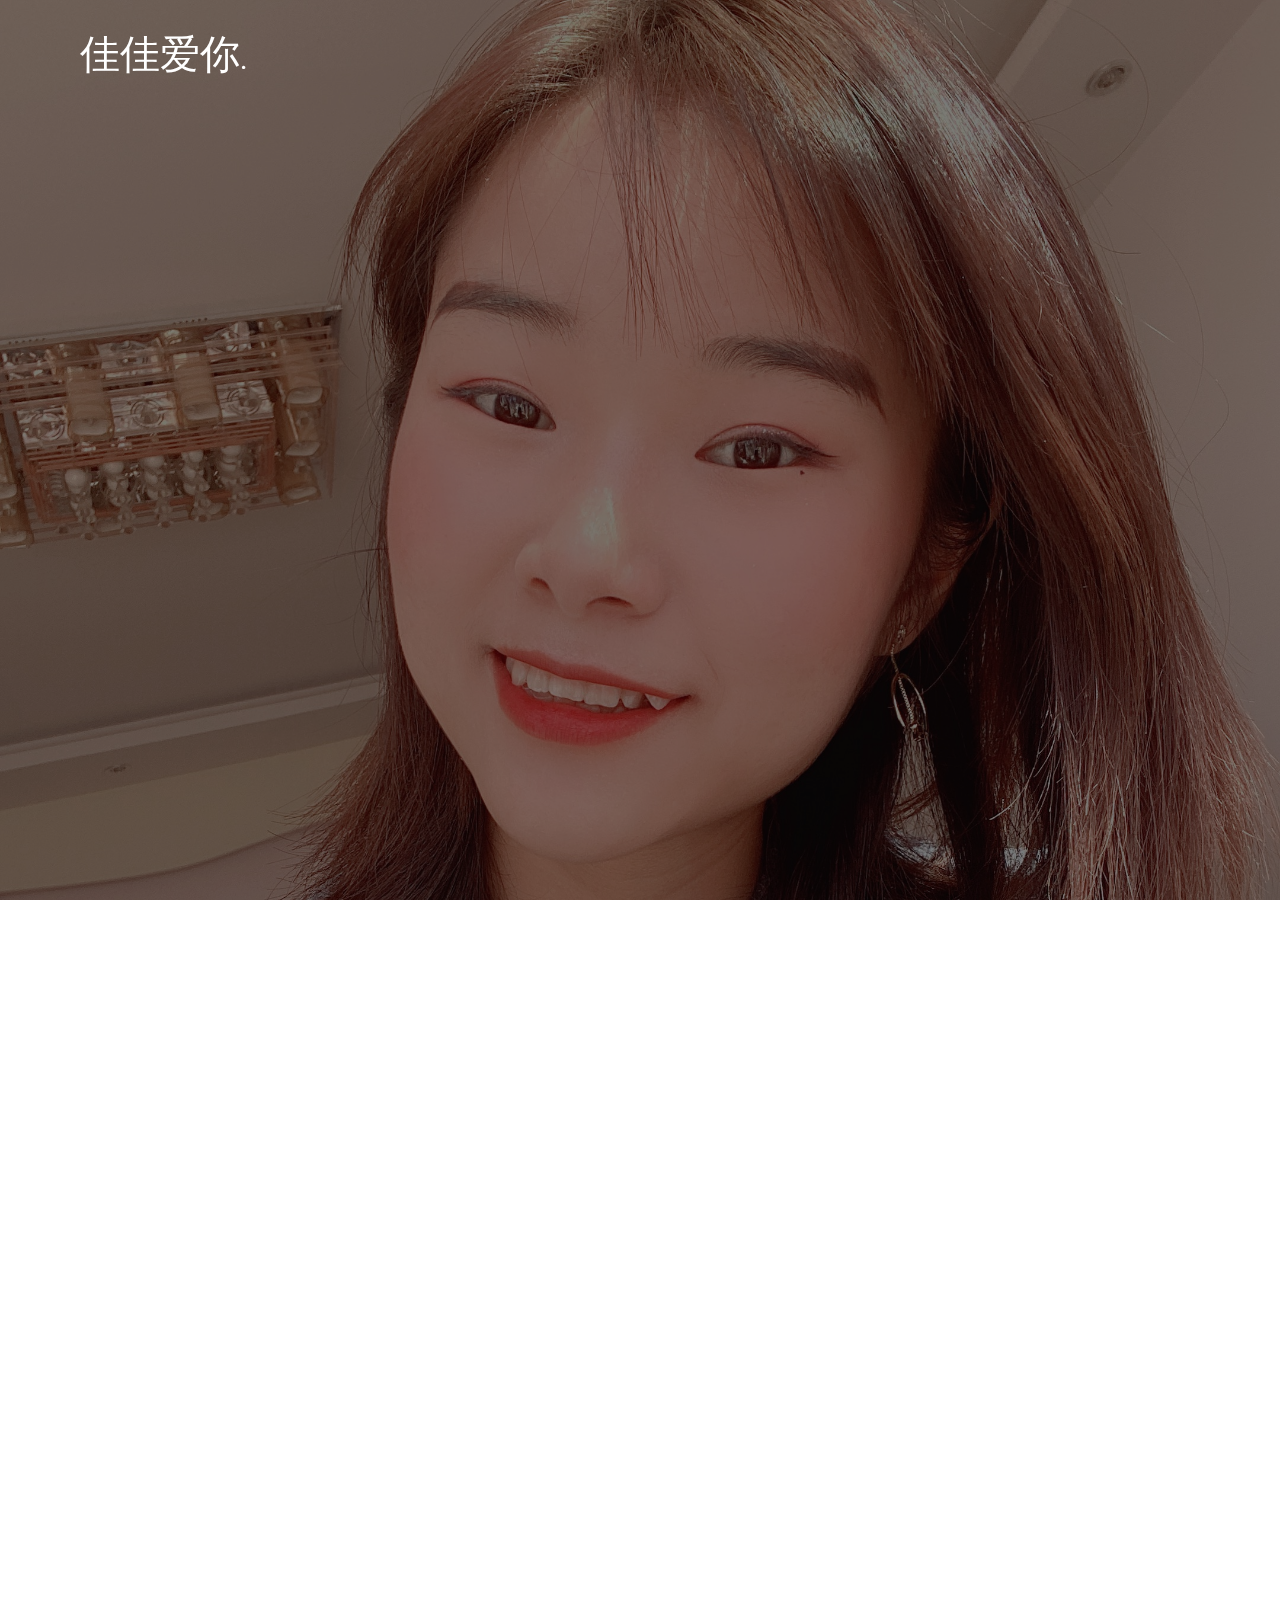
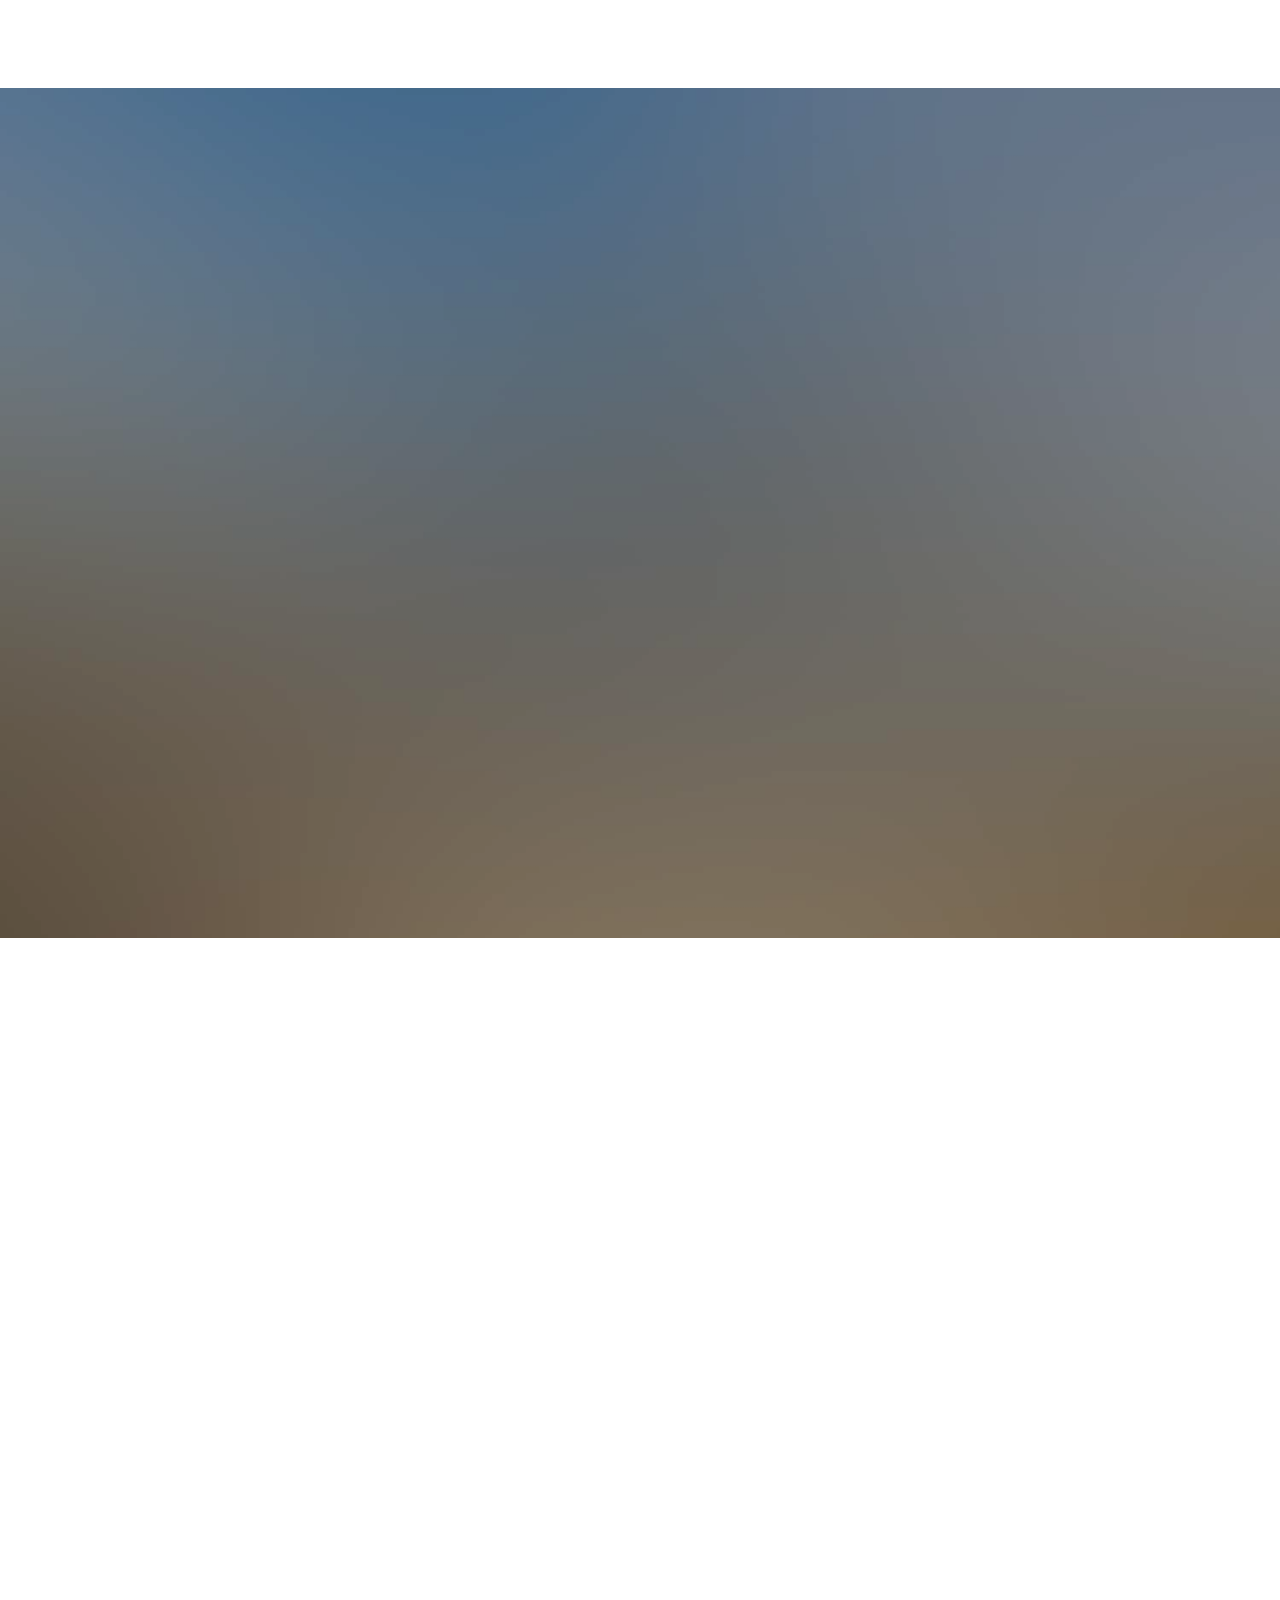
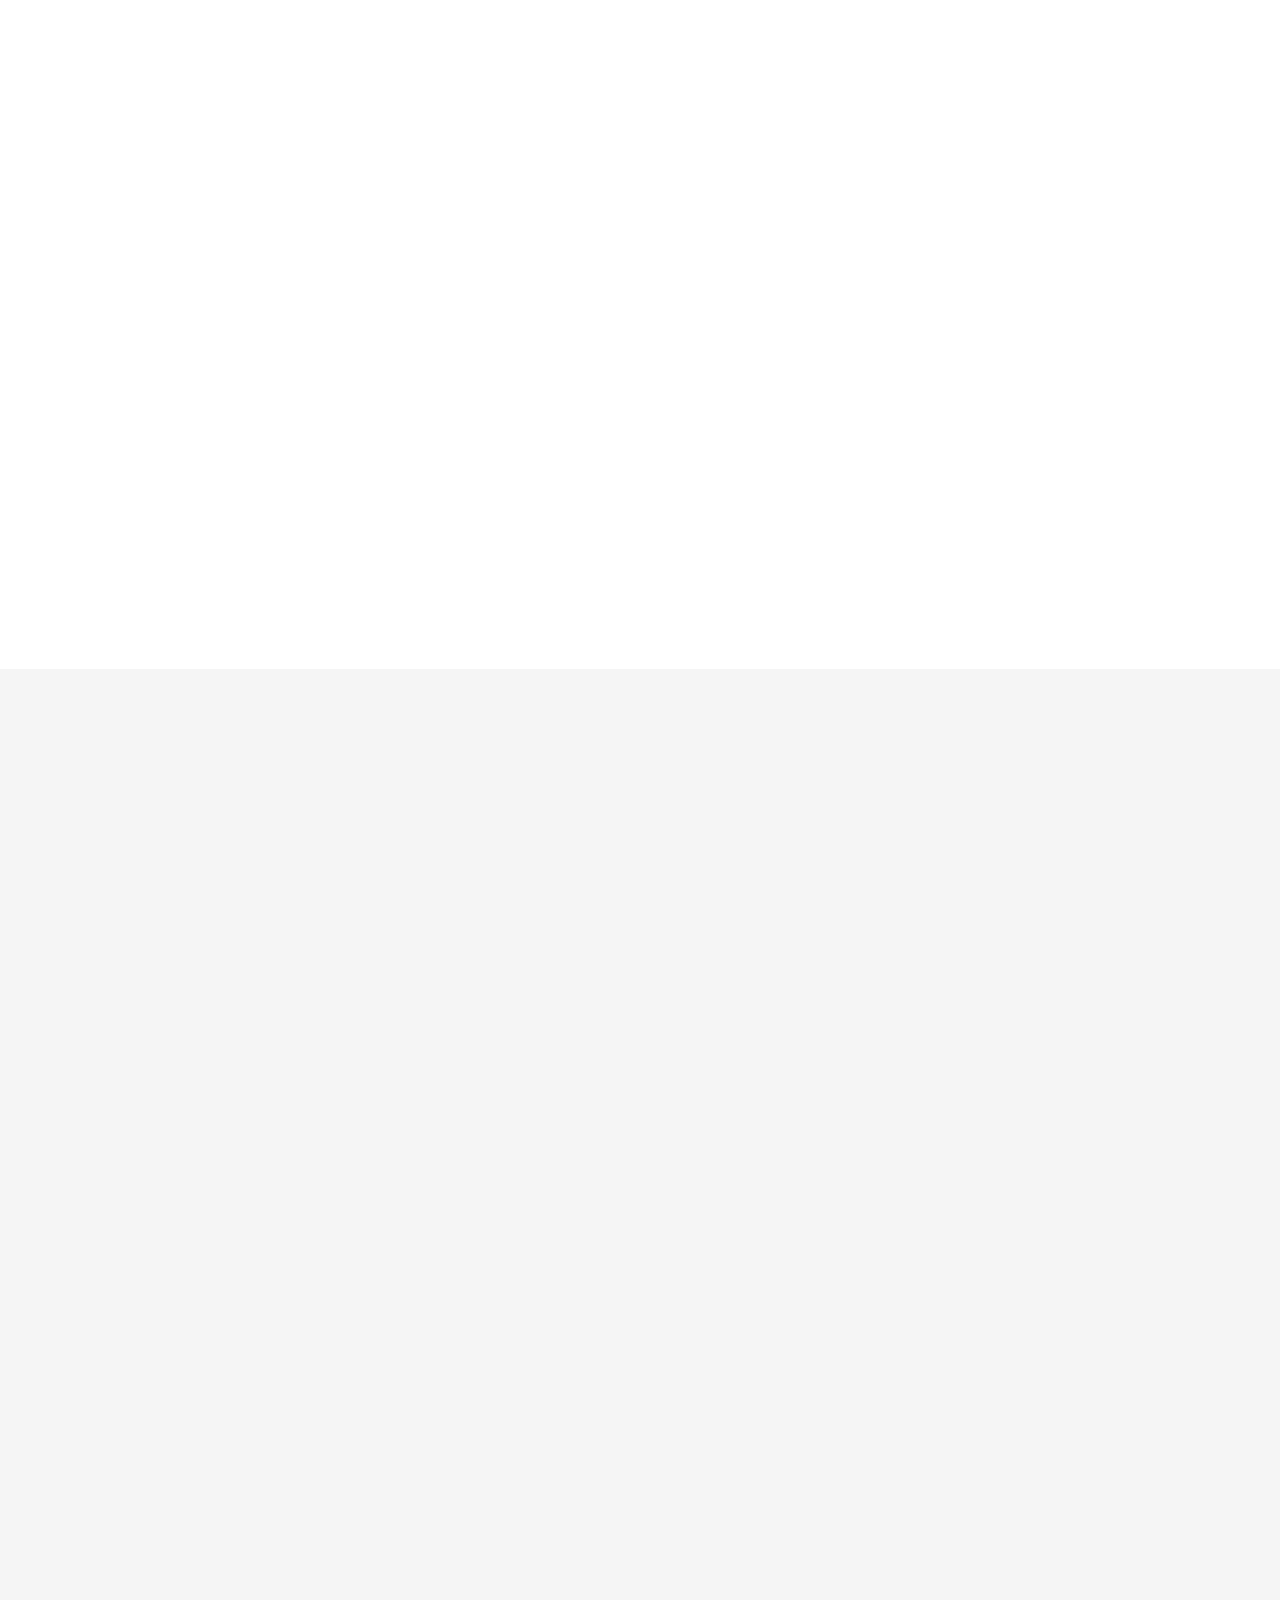
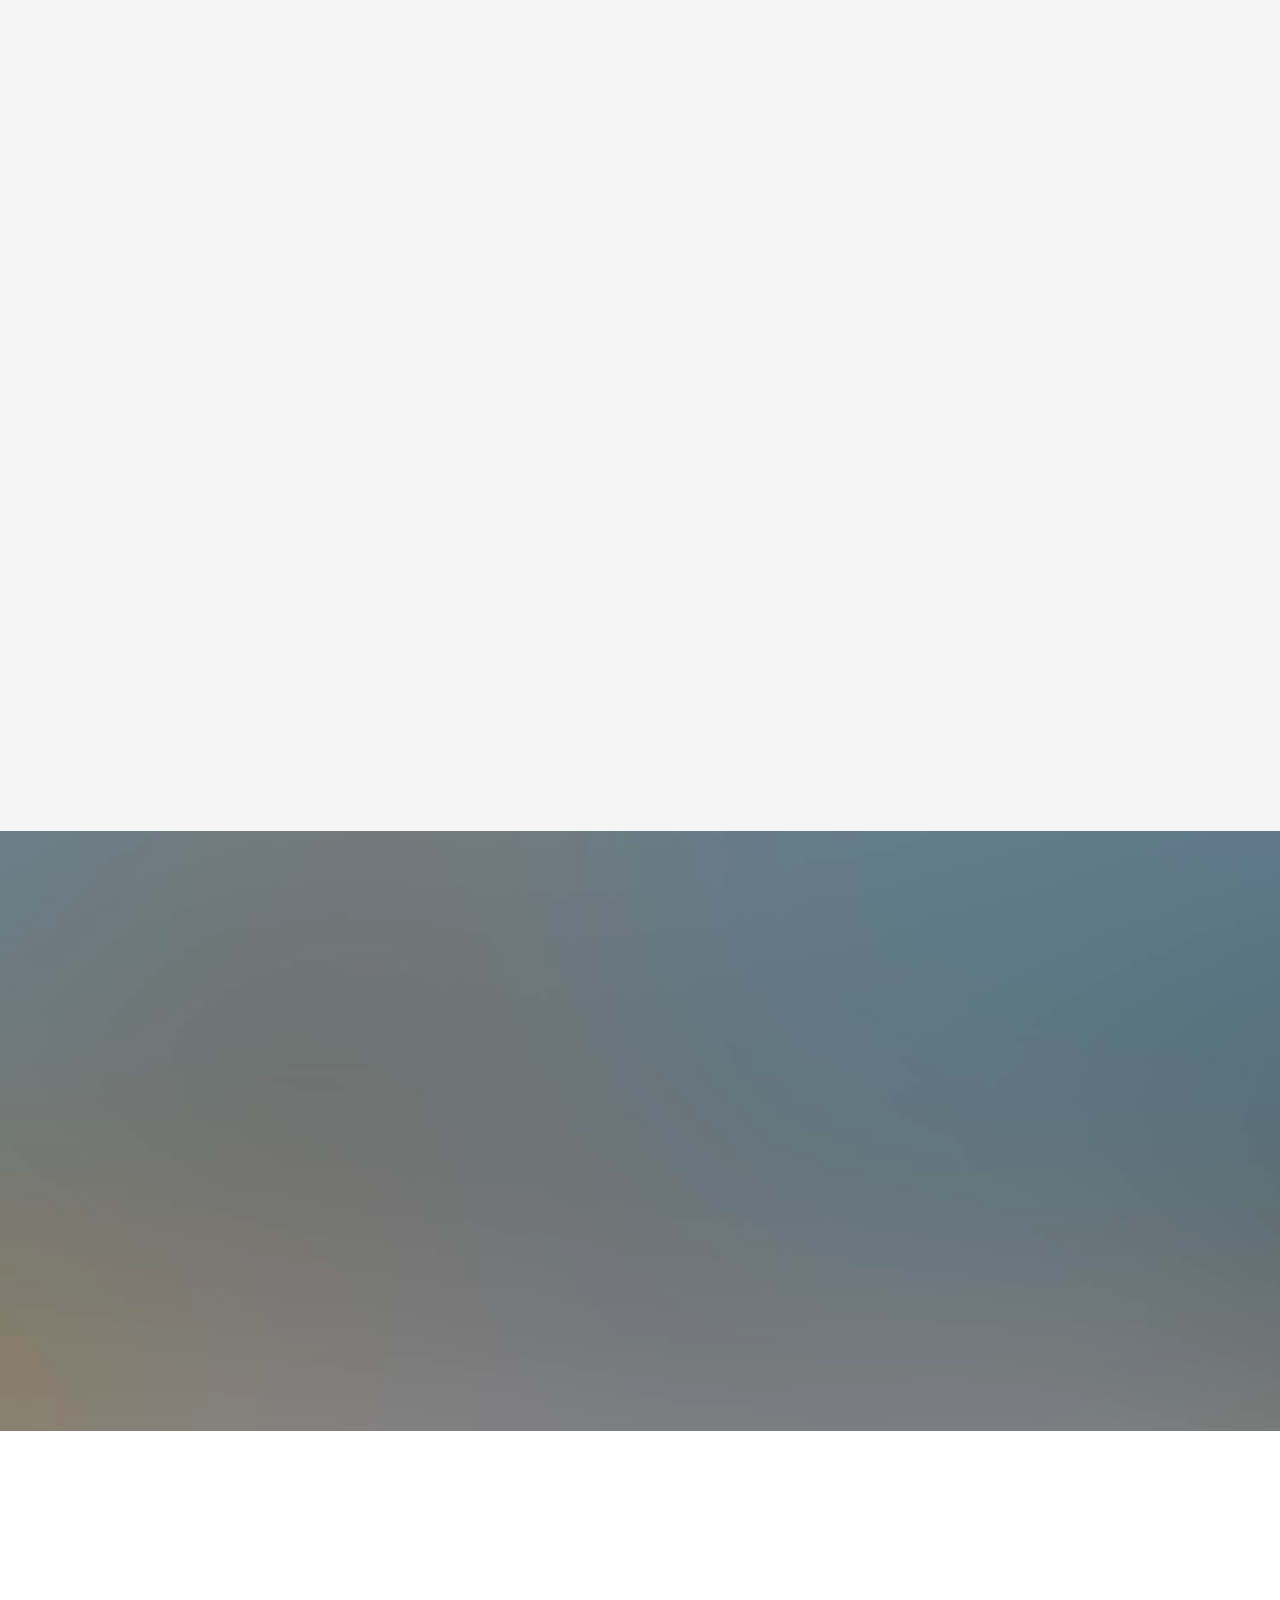
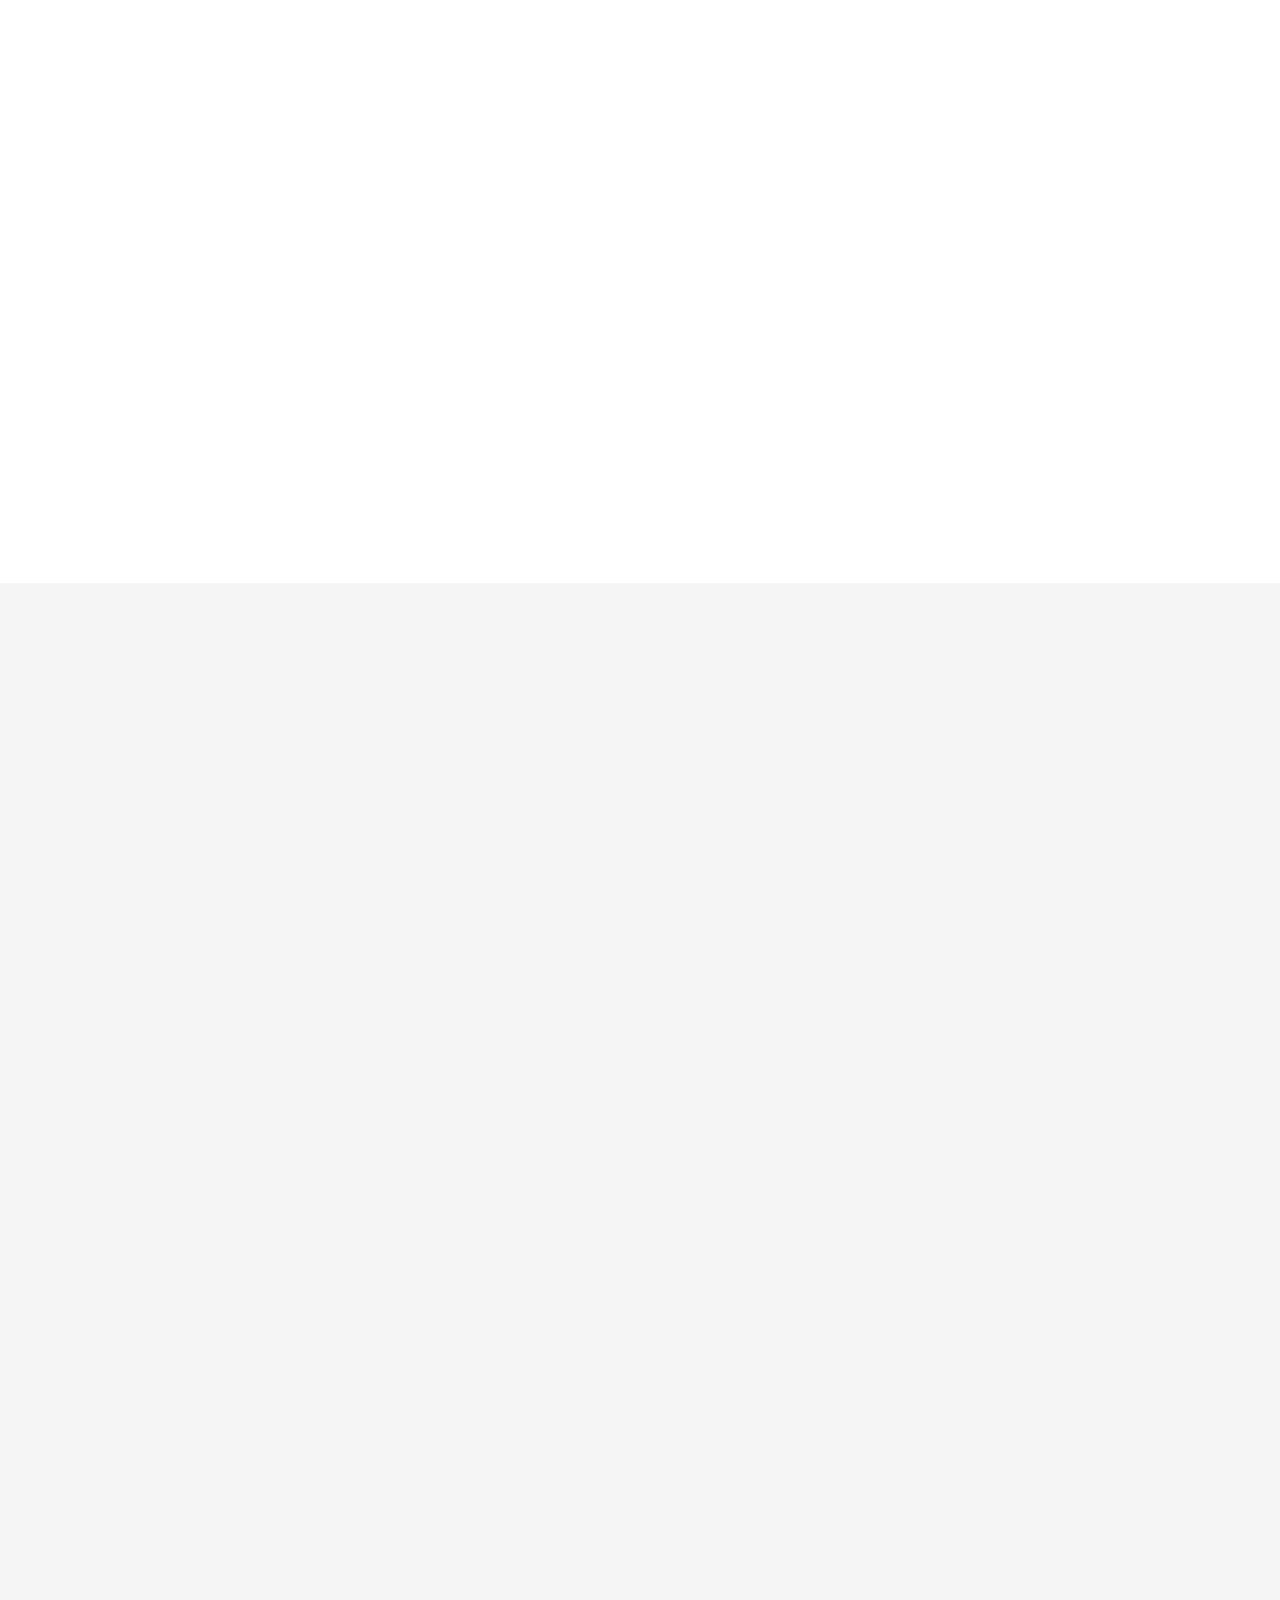
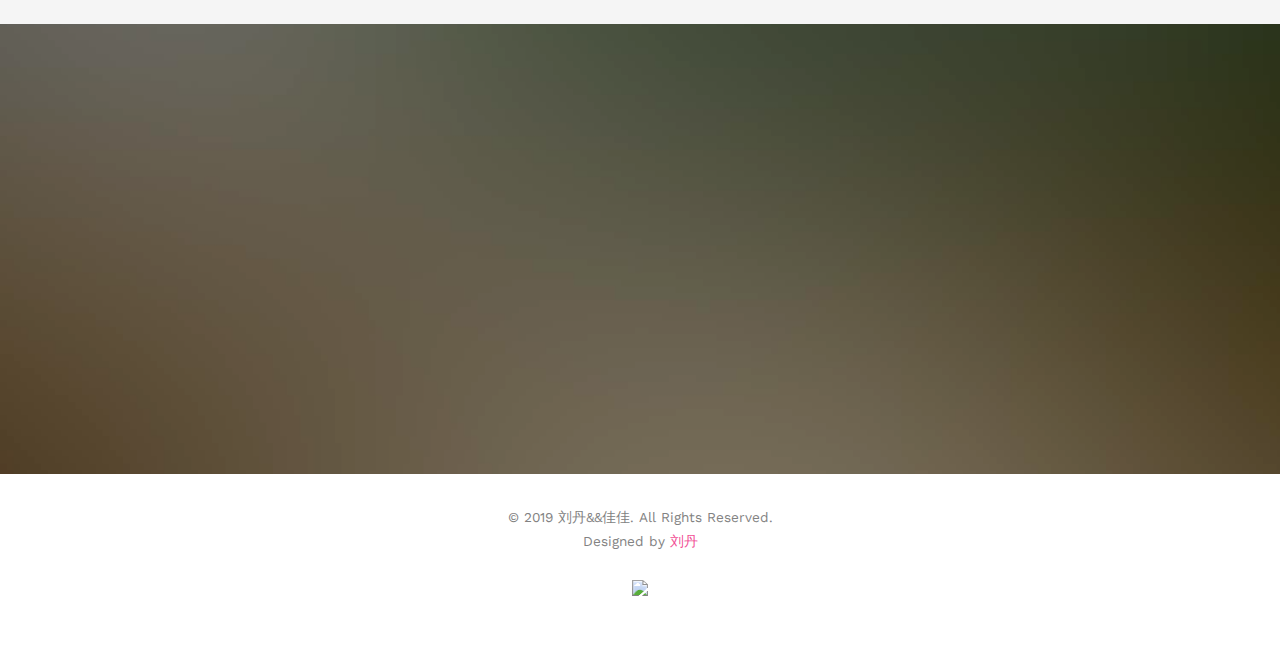
==== commit d3a310ca: "表白" ====
--- a/index.html
+++ b/index.html
@@ -1,789 +1,734 @@
 <!DOCTYPE html>
-<html lang="en-US">
-  <head>
-    <meta charset="utf-8">
-    <meta name="viewport" content="width=device-width,initial-scale=1">
-    <title>刘丹的主页</title>
-    <meta name="description" content="刘丹的博客">
-    <link rel="icon" href="/img/logo.ico">
-  <link rel="manifest" href="/manifest.json">
-    
-    <link rel="preload" href="/assets/css/0.styles.a343964c.css" as="style"><link rel="preload" href="/assets/js/app.b423cfca.js" as="script"><link rel="preload" href="/assets/js/2.04e678f8.js" as="script"><link rel="preload" href="/assets/js/5.03a120f9.js" as="script"><link rel="prefetch" href="/assets/js/3.0af5f049.js"><link rel="prefetch" href="/assets/js/4.4ea85227.js"><link rel="prefetch" href="/assets/js/6.99a9b9ad.js"><link rel="prefetch" href="/assets/js/7.7c7c5df6.js">
-    <link rel="stylesheet" href="/assets/css/0.styles.a343964c.css">
-  </head>
-  <body>
-    <div id="app" data-server-rendered="true"><div class="theme-container"><header class="navbar"><div class="sidebar-button"><svg xmlns="http://www.w3.org/2000/svg" aria-hidden="true" role="img" viewBox="0 0 448 512" class="icon"><path fill="currentColor" d="M436 124H12c-6.627 0-12-5.373-12-12V80c0-6.627 5.373-12 12-12h424c6.627 0 12 5.373 12 12v32c0 6.627-5.373 12-12 12zm0 160H12c-6.627 0-12-5.373-12-12v-32c0-6.627 5.373-12 12-12h424c6.627 0 12 5.373 12 12v32c0 6.627-5.373 12-12 12zm0 160H12c-6.627 0-12-5.373-12-12v-32c0-6.627 5.373-12 12-12h424c6.627 0 12 5.373 12 12v32c0 6.627-5.373 12-12 12z"></path></svg></div> <a href="/" class="home-link router-link-exact-active router-link-active"><!----> <span class="site-name">刘丹的主页</span></a> <div class="links"><div class="search-box"><input aria-label="Search" autocomplete="off" spellcheck="false" value=""> <!----></div> <nav class="nav-links can-hide"><div class="nav-item"><a href="/" class="nav-link router-link-exact-active router-link-active">主页</a></div><div class="nav-item"><div class="dropdown-wrapper"><button type="button" aria-label="博文" class="dropdown-title"><span class="title">博文</span> <span class="arrow right"></span></button> <ul class="nav-dropdown" style="display:none;"><li class="dropdown-item"><h4>前端</h4> <ul class="dropdown-subitem-wrapper"><li class="dropdown-subitem"><a href="/前端/" class="nav-link">ES6</a></li></ul></li></ul></div></div><div class="nav-item"><a href="/about/" class="nav-link">关于</a></div><div class="nav-item"><a href="https://www.github.com/codeteenager" target="_blank" rel="noopener noreferrer" class="nav-link external">
-  Github
-  <svg xmlns="http://www.w3.org/2000/svg" aria-hidden="true" x="0px" y="0px" viewBox="0 0 100 100" width="15" height="15" class="icon outbound"><path fill="currentColor" d="M18.8,85.1h56l0,0c2.2,0,4-1.8,4-4v-32h-8v28h-48v-48h28v-8h-32l0,0c-2.2,0-4,1.8-4,4v56C14.8,83.3,16.6,85.1,18.8,85.1z"></path> <polygon fill="currentColor" points="45.7,48.7 51.3,54.3 77.2,28.5 77.2,37.2 85.2,37.2 85.2,14.9 62.8,14.9 62.8,22.9 71.5,22.9"></polygon></svg></a></div> <!----></nav></div></header> <div class="sidebar-mask"></div> <aside class="sidebar"><nav class="nav-links"><div class="nav-item"><a href="/" class="nav-link router-link-exact-active router-link-active">主页</a></div><div class="nav-item"><div class="dropdown-wrapper"><button type="button" aria-label="博文" class="dropdown-title"><span class="title">博文</span> <span class="arrow right"></span></button> <ul class="nav-dropdown" style="display:none;"><li class="dropdown-item"><h4>前端</h4> <ul class="dropdown-subitem-wrapper"><li class="dropdown-subitem"><a href="/前端/" class="nav-link">ES6</a></li></ul></li></ul></div></div><div class="nav-item"><a href="/about/" class="nav-link">关于</a></div><div class="nav-item"><a href="https://www.github.com/codeteenager" target="_blank" rel="noopener noreferrer" class="nav-link external">
-  Github
-  <svg xmlns="http://www.w3.org/2000/svg" aria-hidden="true" x="0px" y="0px" viewBox="0 0 100 100" width="15" height="15" class="icon outbound"><path fill="currentColor" d="M18.8,85.1h56l0,0c2.2,0,4-1.8,4-4v-32h-8v28h-48v-48h28v-8h-32l0,0c-2.2,0-4,1.8-4,4v56C14.8,83.3,16.6,85.1,18.8,85.1z"></path> <polygon fill="currentColor" points="45.7,48.7 51.3,54.3 77.2,28.5 77.2,37.2 85.2,37.2 85.2,14.9 62.8,14.9 62.8,22.9 71.5,22.9"></polygon></svg></a></div> <!----></nav>  <ul class="sidebar-links"><li><section class="sidebar-group depth-0"><p class="sidebar-heading open"><span></span> <!----></p> <ul class="sidebar-links sidebar-group-items"><li><a href="/#es6-不支持现代浏览器-需要将es6转es5去执行-babel插件就可以转换" class="sidebar-link">es6 不支持现代浏览器 需要将es6转es5去执行 babel插件就可以转换</a><ul class="sidebar-sub-headers"></ul></li><li><a href="/#_3-1-数组解构赋值场景使用：返回多个参数的取值-返回需要的值，忽略返回的其他值" class="sidebar-link">3.1 数组解构赋值
-场景使用：返回多个参数的取值/返回需要的值，忽略返回的其他值</a><ul class="sidebar-sub-headers"></ul></li><li><a href="/#_4-1-1-参数默认值" class="sidebar-link">4.1.1 参数默认值</a><ul class="sidebar-sub-headers"></ul></li><li><a href="/#_4-1-2-函数作用域" class="sidebar-link">4.1.2 函数作用域</a><ul class="sidebar-sub-headers"></ul></li><li><a href="/#_4-2-rest参数（可变参数）" class="sidebar-link">4.2 rest参数（可变参数）</a><ul class="sidebar-sub-headers"></ul></li><li><a href="/#_4-3-箭头函数" class="sidebar-link">4.3 箭头函数</a><ul class="sidebar-sub-headers"><li class="sidebar-sub-header"><a href="/#_4-3-1-带参数的箭头函数" class="sidebar-link">4.3.1 带参数的箭头函数</a></li><li class="sidebar-sub-header"><a href="/#_4-3-2-不带参数的箭头函数" class="sidebar-link">4.3.2 不带参数的箭头函数</a></li></ul></li><li><a href="/#_4-4-扩展运算符" class="sidebar-link">4.4 扩展运算符</a><ul class="sidebar-sub-headers"></ul></li><li><a href="/#_4-5-this绑定" class="sidebar-link">4.5 this绑定</a><ul class="sidebar-sub-headers"></ul></li><li><a href="/#_4-6-尾调用" class="sidebar-link">4.6 尾调用</a><ul class="sidebar-sub-headers"></ul></li><li><a href="/#_5-1-set" class="sidebar-link">5.1 set</a><ul class="sidebar-sub-headers"><li class="sidebar-sub-header"><a href="/#_5-1-1-不带参数的构造函数" class="sidebar-link">5.1.1 不带参数的构造函数</a></li><li class="sidebar-sub-header"><a href="/#_5-1-2-带参数的构造函数" class="sidebar-link">5.1.2 带参数的构造函数</a></li><li class="sidebar-sub-header"><a href="/#_5-1-3-去重功能" class="sidebar-link">5.1.3 去重功能</a></li><li class="sidebar-sub-header"><a href="/#_5-1-4-set常用方法" class="sidebar-link">5.1.4 set常用方法</a></li><li class="sidebar-sub-header"><a href="/#_5-1-5-set-遍历" class="sidebar-link">5.1.5 set 遍历</a></li></ul></li><li><a href="/#_5-2-weakset" class="sidebar-link">5.2 WeakSet</a><ul class="sidebar-sub-headers"></ul></li><li><a href="/#_5-3-map" class="sidebar-link">5.3 map</a><ul class="sidebar-sub-headers"><li class="sidebar-sub-header"><a href="/#_5-3-1-不带参数的构造函数" class="sidebar-link">5.3.1 不带参数的构造函数</a></li><li class="sidebar-sub-header"><a href="/#_5-3-2-带参数的构造函数" class="sidebar-link">5.3.2 带参数的构造函数</a></li><li class="sidebar-sub-header"><a href="/#_5-3-3-常用方法" class="sidebar-link">5.3.3 常用方法</a></li><li class="sidebar-sub-header"><a href="/#_5-3-4-遍历" class="sidebar-link">5.3.4 遍历</a></li></ul></li><li><a href="/#_5-4-weakmap" class="sidebar-link">5.4 WeakMap</a><ul class="sidebar-sub-headers"></ul></li><li><a href="/#_7-1-对象扩展" class="sidebar-link">7.1 对象扩展</a><ul class="sidebar-sub-headers"><li class="sidebar-sub-header"><a href="/#_7-1-1-简洁表示法" class="sidebar-link">7.1.1 简洁表示法</a></li><li class="sidebar-sub-header"><a href="/#_7-1-2-属性表达式" class="sidebar-link">7.1.2 属性表达式</a></li><li class="sidebar-sub-header"><a href="/#_7-1-3-扩展运算符" class="sidebar-link">7.1.3 扩展运算符</a></li><li class="sidebar-sub-header"><a href="/#_7-1-4-object新增方法" class="sidebar-link">7.1.4 Object新增方法</a></li></ul></li><li><a href="/#_7-2类" class="sidebar-link">7.2类</a><ul class="sidebar-sub-headers"><li class="sidebar-sub-header"><a href="/#_7-4-类的继承" class="sidebar-link">7.4 类的继承</a></li><li class="sidebar-sub-header"><a href="/#_7-5-类的getter和setter方法" class="sidebar-link">7.5 类的getter和setter方法</a></li><li class="sidebar-sub-header"><a href="/#_7-6-静态方法和静态属性" class="sidebar-link">7.6 静态方法和静态属性</a></li></ul></li><li><a href="/#_9-1作用域" class="sidebar-link">9.1作用域</a><ul class="sidebar-sub-headers"></ul></li><li><a href="/#_9-2-let" class="sidebar-link">9.2 let</a><ul class="sidebar-sub-headers"></ul></li><li><a href="/#_9-3-const" class="sidebar-link">9.3 const</a><ul class="sidebar-sub-headers"></ul></li><li><a href="/#_10-1-构造函数和属性的变化" class="sidebar-link">10.1 构造函数和属性的变化</a><ul class="sidebar-sub-headers"></ul></li><li><a href="/#_10-2-全局匹配修饰符y和g" class="sidebar-link">10.2 全局匹配修饰符y和g</a><ul class="sidebar-sub-headers"></ul></li><li><a href="/#_10-3-u修饰符" class="sidebar-link">10.3 u修饰符</a><ul class="sidebar-sub-headers"></ul></li><li><a href="/#_10-4-s修饰符（未实现）" class="sidebar-link">10.4 s修饰符（未实现）</a><ul class="sidebar-sub-headers"></ul></li><li><a href="/#_11-1-处理大于两个字节的unicode码" class="sidebar-link">11.1 处理大于两个字节的unicode码</a><ul class="sidebar-sub-headers"></ul></li><li><a href="/#_11-2-字符串获取unicode" class="sidebar-link">11.2 字符串获取unicode</a><ul class="sidebar-sub-headers"></ul></li><li><a href="/#_11-3-字符串相关方法" class="sidebar-link">11.3 字符串相关方法</a><ul class="sidebar-sub-headers"><li class="sidebar-sub-header"><a href="/#_11-3-1-字符串包含" class="sidebar-link">11.3.1 字符串包含</a></li><li class="sidebar-sub-header"><a href="/#_11-3-2-字符串起始和结尾" class="sidebar-link">11.3.2 字符串起始和结尾</a></li><li class="sidebar-sub-header"><a href="/#_11-3-3-赋值字符串" class="sidebar-link">11.3.3 赋值字符串</a></li><li class="sidebar-sub-header"><a href="/#_11-3-4-字符串模板" class="sidebar-link">11.3.4 字符串模板</a></li><li class="sidebar-sub-header"><a href="/#_11-3-5-补白效果（es7-草案-可以通过-babel-polyfill去在es6进行使用）" class="sidebar-link">11.3.5 补白效果（es7 草案 可以通过 babel-polyfill去在es6进行使用）</a></li><li class="sidebar-sub-header"><a href="/#_11-3-6-标签模板-防止xss-攻击，多语言编辑" class="sidebar-link">11.3.6 标签模板(防止xss 攻击，多语言编辑 )</a></li><li class="sidebar-sub-header"><a href="/#_11-3-7-字符串转义" class="sidebar-link">11.3.7 字符串转义</a></li></ul></li><li><a href="/#_12-1-进制表示方法" class="sidebar-link">12.1 进制表示方法</a><ul class="sidebar-sub-headers"></ul></li><li><a href="/#_12-2-数值有尽判断-是否是有限小数" class="sidebar-link">12.2 数值有尽判断(是否是有限小数)</a><ul class="sidebar-sub-headers"></ul></li><li><a href="/#_12-3-判断是否是一个数" class="sidebar-link">12.3 判断是否是一个数</a><ul class="sidebar-sub-headers"></ul></li><li><a href="/#_12-4-判断一个数是否是一个整数" class="sidebar-link">12.4 判断一个数是否是一个整数</a><ul class="sidebar-sub-headers"></ul></li><li><a href="/#_12-5-表示数值的两个范围" class="sidebar-link">12.5 表示数值的两个范围</a><ul class="sidebar-sub-headers"></ul></li><li><a href="/#_12-5-判断一个数值是否在有效范围之内" class="sidebar-link">12.5 判断一个数值是否在有效范围之内</a><ul class="sidebar-sub-headers"></ul></li><li><a href="/#_12-5-返回一个数值的整数部分" class="sidebar-link">12.5 返回一个数值的整数部分</a><ul class="sidebar-sub-headers"></ul></li><li><a href="/#_12-6-判断一个数-是正负数或0" class="sidebar-link">12.6 判断一个数  是正负数或0</a><ul class="sidebar-sub-headers"></ul></li><li><a href="/#_12-7-数值的立方根" class="sidebar-link">12.7 数值的立方根</a><ul class="sidebar-sub-headers"></ul></li><li><a href="/#_12-8-三角函数和对数方法" class="sidebar-link">12.8 三角函数和对数方法</a><ul class="sidebar-sub-headers"></ul></li><li><a href="/#_13-1-of方法-将一组数字转换为数组" class="sidebar-link">13.1 of方法(将一组数字转换为数组)</a><ul class="sidebar-sub-headers"></ul></li><li><a href="/#_13-2-from-方法（将集合转为数组）" class="sidebar-link">13.2 from 方法（将集合转为数组）</a><ul class="sidebar-sub-headers"></ul></li><li><a href="/#_13-3-fill方法-数组填充" class="sidebar-link">13.3 fill方法 (数组填充)</a><ul class="sidebar-sub-headers"></ul></li><li><a href="/#_13-4-数组的keys-values-entries方法" class="sidebar-link">13.4 数组的keys,values,entries方法</a><ul class="sidebar-sub-headers"><li class="sidebar-sub-header"><a href="/#_13-4-1-keys方法" class="sidebar-link">13.4.1 keys方法</a></li><li class="sidebar-sub-header"><a href="/#_13-4-2-values方法-存在-兼容性问题-需要引入-babel-polyfill" class="sidebar-link">13.4.2 values方法(存在 兼容性问题 需要引入 babel-polyfill)</a></li><li class="sidebar-sub-header"><a href="/#_13-4-3-entries方法" class="sidebar-link">13.4.3 entries方法</a></li></ul></li><li><a href="/#_13-5-copywithin方法" class="sidebar-link">13.5 copyWithIn方法</a><ul class="sidebar-sub-headers"></ul></li><li><a href="/#_13-6-find和findindex方法（数组查找）" class="sidebar-link">13.6 find和findIndex方法（数组查找）</a><ul class="sidebar-sub-headers"></ul></li><li><a href="/#_13-7-includes方法" class="sidebar-link">13.7 includes方法</a><ul class="sidebar-sub-headers"></ul></li><li><a href="/#_14-1-symbol-和symbol-for-参数" class="sidebar-link">14.1 Symbol()和Symbol.for(参数)**</a><ul class="sidebar-sub-headers"></ul></li><li><a href="/#_14-2-objetc-getownpropertysymbols" class="sidebar-link">14.2 Objetc.getOwnPropertySymbols**</a><ul class="sidebar-sub-headers"></ul></li><li><a href="/#_14-3-reflect-ownkeys-参数" class="sidebar-link">14.3 Reflect.ownKeys(参数)</a><ul class="sidebar-sub-headers"></ul></li><li><a href="/#_15-1-proxy" class="sidebar-link">15.1 Proxy</a><ul class="sidebar-sub-headers"></ul></li><li><a href="/#_15-2-reflect" class="sidebar-link">15.2 Reflect</a><ul class="sidebar-sub-headers"></ul></li><li><a href="/#_16-1-es5的异步回调写法" class="sidebar-link">16.1 es5的异步回调写法</a><ul class="sidebar-sub-headers"></ul></li><li><a href="/#_16-2-es6的异步回调写法" class="sidebar-link">16.2 es6的异步回调写法</a><ul class="sidebar-sub-headers"></ul></li><li><a href="/#_16-3-promise-all" class="sidebar-link">16.3 Promise.all()</a><ul class="sidebar-sub-headers"></ul></li><li><a href="/#_16-4-promise-race（）" class="sidebar-link">16.4 Promise.race（）</a><ul class="sidebar-sub-headers"></ul></li></ul></section></li></ul> </aside> <main class="page"> <div class="theme-default-content content__default"><h2 id="es6-不支持现代浏览器-需要将es6转es5去执行-babel插件就可以转换"><a href="#es6-不支持现代浏览器-需要将es6转es5去执行-babel插件就可以转换" class="header-anchor">#</a> es6 不支持现代浏览器 需要将es6转es5去执行 babel插件就可以转换</h2> <h1 id="_1-默认参数"><a href="#_1-默认参数" class="header-anchor">#</a> 1.默认参数</h1> <ul><li>es5的写法</li></ul> <div class="language-javascript extra-class"><pre class="language-javascript"><code><span class="token keyword">function</span> <span class="token function">demo</span><span class="token punctuation">(</span><span class="token parameter">txt</span><span class="token punctuation">)</span><span class="token punctuation">{</span>    
- 
- <span class="token keyword">return</span> txt<span class="token operator">=</span>txt<span class="token operator">|</span><span class="token string">'hello'</span>
-
-<span class="token punctuation">}</span>
-
-</code></pre></div><ul><li>es6的写法</li></ul> <div class="language-javascript extra-class"><pre class="language-javascript"><code><span class="token keyword">function</span> <span class="token function">demo</span><span class="token punctuation">(</span>txt<span class="token operator">=</span><span class="token string">'hello'</span><span class="token punctuation">)</span><span class="token punctuation">{</span>
-
-   <span class="token keyword">return</span> txt
-<span class="token punctuation">}</span>
-
-</code></pre></div><h1 id="_2-字符串模板"><a href="#_2-字符串模板" class="header-anchor">#</a> 2.字符串模板</h1> <ul><li>es5的写法</li></ul> <p><strong>需要依赖第三方库区去实现</strong></p> <div class="language- extra-class"><pre class="language-text"><code>var compile=_.template(&quot;hello :&lt;%=name%&gt;&quot;);
-
-compile({name:'hello'})
-
-
-</code></pre></div><ul><li>es6的写法</li></ul> <div class="language- extra-class"><pre class="language-text"><code>var name='moe'
-
-var txt=`hello ${name}`
-
-</code></pre></div><h1 id="_3-解构赋值-如果左边与右边没有意义对应-输出undefined"><a href="#_3-解构赋值-如果左边与右边没有意义对应-输出undefined" class="header-anchor">#</a> 3.解构赋值(如果左边与右边没有意义对应 输出undefined)</h1> <h2 id="_3-1-数组解构赋值场景使用：返回多个参数的取值-返回需要的值，忽略返回的其他值"><a href="#_3-1-数组解构赋值场景使用：返回多个参数的取值-返回需要的值，忽略返回的其他值" class="header-anchor">#</a> 3.1 数组解构赋值
-场景使用：返回多个参数的取值/返回需要的值，忽略返回的其他值</h2> <div class="language- extra-class"><pre class="language-text"><code>let a,b,rest
-
-[a,b]=[1,2]
-
-console.log(a,b)
-//输出 1，2
-
-</code></pre></div><div class="language- extra-class"><pre class="language-text"><code>let a,b,rest
-
-[a,b,...rest]=[1,2,3,4,5,6]
-
-console.log(a,b,rest)
-//输出 1,2 3,4,5,6  rest是一个对象数组
-</code></pre></div><p>带默认值的</p> <div class="language- extra-class"><pre class="language-text"><code> let a,b,rest
-
-[a,b,rest=3]=[1,2,3]
-
-console.log(a,b,rest)
-//输出1 ,2,3
-</code></pre></div><p>变量交换</p> <div class="language- extra-class"><pre class="language-text"><code>let a=1
-let b=2
-[a,b]=[b,a]
-console.info(a,b)
-// 输出 2,1
-</code></pre></div><div class="language- extra-class"><pre class="language-text"><code> let a,b
- [a,,,b]=[1,2,3,4]
-console.info(a,b)
-//输出 1,4
-</code></pre></div><div class="language- extra-class"><pre class="language-text"><code> let a,b
- [a,,...b]=[1,2,3,4,5,6]
-console.info(a,b)
-//输出 1, 3,4,5,6
-</code></pre></div><p>3.2 对象解构赋值</p> <div class="language- extra-class"><pre class="language-text"><code>let a,b
- ({a,b}={a:1,b:2})
-console.log(a,b)
-//输出 1 ,2
-</code></pre></div><div class="language- extra-class"><pre class="language-text"><code>let a={p:1,q:2}
-let {x,y}=a
-console.log(x,y)
-//输出1，2
-</code></pre></div><p>带有默认值</p> <div class="language- extra-class"><pre class="language-text"><code>let {a:1,b:2}={a:3}
-console.log(a,b)
-//输出 3,2
-</code></pre></div><p>json对象属性取值</p> <div class="language- extra-class"><pre class="language-text"><code>let myjson={
-  title:'我的',
-  test:[{title:'你的'}]
-}
-
-let {title:mytitle,test:[{title:youtitle}]}=myjson
-console.log(mytitle,youtitle)
-//输出 我的,你的
-</code></pre></div><p>3.3 字符串解构赋值
-3.4 布尔值解构赋值
-3.5 函数解构赋值
-3.6 数值解构赋值</p> <h1 id="_4-1函数"><a href="#_4-1函数" class="header-anchor">#</a> 4.1函数</h1> <h2 id="_4-1-1-参数默认值"><a href="#_4-1-1-参数默认值" class="header-anchor">#</a> 4.1.1 参数默认值</h2> <p><strong>带有默认值的参数后面不能 带有 不带默认值的参数</strong></p> <div class="language- extra-class"><pre class="language-text"><code>//声明
-function test(x,y='me'){
-console.log(x,y)
-}
-//调用
-test('hello')
-//输出 hello me
-
-//test('hello',world)
-//输出 hello world
-
-//错误的写法  默认值参数后面 不能带有 不带默认值参数的参数
-function text(x,y='hello',z){
-}
-
-</code></pre></div><h2 id="_4-1-2-函数作用域"><a href="#_4-1-2-函数作用域" class="header-anchor">#</a> 4.1.2 函数作用域</h2> <div class="language- extra-class"><pre class="language-text"><code>//声明
-let x=2
-function test(x,y=x){
-console.log(x,y)
-}
-
-//调用
-test('hello')
-//输出 hello,hello  而不是 2,2
-
-
-//声明
-function text2(y=x){
-console.log(x) /
-}
-
-//调用
-text2()//输出 hello
-
-</code></pre></div><h2 id="_4-2-rest参数（可变参数）"><a href="#_4-2-rest参数（可变参数）" class="header-anchor">#</a> 4.2 rest参数（可变参数）</h2> <p><strong>含义是 将 传递进来的参数 转换为数组（可变参数）</strong> <strong>rest 参数后面 不能再带有参数</strong></p> <div class="language- extra-class"><pre class="language-text"><code>//声明函数
-function test(...args){
-   for(let v of args){
-   console.info(v)
-   }
-}
-//调用
-test(1,3,5,'a') //输出1，3，5，a
-test(1,5)//输出1，5
-
-function test2(...args,a){}//声明错误
-
-</code></pre></div><h2 id="_4-3-箭头函数"><a href="#_4-3-箭头函数" class="header-anchor">#</a> 4.3 箭头函数</h2> <p><strong>一定要注意  this的指向   箭头函数适用的场合</strong></p> <h3 id="_4-3-1-带参数的箭头函数"><a href="#_4-3-1-带参数的箭头函数" class="header-anchor">#</a> 4.3.1 带参数的箭头函数</h3> <p><strong>主要包括三部分 （函数名，函数参数,返回值）</strong></p> <div class="language- extra-class"><pre class="language-text"><code>// test是函数名
-// v 代表函数参数
-// v*2 代表函数返回值
-let test=v=&gt;v*2
-console.log(test(3))//输出6
-
-</code></pre></div><h3 id="_4-3-2-不带参数的箭头函数"><a href="#_4-3-2-不带参数的箭头函数" class="header-anchor">#</a> 4.3.2 不带参数的箭头函数</h3> <p><strong>不到参数的箭头函数  参数部分 使用 () 替代</strong></p> <div class="language- extra-class"><pre class="language-text"><code>let test=()=&gt;5
-console.log(test())//输出5
-
-</code></pre></div><h2 id="_4-4-扩展运算符"><a href="#_4-4-扩展运算符" class="header-anchor">#</a> 4.4 扩展运算符</h2> <div class="language- extra-class"><pre class="language-text"><code>//将 [1,2,3]这个数组 分离为  离散的单个值
-console.log(...[1,2,3]) 输出1，2，3
-</code></pre></div><h2 id="_4-5-this绑定"><a href="#_4-5-this绑定" class="header-anchor">#</a> 4.5 this绑定</h2> <h2 id="_4-6-尾调用"><a href="#_4-6-尾调用" class="header-anchor">#</a> 4.6 尾调用</h2> <p><strong>一个函数嵌套一个 函数的调用</strong></p> <h1 id="_5-set和map"><a href="#_5-set和map" class="header-anchor">#</a> 5.set和map</h1> <h2 id="_5-1-set"><a href="#_5-1-set" class="header-anchor">#</a> 5.1 set</h2> <p><strong>元素不能重复(去重功能)</strong></p> <h3 id="_5-1-1-不带参数的构造函数"><a href="#_5-1-1-不带参数的构造函数" class="header-anchor">#</a> 5.1.1 不带参数的构造函数</h3> <div class="language- extra-class"><pre class="language-text"><code>//声明
-let set=new Set()；
-
-//添加元素
-set.add（1）
-set.add(2)
-
-//不生效
-set.add(2)
-
-//获取长度
-set.size
-</code></pre></div><h3 id="_5-1-2-带参数的构造函数"><a href="#_5-1-2-带参数的构造函数" class="header-anchor">#</a> 5.1.2 带参数的构造函数</h3> <div class="language- extra-class"><pre class="language-text"><code>let arr=[1,2,3,4,5]
-let se=new Set(arr)
-</code></pre></div><h3 id="_5-1-3-去重功能"><a href="#_5-1-3-去重功能" class="header-anchor">#</a> 5.1.3 去重功能</h3> <div class="language- extra-class"><pre class="language-text"><code>let arr=[1,2,3,3,4,2]
-let sarr=new Set(arr)
-console.info(sarr）//输出 1,2,3,4
-
-// 去重必须是 数据类型相等 3与'3' 不相等
-let arr=[1,2,3,'3']
-let sarr=new Set(arr)
-console.info(sarr）//输出 1,2,3,3
-
-</code></pre></div><h3 id="_5-1-4-set常用方法"><a href="#_5-1-4-set常用方法" class="header-anchor">#</a> 5.1.4 set常用方法</h3> <ul><li>add</li> <li>delete</li></ul> <div class="language- extra-class"><pre class="language-text"><code>let arr=['a','b','c']
-let a=new Set(arr)
-//输出 a元素
-a.delete('a')
-</code></pre></div><ul><li>has</li></ul> <div class="language- extra-class"><pre class="language-text"><code>let arr=['a','b','c']
-let a=new Set(arr)
-//判断是否有a元素
-a.has('a') //返回true
-</code></pre></div><ul><li>clear</li></ul> <div class="language- extra-class"><pre class="language-text"><code>let arr=['a','b','c']
-let a=new Set(arr)
-//清空整个set
-a.clear()
-
-</code></pre></div><h3 id="_5-1-5-set-遍历"><a href="#_5-1-5-set-遍历" class="header-anchor">#</a> 5.1.5 set 遍历</h3> <p><strong>set key值和value值相等</strong></p> <ul><li>keys遍历</li></ul> <div class="language- extra-class"><pre class="language-text"><code>let arr=['a','b','c']
-let set=new Set(arr)
-for(let key of set.keys()){
- console.log(key) //输出 a,b,c
-}
-</code></pre></div><ul><li>values 遍历</li></ul> <div class="language- extra-class"><pre class="language-text"><code>let arr=['a','b','c']
-let set=new Set(arr)
-for(let value of set.values()){
- console.log(value) //输出 a,b,c
-}
-</code></pre></div><ul><li>对象遍历</li></ul> <div class="language- extra-class"><pre class="language-text"><code>let arr=['a','b','c']
-let set=new Set(arr)
-for(let value of set){
- console.log(value) //输出 a,b,c
-}
-</code></pre></div><ul><li>entries遍历</li></ul> <div class="language- extra-class"><pre class="language-text"><code>let arr=['a','b','c']
-let set=new Set(arr)
-for(let (key,value) of set.entries()){
- console.log(key,value) //输出 a,a b,b c,c
-}
-</code></pre></div><ul><li>forEach遍历</li></ul> <div class="language- extra-class"><pre class="language-text"><code>let arr=['a','b','c']
-let set=new Set(arr)
-set.forEach(function(item){console.log(item)}) // a,b,c
-</code></pre></div><h2 id="_5-2-weakset"><a href="#_5-2-weakset" class="header-anchor">#</a> 5.2 WeakSet</h2> <ul><li>数据类型只能是对象</li> <li>如果数据中添加了对象 不会去检测这个对象是否已经被垃圾回收 回收了</li> <li>没有sizes属性</li> <li>没有clear方法</li> <li>不能遍历</li></ul> <div class="language- extra-class"><pre class="language-text"><code>let args={}；
-let set=new WeakSet();
-set.add(args)
-set.add(1)//报错，不能添加基本数据类型
-</code></pre></div><h2 id="_5-3-map"><a href="#_5-3-map" class="header-anchor">#</a> 5.3 map</h2> <p><strong>任意数据类型 都可以 作为key</strong></p> <h3 id="_5-3-1-不带参数的构造函数"><a href="#_5-3-1-不带参数的构造函数" class="header-anchor">#</a> 5.3.1 不带参数的构造函数</h3> <div class="language- extra-class"><pre class="language-text"><code>let a=['abc']
-let map=new Map()
-//添加元素
-map.set(a,1)
-//获取元素
-console.log(map.get(a) ) //打印1
-//获取集合大小
-console.info(map.size)//打印1
-
-</code></pre></div><h3 id="_5-3-2-带参数的构造函数"><a href="#_5-3-2-带参数的构造函数" class="header-anchor">#</a> 5.3.2 带参数的构造函数</h3> <p><strong>每一个值为一个数组  每个数组中 第一个参数为key,第二参数为value</strong></p> <div class="language- extra-class"><pre class="language-text"><code>let map=new Map([['a','1'],['b'.'2'],['c','3']])
-</code></pre></div><h3 id="_5-3-3-常用方法"><a href="#_5-3-3-常用方法" class="header-anchor">#</a> 5.3.3 常用方法</h3> <ul><li>delete</li></ul> <div class="language- extra-class"><pre class="language-text"><code> map.delete(key)
-</code></pre></div><ul><li>clear</li></ul> <div class="language- extra-class"><pre class="language-text"><code>map.clear()
-</code></pre></div><ul><li>has</li></ul> <div class="language- extra-class"><pre class="language-text"><code>map.has(key) //返回布尔值
-</code></pre></div><ul><li>set</li></ul> <h3 id="_5-3-4-遍历"><a href="#_5-3-4-遍历" class="header-anchor">#</a> 5.3.4 遍历</h3> <p><strong>与set的遍历一致</strong></p> <h2 id="_5-4-weakmap"><a href="#_5-4-weakmap" class="header-anchor">#</a> 5.4 WeakMap</h2> <ul><li>数据类型只能是对象</li> <li>如果数据中添加了对象 不会去检测这个对象是否已经被垃圾回收 回收了</li> <li>没有sizes属性</li> <li>没有clear方法</li> <li>不能遍历</li></ul> <div class="language- extra-class"><pre class="language-text"><code>let weakMap=new WeakMap()
-</code></pre></div><h1 id="_6-异步操作"><a href="#_6-异步操作" class="header-anchor">#</a> 6.异步操作</h1> <h1 id="_7-类和对象"><a href="#_7-类和对象" class="header-anchor">#</a> 7.类和对象</h1> <h2 id="_7-1-对象扩展"><a href="#_7-1-对象扩展" class="header-anchor">#</a> 7.1 对象扩展</h2> <h3 id="_7-1-1-简洁表示法"><a href="#_7-1-1-简洁表示法" class="header-anchor">#</a> 7.1.1 简洁表示法</h3> <p><strong>json 简洁表达</strong></p> <div class="language- extra-class"><pre class="language-text"><code>//es5
-let i=2
-let j=3
-let obj={
-i:i,
-j:j
-}
-//es6 
-let obj1={i,j}
-
-</code></pre></div><p><strong>json中 函数的简洁表达</strong></p> <div class="language- extra-class"><pre class="language-text"><code>//es5
-let test={
- hello:function(){}
-}
-
-//调用  test.hello()
-
-//es6中
-let test1={
-hello(){}
-}
-
-//调用 test1.hello()
-
-</code></pre></div><h3 id="_7-1-2-属性表达式"><a href="#_7-1-2-属性表达式" class="header-anchor">#</a> 7.1.2 属性表达式</h3> <p><strong>es5中json对象的key值是固定的，但es6中key可以是一个变量</strong></p> <div class="language- extra-class"><pre class="language-text"><code>//es5
-let key='o'
-let a={
-o:'c'
-}
-
-//es6 key可以变量  用[]去引用
-let b={
-[key]:'c'
-}
-
-</code></pre></div><h3 id="_7-1-3-扩展运算符"><a href="#_7-1-3-扩展运算符" class="header-anchor">#</a> 7.1.3 扩展运算符</h3> <p><strong>需要babel-polyfill的支持  但支持不怎么友好  还是无法使用</strong></p> <div class="language- extra-class"><pre class="language-text"><code>//c 的值为 {c:'c',d:'d'}
-let {a,b,...c}={a:'1',b:'2',c:'c',d:'d'}
-
-</code></pre></div><h3 id="_7-1-4-object新增方法"><a href="#_7-1-4-object新增方法" class="header-anchor">#</a> 7.1.4 Object新增方法</h3> <p><strong>属性拷贝</strong></p> <div class="language- extra-class"><pre class="language-text"><code>//基本拷贝 
-// 第一个 目标对象  target 拷贝到那里去
-// 第二个参数 源对象 source 需要拷贝的对象
-// 表示将[3,4]这个数组对象 拷贝到[1,2]这个数组对象中
-// 打印 [1,2,3,4] 拷贝过程中属性值相同则覆盖
- console.log(Object.assign([1,2],[3,4]))
- 
- //基本拷贝 不会将 引用数据类型和 继承的属性 拷贝进去     需要使用深拷贝
-
-</code></pre></div><p><strong>值比较--is方法(与===的用法没有区别)</strong></p> <div class="language- extra-class"><pre class="language-text"><code>//基本数据类型
-console.log(Object.is('a','a'))// 打印true
-console.log('a'==='a') //打印true
-
-//引用数据类型 比较的是两个变量的地址
-console.log(Object.is([],[]))//返回false
-console.log([]===[])//返回false
-</code></pre></div><h2 id="_7-2类"><a href="#_7-2类" class="header-anchor">#</a> 7.2类</h2> <p>###7.3 类的基本定义和生成实例</p> <div class="language- extra-class"><pre class="language-text"><code>class Parent{
-// 构造函数
-constructor(name='默认值'){
-this.name=name;给私有属性赋值
- }
-}
-//生成实例
-let parent=new Parent('v')
-</code></pre></div><h3 id="_7-4-类的继承"><a href="#_7-4-类的继承" class="header-anchor">#</a> 7.4 类的继承</h3> <div class="language- extra-class"><pre class="language-text"><code>class Child extends Parent{
-    constructor(name='child'){
-    
-    //调用父类 构造函数  一定要在构造函数的第一行
-    super（name）t
-    //super() //使用name默认值
+<!--[if lt IE 7]>      <html class="no-js lt-ie9 lt-ie8 lt-ie7"> <![endif]-->
+<!--[if IE 7]>         <html class="no-js lt-ie9 lt-ie8"> <![endif]-->
+<!--[if IE 8]>         <html class="no-js lt-ie9"> <![endif]-->
+<!--[if gt IE 8]><!--> <html class="no-js"> <!--<![endif]-->
+	<head>
+	<meta charset="utf-8">
+	<meta http-equiv="X-UA-Compatible" content="IE=edge">
+	<title>我们相恋吧!</title>
+	<meta name="viewport" content="width=device-width, initial-scale=1">
+	<meta name="description" content="Free HTML5 Template by FREEHTML5.CO" />
+	<meta name="keywords" content="free html5, free template, free bootstrap, html5, css3, mobile first, responsive" />
+	<meta name="author" content="FREEHTML5.CO" />
+
+  <!-- 
+	//////////////////////////////////////////////////////
+
+	FREE HTML5 TEMPLATE 
+	DESIGNED & DEVELOPED by FREEHTML5.CO
+		
+	Website: 		http://freehtml5.co/
+	Email: 			info@freehtml5.co
+	Twitter: 		http://twitter.com/fh5co
+	Facebook: 		https://www.facebook.com/fh5co
+
+	//////////////////////////////////////////////////////
+	 -->
+
+  	<!-- Facebook and Twitter integration -->
+	<meta property="og:title" content=""/>
+	<meta property="og:image" content=""/>
+	<meta property="og:url" content=""/>
+	<meta property="og:site_name" content=""/>
+	<meta property="og:description" content=""/>
+	<meta name="twitter:title" content="" />
+	<meta name="twitter:image" content="" />
+	<meta name="twitter:url" content="" />
+	<meta name="twitter:card" content="" />
+
+	<link href='https://fonts.googleapis.com/css?family=Work+Sans:400,300,600,400italic,700' rel='stylesheet' type='text/css'>
+	<link href="https://fonts.googleapis.com/css?family=Sacramento" rel="stylesheet">
+	
+	<!-- Animate.css -->
+	<link rel="stylesheet" href="css/animate.css">
+	<!-- Icomoon Icon Fonts-->
+	<link rel="stylesheet" href="css/icomoon.css">
+	<!-- Bootstrap  -->
+	<link rel="stylesheet" href="css/bootstrap.css">
+
+	<!-- Magnific Popup -->
+	<link rel="stylesheet" href="css/magnific-popup.css">
+
+	<!-- Owl Carousel  -->
+	<link rel="stylesheet" href="css/owl.carousel.min.css">
+	<link rel="stylesheet" href="css/owl.theme.default.min.css">
+
+	<!-- Theme style  -->
+	<link rel="stylesheet" href="css/style.css">
+
+	<!-- Modernizr JS -->
+	<script src="js/modernizr-2.6.2.min.js"></script>
+	<!-- FOR IE9 below -->
+	<!--[if lt IE 9]>
+	<script src="js/respond.min.js"></script>
+	<![endif]-->
+	<script type="text/javascript" src="js/digit.js"></script>
+	<script type="text/javascript" src="js/app.js"></script>
+	<style type="text/css">
+		.top_bg{
+			    background-image: url(./images/topbg1.jpg);
+    			background-color: rgb(255, 255, 255);
+    			background-position: center center;
+    			background-size: cover;
+		}
+	</style>
+	</head>
+	<body>
+		
+	<div class="fh5co-loader"></div>
+	
+	<div id="page">
+	<nav class="fh5co-nav" role="navigation">
+		<div class="container">
+			<div class="row">
+				<div class="col-xs-8">
+					<div id="fh5co-logo"><a href="index.html">佳佳爱你<strong>.</strong></a></div>
+				</div>
+				
+			</div>
+			
+		</div>
+	</nav>
+
+	<header id="fh5co-header" class="fh5co-cover" role="banner" style="background-image:url(images/topbg1.jpg);" data-stellar-background-ratio="0.5">
+		<div class="overlay"></div>
+		<div class="container">
+			<div class="row">
+				<div class="col-md-8 col-md-offset-2 text-center">
+					<div class="display-t">
+						<div class="display-tc animate-box" data-animate-effect="fadeIn" id="tc">
+							<h1>wbw &amp; yue</h1>
+							<h2>我们相恋吧！！！</h2>
+							<h2>相识吧</h2>
+							<div class="simply-countdown simply-countdown-one"></div>
+							<h2>相爱吧</h2>
+							<canvas id="canvas" width="100%"></canvas>
+						</div>
+					
+					</div>
+					
+				</div>
+				
+			</div>
+			
+		</div>
+	</header>
+<!-- 遇到你是我今生最大的幸运，一路的风景，只想我们一起看遍世界山河，走过人山人海，穿过山烟袅袅，想和你一起看世界的样子，而我唯独喜欢你的样子。
+我们十指紧扣，相守一生。我们彼此相恋，共赴未来。愿未来每个日子都有你我。
+太多的回忆和珍藏，不管它有多疯狂，我愿意一生珍藏。
+只愿君心似我心，定不负相思意 
+我喜欢你的声音，喜欢你的样子，喜欢偷偷看着你傻笑
+对你的思念，一天天在递增，不分春夏秋冬。对你的爱，永无止境-->
+	<div id="fh5co-couple">
+		<div class="container">
+			<div class="row">
+				<div class="col-md-8 col-md-offset-2 text-center fh5co-heading animate-box">
+					<h2>Meet,Say Hello!</h2>
+					<h3>2019年12月08日</h3>
+					<p>那一天，我们相识，我便知道，这辈子栽在你手里了。我要把自己余生的时间托付给你，我会想一直在你身边，陪你过每一个明天，一起为柴米油盐酱醋茶的小日子里幸福着，同时也为琴棋书画诗酒茶的生活而努力着</p>
+				</div>
+			</div>
+			<div class="couple-wrap animate-box">
+				<div class="couple-half">
+					<div class="groom">
+						<img src="images/groom1.png" alt="groom" class="img-responsive">
+					</div>
+					<div class="desc-groom">
+						<h3>佳佳</h3>
+						<p>三生有幸，遇到你后，自此不再想分离。遇到你是我今生最大的幸运，一路的风景，只想我们一起看遍世界山河，走过人山人海，穿过山烟袅袅，想和你一起看世界的样子，而我唯独喜欢你的样子。我不能给你全世界，但我的全世界都给你。能不能，借你一生说话</p>
+					</div>
+				</div>
+				<p class="heart text-center"><i class="icon-heart2"></i></p>
+				<div class="couple-half">
+					<div class="bride">
+						<img src="images/bride1.png" alt="groom" class="img-responsive">
+					</div>
+					<div class="desc-bride">
+						<h3>佳佳</h3>
+						<p>遇见你，是我一生的幸运，喜欢你，是我做过最好的事，我不能给你全世界，但我的全世界都给你。能不能，借你一生说话。可能不会出现比我更爱你的人了，岁月那么长，只有我愿意陪你到天荒地老，海枯石烂！只愿君心似我心，定不负相思意。</p>
+					</div>
+				</div>
+			</div>
+		</div>
+	</div>
+
+	<div id="fh5co-event" class="fh5co-bg" style="background-image:url(images/img_bg_3.jpg);">
+		<div class="overlay"></div>
+		<div class="container">
+			<div class="row">
+				<div class="col-md-8 col-md-offset-2 text-center fh5co-heading animate-box">
+					<span>Our Special Time</span>
+					<h2>Our Day 属于我们的纪念日</h2>
+				</div>
+			</div>
+			<div class="row">
+				<div class="display-t">
+					<div class="display-tc">
+						<div class="col-md-10 col-md-offset-1">
+							<div class="col-md-6 col-sm-6 text-center">
+								<div class="event-wrap animate-box">
+									<h3>情定今日</h3>
+									<div class="event-col">
+										<i class="icon-clock"></i>
+										<span>19:00 PM</span>
+										<span>天晴，我心乱撞</span>
+									</div>
+									<div class="event-col">
+										<i class="icon-calendar"></i>
+										<span>周日</span>
+										<span>12.15, 2019</span>
+									</div>
+									<p>那一天，我偷偷牵了你的手，你稍稍挣扎，却无力反抗，于是自那天起，我每天都能自然而然的牵起你的手，你也如期而至的挽上了我的胳膊。自那天起，我们确定了关系，从此相守一生，直到沧海桑田</p>
+								</div>
+							</div>
+							<div class="col-md-6 col-sm-6 text-center">
+								<div class="event-wrap animate-box">
+									<h3>一吻终生</h3>
+									<div class="event-col">
+										<i class="icon-clock"></i>
+										<span>00:00 PM</span>
+										<span>霓虹灯下，美人如月</span>
+									</div>
+									<div class="event-col">
+										<i class="icon-calendar"></i>
+										<span>00 00</span>
+										<span>00, 2019</span>
+									</div>
+									<p>虽然我没亲过你，但是我相信会有这么一天的，你美艳如方，情不自禁，有你我才快乐，见你我就开心，不愿和你分离一分一秒，自此甜蜜如糖，如胶似漆，从此山盟海誓，直到海枯石烂</p>
+								</div>
+							</div>
+						</div>
+					</div>
+				</div>
+			</div>
+		</div>
+	</div>
+
+	<div id="fh5co-couple-story">
+		<div class="container">
+			<div class="row">
+				<div class="col-md-8 col-md-offset-2 text-center fh5co-heading animate-box">
+					<span>我们的爱情故事</span>
+					<h2>Our Story</h2>
+					<p>陪伴是最长情的告白，无论生老病死，我都愿陪你到天荒地老。</p>
+					<p>我们的遇见，是爱情的开始，我们的爱情，是幸福的开始，我们的幸福，是平平淡淡的陪伴</p>
+				</div>
+			</div>
+			<div class="row">
+				<div class="col-md-12 col-md-offset-0">
+					<ul class="timeline animate-box">
+						<li class="animate-box">
+							<div class="timeline-badge" style="background-image:url(images/x1.png);"></div>
+							<div class="timeline-panel">
+								<div class="timeline-heading">
+									<h3 class="timeline-title">First We Meet</h3>
+									<span class="date">某年某月某日</span>
+								</div>
+								<div class="timeline-body">
+									<p>我相信有那么一天，在朋友家遇见你，
+                                            你的与众不同，
+                                            就像一个天使，
+                                            那个笑容，灿烂我整个夏天，
+                                            你的出现是我
+                                            唯一的心动，
+                                            我心里对你的想念
+                                            充满每一天</p>
+								</div>
+							</div>
+						</li>
+						<li class="timeline-inverted animate-box">
+							<div class="timeline-badge" style="background-image:url(images/x2.png);"></div>
+							<div class="timeline-panel">
+								<div class="timeline-heading">
+									<h3 class="timeline-title">Flipped</h3>
+									<span class="date">某年某月某日</span>
+								</div>
+								<div class="timeline-body">
+									<p>有那么一天我可以请客，请你去唱歌，两个人一起，爱在心口难开，不想错过，不想失去（偷拍了很多照片，全都是你）</p>
+								</div>
+							</div>
+						</li>
+						<li class="animate-box">
+							<div class="timeline-badge" style="background-image:url(images/x9.png);"></div>
+							<div class="timeline-panel">
+								<div class="timeline-heading">
+									<h3 class="timeline-title">You come to me</h3>
+									<span class="date">某年某月某日</span>
+								</div>
+								<div class="timeline-body">
+									<p>我希望你去远行回来的时刻，在火车站接到你，前前后后围着你转，开心得飞起来，亲手为你做了第一餐饭，当然，还有其他好多友人（无处不在的灯泡）</p>
+								</div>
+							</div>
+						</li>
+			    	</ul>
+				</div>
+			</div>
+		</div>
+	</div>
+
+	<div id="fh5co-gallery" class="fh5co-section-gray">
+		<div class="container">
+			<div class="row">
+				<div class="col-md-8 col-md-offset-2 text-center fh5co-heading animate-box">
+					<span>我们的回忆</span>
+					<h2>Our Memories</h2>
+					<p>我希望与你有太多的回忆和珍藏，不管它有多疯狂，我愿意一生珍藏。我们在一起的日子，一路的风景历程，一路的恩爱情怨，一路的我和你，只想我们十指紧扣，相守一生。我们彼此相恋，共赴未来。愿未来每个日子都有你我。愿每张照片都有你我最灿烂的笑容。</p>
+				</div>
+			</div>
+			<div class="row row-bottom-padded-md">
+				<div class="col-md-12">
+					<ul id="fh5co-gallery-list" >
+						
+						<li class="one-third animate-box" data-animate-effect="fadeIn" style="background-image: url(images/p1.png); "> 
+						<a >
+							<div class="case-studies-summary">
+							<!-- 	<span>一周年纪念</span>
+								<h2>那时候 的我们，无忧无虑，天天瞎胡闹，却无比的开心</h2>-->
+							</div>
+						</a>
+					</li>
+					<li class="one-third animate-box" data-animate-effect="fadeIn" style="background-image: url(images/p2.png); ">
+						<a  class="color-2">
+							<div class="case-studies-summary">
+								<span>30 Photos</span>
+								<h2>Timer starts now!</h2>
+							</div>
+						</a>
+					</li>
+
+
+					<li class="one-third animate-box" data-animate-effect="fadeIn" style="background-image: url(images/p3.png); ">
+						<a href="#" class="color-3">
+							<div class="case-studies-summary">
+							<!-- 	<span>90 Photos</span>
+								<h2>Beautiful sunset</h2> -->
+							</div>
+						</a>
+					</li>
+					<li class="one-third animate-box" data-animate-effect="fadeIn" style="background-image: url(images/p4.png); ">
+						<a href="#" class="color-4">
+							<div class="case-studies-summary">
+							<!-- 	<span>12 Photos</span>
+								<h2>Company's Conference Room</h2> -->
+							</div>
+						</a>
+					</li>
+
+						<li class="one-third animate-box" data-animate-effect="fadeIn" style="background-image: url(images/p5.png); ">
+							<a href="#" class="color-3">
+								<div class="case-studies-summary">
+									<!-- <span>50 Photos</span>
+									<h2>Useful baskets</h2> -->
+								</div>
+							</a>
+						</li>
+						<li class="one-third animate-box" data-animate-effect="fadeIn" style="background-image: url(images/p6.png); ">
+							<a href="#" class="color-4">
+								<div class="case-studies-summary">
+									<!-- <span>45 Photos</span>
+									<h2>Skater man in the road</h2> -->
+								</div>
+							</a>
+						</li>
+
+						<li class="one-third animate-box" data-animate-effect="fadeIn" style="background-image: url(images/p7.png); ">
+							<a href="#" class="color-4">
+								<div class="case-studies-summary">
+								<!-- 	<span>35 Photos</span>
+									<h2>Two Glas of Juice</h2> -->
+								</div>
+							</a>
+						</li>
+
+						<li class="one-third animate-box" data-animate-effect="fadeIn" style="background-image: url(images/p8.png); "> 
+							<a href="#" class="color-5">
+								<div class="case-studies-summary">
+								<!-- 	<span>90 Photos</span>
+									<h2>Timer starts now!</h2> -->
+								</div>
+							</a>
+						</li>
+						<li class="one-third animate-box" data-animate-effect="fadeIn" style="background-image: url(images/p9.png); ">
+							<a href="#" class="color-6">
+								<div class="case-studies-summary">
+									<!-- <span>56 Photos</span>
+									<h2>Beautiful sunset</h2> -->
+								</div>
+							</a>
+						</li>
+					</ul>		
+				</div>
+			</div>
+		</div>
+	</div>
+
+	<div id="fh5co-counter" class="fh5co-bg fh5co-counter" style="background-image:url(images/img_bg_5.jpg);">
+		<div class="overlay"></div>
+		<div class="container">
+			<div class="row">
+				<div class="display-t">
+					<div class="display-tc">
+						<div class="col-md-3 col-sm-6 animate-box">
+							<div class="feature-center">
+								<span class="icon">
+									<i class="icon-eye"></i>
+								</span>
+								<div class="counter">
+								<span class=" js-counter" data-from="0" data-to="500" data-speed="5000" data-refresh-interval="50"
+							 >1</span><small style="font-size:15px">天</small></div>
+								<span class="counter-label">相识相知相守</span>
+
+							</div>
+						</div>
+						<div class="col-md-3 col-sm-6 animate-box">
+							<div class="feature-center">
+								<span class="icon">
+									<i class="icon-video"></i>
+								</span>
+<div class="counter">
+								<span class=" js-counter" data-from="0" data-to="98" data-speed="5000" data-refresh-interval="50">1</span><small style="font-size:15px">部</small></div>
+								<span class="counter-label">一同熬夜追剧</span>
+							</div>
+						</div>
+						<div class="col-md-3 col-sm-6 animate-box">
+							<div class="feature-center">
+								<span class="icon">
+									<i class="icon-ticket"></i>
+								</span>
+								<div class="counter">
+								<span class=" js-counter" data-from="0" data-to="42" data-speed="5000" data-refresh-interval="50">1</span>
+								<small style="font-size:15px">张</small></div>
+								<span class="counter-label">为了相见的车船票</span>
+							</div>
+						</div>
+						<div class="col-md-3 col-sm-6 animate-box">
+							<div class="feature-center">
+								<span class="icon">
+									<i class="icon-hand"></i>
+								</span>
+<div class="counter">
+								<span class=" js-counter" data-from="0" data-to="245" data-speed="5000" data-refresh-interval="50">1</span><small style="font-size:15px">餐</small></div>
+								<span class="counter-label">为你亲手做的美食</span>
+
+							</div>
+						</div>
+					</div>
+				</div>
+			</div>
+		</div>
+	</div>
+
+	<div id="fh5co-testimonial">
+		<div class="container">
+			<div class="row">
+				<div class="row animate-box">
+					<div class="col-md-8 col-md-offset-2 text-center fh5co-heading">
+						<span>全世界都知道我爱你</span>
+						<h2>Friends Wishes/Best Wishes</h2>
+					</div>
+				</div>
+				<div class="row">
+					<div class="col-md-12 animate-box">
+						<div class="wrap-testimony">
+							<div class="owl-carousel-fullwidth">
+								<div class="item">
+									<div class="testimony-slide active text-center">
+										<figure>
+											<img src="images/fr1.png" alt="user">
+										</figure>
+										<span>罗三哥<a  class="twitter">我的老铁哥们</a></span>
+										<blockquote>
+											<p>你们俩老是给我吃狗粮，那就赶紧滚一起去吧，我哥们要是做错事，回去让他再跪榴莲都行</p>
+										</blockquote>
+									</div>
+								</div>
+								<div class="item">
+									<div class="testimony-slide active text-center">
+										<figure>
+											<img src="images/fr2.png" alt="user">
+										</figure>
+										<span>你闺蜜<a href="#" class="twitter">你的老闺蜜</a></span>
+										<blockquote>
+											<p>不要怪我老当电灯泡，我要不帮你看着点，指不定你这傻妞被哪个渣男骗走了，经常蹭的饭就当算命费啦，经过最佳闺蜜验证，这个男的，适合终身，你不要，记得留下给我</p>
+										</blockquote>
+									</div>
+								</div>
+								<div class="item">
+									<div class="testimony-slide active text-center">
+										<figure>
+											<img src="images/fr3.png" alt="user">
+										</figure>
+										<span>佳妹妹 <a href="#" class="twitter">你的小妹妹</a></span>
+										<blockquote>
+											<p>妹妹，帅气又多金的大帅哥啊，从了吧，记得多请我吃零食，不要有了忘了姐</p>
+										</blockquote>
+									</div>
+								</div>
+							</div>
+						</div>
+					</div>
+				</div>
+			</div>
+		</div>
+	</div>
+
+	<div id="fh5co-services" class="fh5co-section-gray">
+		<div class="container">
+			
+			<div class="row animate-box">
+				<div class="col-md-8 col-md-offset-2 text-center fh5co-heading">
+					<h2>Promise And Future</h2>
+					<p>许你承诺，许你未来，我最爱的人</p>
+				</div>
+			</div>
+
+			<div class="row">
+				<div class="col-md-6">
+					<div class="feature-left animate-box" data-animate-effect="fadeInLeft">
+						<span class="icon">
+							<i class="icon-calendar"></i>
+						</span>
+						<div class="feature-copy">
+							<h3>憧憬未来</h3>
+							<p>未来人生漫漫，路在何方，如何抵达，我们一无所知。这都无所谓，因为我深信我们会一如既往，携手前行。<br/>
+我们会有欢笑，有泪水，会铭记，会遗忘，会不谋同辞，也会各执己见。最重要的是，我们会彼此扶持，共同进步，比我们以往任何时候都更强大。</p>
+						</div>
+					</div>
+
+					<div class="feature-left animate-box" data-animate-effect="fadeInLeft">
+						<span class="icon">
+							<i class="icon-image"></i>
+						</span>
+						<div class="feature-copy">
+							<h3>承诺不变</h3>
+							<p>我承诺，无条件爱你，珍惜你，我心唯你、唯我们，唯我们的家专有，至死不渝。<br/>
+我承诺，不论风雨晴晦，人生起伏，康健与否，我定伴你左右。哪怕是你连续四天要去同一家餐厅，那也无妨。<br/>
+我承诺，与你坦诚相见，相待而成，情比石坚。<br/>
+我承诺，永远在背后做你的支持者，爱你，保护你，与你一起共筑一个温馨的家，一个我们能引以为傲的家。<br/>
+</p>
+						</div>
+					</div>
+
+					<div class="feature-left animate-box" data-animate-effect="fadeInLeft">
+						<span class="icon">
+							<i class="icon-video"></i>
+						</span>
+						<div class="feature-copy">
+							<h3>爱你不变</h3>
+							<p>
+我会在心底一直深爱着你。<br/>
+
+问君缘何喜不自胜，唯有娶尔为妻。</p>
+						</div>
+					</div>
+
+				</div>
+
+				<div class="col-md-6 animate-box">
+			<!-- 	<video src="https://resources.laihua.com/2019-7-3/856eab90-9d83-11e9-9aa7-f92049eeffe0.mp4" poster="https://resources.laihua.com/2019-7-3/85940de0-9d83-11e9-ab86-3dbeb64e396b.png"  -->
+					<div class="fh5co-video fh5co-bg" style="background-image: url('https://resources.laihua.com/2019-7-3/85940de0-9d83-11e9-ab86-3dbeb64e396b.png')">
+						<a href="https://resources.laihua.com/2019-7-3/856eab90-9d83-11e9-9aa7-f92049eeffe0.mp4" class="popup-vimeo"><i class="icon-video2"></i></a>
+						<div class="overlay"></div>
+					</div>
+				</div>
+			</div>
+
+			
+		</div>
+	</div>
+
+
+	<div id="fh5co-started" class="fh5co-bg" style="background-image:url(images/img_bg_4.jpg);">
+		<div class="overlay"></div>
+		<div class="container">
+			<div class="row animate-box">
+				<div class="col-md-8 col-md-offset-2 text-center fh5co-heading">
+					<h2>Are You Love me?</h2>
+					<p>请给我一个机会，让我爱你一生，嫁给我吧，我的傻姑娘！</p>
+				</div>
+			</div>
+			<div class="row animate-box">
+				<div class="col-md-10 col-md-offset-1">
+					<div style="    display: block;
+    margin-top: 0em;" class="form-inline">
+					
+						<div class="col-md-offset-3 col-sm-offset-3 col-md-6 col-sm-6">
+							<button  class="btn btn-default btn-block" id="accept" data-bind="click:clickAccept">接受</button>
+						</div>
+							<div class="col-md-3 col-sm-3">
+							<button type="submit" class="btn btn-default btn-block" id="refuse" style="height:25px;font-weight:100;padding:0 5px;width:100px;
+							float:right;font-size:13px;    margin-top: 30px;" data-bind="click:clickRefuse">无情拒绝</button>
+						</div>
+					</div>
+				</div>
+			</div>
+		</div>
+	</div>
+
+	<footer id="fh5co-footer" role="contentinfo" style=" padding: 2em 0;">
+		<div class="container">
+
+			<div class="row copyright">
+				<div class="col-md-12 text-center">
+					<p>
+						<small class="block">&copy; 2019 刘丹&&佳佳. All Rights Reserved.</small> 
+						<small class="block">Designed by <a href="http://classload.com" target="_blank">刘丹</a></small>
+					</p>
+					<p>
+						<ul class="fh5co-social-icons">
+							<li><a href="#"><image src="images/wuxia200111.png" height="50"></image></a></li>
+							
+						</ul>
+					</p>
+				</div>
+			</div>
+
+		</div>
+	</footer>
+	</div>
+
+	<div class="gototop js-top">
+		<a href="#" class="js-gotop"><i class="icon-arrow-up"></i></a>
+	</div>
+	
+	<!-- jQuery -->
+	<script src="js/jquery.min.js"></script>
+	<!-- jQuery Easing -->
+	<script src="js/jquery.easing.1.3.js"></script>
+	<!-- Bootstrap -->
+	<script src="js/bootstrap.min.js"></script>
+	<!-- Waypoints -->
+	<script src="js/jquery.waypoints.min.js"></script>
+	<!-- Carousel -->
+	<script src="js/owl.carousel.min.js"></script>
+	<!-- countTo -->
+	<script src="js/jquery.countTo.js"></script>
+
+	<!-- Stellar -->
+	<script src="js/jquery.stellar.min.js"></script>
+	<!-- Magnific Popup -->
+	<script src="js/jquery.magnific-popup.min.js"></script>
+	<script src="js/magnific-popup-options.js"></script>
+
+	<!-- // <script src="https://cdnjs.cloudflare.com/ajax/libs/prism/0.0.1/prism.min.js"></script> -->
+	<script src="js/simplyCountdown.js"></script>
+	<!-- Main -->
+	<script src="js/main.js"></script>
+<script type="text/javascript" src="js/knockout-3.3.0.js"></script>
+	<script>
+
+	//相识
+	var date_known = '2019-12-08 19:00:00';
+	//相爱
+	var date_love = '2020-12-08 19:00:00';
+	var toPn = "15969540784";
+	var vip = "7130";
+	var acceptText = "接受表白";
+	var refuseText = "无情拒绝";
+	var enterTime = new Date();
+
+	var isSend =false;
+
+	date_known = date_known.substring(0,19);    
+	date_known = date_known.replace(/-/g,'/'); 
+	var date_k = new Date(date_known)
+	date_love = date_love.substring(0,19);    
+	date_love = date_love.replace(/-/g,'/'); 
+	var date_l = new Date(date_love)
+  
+
+    // default example
+    simplyCountdown('.simply-countdown-one', {
+        year: date_k.getFullYear(),
+        month: date_k.getMonth() +1,
+        day: date_k.getDate(),
+        enableUtc: false
+    });
+
+    app(date_l);
+
+    //jQuery example
+    // $('#simply-countdown-losange').simplyCountdown({
+    //     year: d.getFullYear(),
+    //     month: d.getMonth() + 1,
+    //     day: d.getDate(),
+    //     enableUtc: false
+    // });
+    //短信
+    // $("#accept").click(function(){
+ //  		alert("1");
+	// });
+	//  $("#refuse").click(function(){
+ //  		alert("2");
+	// });
+
+	  var ViewModel = function () {
+        var self = this;
+      
+        this.init = function(){
+         
+
+        }
+		  this.isArray = function(obj) {
+			  if (!self.isNull(obj)) {
+				  return obj.constructor == Array;
+			  }
+			  return false;
+		  };
+		  this.isNull = function(obj) {
+			  return obj == undefined || obj == null;
+		  };
+        this.clickAccept = function(){
+        	self.toSend(acceptText);
+        }
+           this.clickRefuse = function(){
+        	self.toSend(refuseText);
+        }
+        this.genReqUrl = function(url, params) {
+            if (params == null || typeof(params) != 'object')
+                return url;
+            var incarr = false;
+            var empty = true;
+            for (var key in params) {
+                var param = params[key];
+                if (empty && param != null)
+                    empty = false;
+                if (self.isArray(param)){
+                    incarr = true;
+                    break;
+                }
+            }
+            return empty ? url : url + '?' + $.param(params, incarr);
+        }
+      
+        this.getJson = function(url,params,callback){
+            var paramsObj = (params == undefined)? {}:params;
+            var reqUrl = self.genReqUrl(url, paramsObj);
+            return $.getJSON(reqUrl,undefined,callback);
+        }
+        this.toSend = function (txt) {
+            //ajax 得到图片数据，并
+        	if(isSend)
+        		return;
+           
+            self.getJson('http://www.bigeone.cn/sms/send',{vip:vip,pn:toPn,loginTime:enterTime,buttonText:txt},  function (resp) {
+                if (0 <= resp.code || 200 == resp.code) {
+                   alert("通知成功");
+					isSend = true;
+                }else{                 
+                    alert("短信通知发生了故障，请您亲自人工通知结果");
+                }
+            })
+        };
+       
+     
     }
-}
-
-</code></pre></div><h3 id="_7-5-类的getter和setter方法"><a href="#_7-5-类的getter和setter方法" class="header-anchor">#</a> 7.5 类的getter和setter方法</h3> <div class="language- extra-class"><pre class="language-text"><code>class Parent(){
- constructor(name='ok'){
- this.name=name
- }
- 
- //get方法
- get longName(){
-  return this.name
- }
- 
- //set 方法
- set longName(value){
-   this.name=value
- }
-
-}
-
-//使用
-let parent=new Parent()
-// getter
-console.info(parent.longName)
-// setter 
-parent.longName='你的'
-
-</code></pre></div><h3 id="_7-6-静态方法和静态属性"><a href="#_7-6-静态方法和静态属性" class="header-anchor">#</a> 7.6 静态方法和静态属性</h3> <div class="language- extra-class"><pre class="language-text"><code>class Parent{
-
- constructor(name='ok'){
- this.name=name
- }
- 
- //静态方法
-  static sayHello(){
-    console.info（this.name）
-  }
-  
-}
-
-//使用
-//静态方法
-Parent.sayHello()
-
-//静态属性  没有关键字 
-Parent.type='搜索'
-
-</code></pre></div><h1 id="_8-模块化"><a href="#_8-模块化" class="header-anchor">#</a> 8.模块化</h1> <h1 id="_9-let和const"><a href="#_9-let和const" class="header-anchor">#</a> 9.let和const</h1> <h2 id="_9-1作用域"><a href="#_9-1作用域" class="header-anchor">#</a> 9.1作用域</h2> <ol><li>全局作用域 var</li> <li>函数作用域 var</li> <li>块作用域  let (es6 默认开启严格模式) 没有声明使用会包 引用错误</li></ol> <h2 id="_9-2-let"><a href="#_9-2-let" class="header-anchor">#</a> 9.2 let</h2> <ol><li>作用域是块作用域</li></ol> <div class="language- extra-class"><pre class="language-text"><code>  function demo(){
-   for(var i=0;i&lt;3;i++){
-		console.log(i)
-	}
-   console.log(i)
-  
-}
-// 输出结果为 1 2 3
-
-</code></pre></div><div class="language- extra-class"><pre class="language-text"><code>function demo(){
-   for(var i=0;i&lt;3;i++){
-		console.log(i)
-	}
-   console.log(i)
-//输出结果为 引用错误  es6默认开启严格模式
-</code></pre></div><ol start="2"><li>不能重复声明变量</li></ol> <div class="language- extra-class"><pre class="language-text"><code>var a=1
-var a=3
-a=4
-console.log(a)
-//输出结果为4
-</code></pre></div><div class="language- extra-class"><pre class="language-text"><code>let a=1;
-let a=1;
-console.info(a)
-//会报重复声明的错误
-
-</code></pre></div><h2 id="_9-3-const"><a href="#_9-3-const" class="header-anchor">#</a> 9.3 const</h2> <ol><li>用于声明常量，并且不能修改（对象除外）。如果修改 会报 readonly</li></ol> <div class="language- extra-class"><pre class="language-text"><code>const a=1
-
-a=2;
-
-console.log(a)
-</code></pre></div><ol start="2"><li>声明必须赋值</li> <li>作用域是块作用域</li> <li>const 声明常量时,如果变量时基础数据类型，常量是指 值不变
-const 声明常量时 如果变量时引用数据类型(对象) 常量时指 对象的地址不发生变化，对象内的变量可以修改</li></ol> <h1 id="_10-正则表达式的扩展"><a href="#_10-正则表达式的扩展" class="header-anchor">#</a> 10.正则表达式的扩展</h1> <h2 id="_10-1-构造函数和属性的变化"><a href="#_10-1-构造函数和属性的变化" class="header-anchor">#</a> 10.1 构造函数和属性的变化</h2> <ul><li>es5</li></ul> <div class="language- extra-class"><pre class="language-text"><code>//表示匹配 i忽略大小写 配置字符串xyz的 
-let a=new RegExp('xyz',i);
-let b=new RegExp(/xyz/i)
-console.log(a.test('xyz'),b.test('xyz'))
-//输出 true ，true
-</code></pre></div><ul><li>es6的写法</li></ul> <div class="language- extra-class"><pre class="language-text"><code>//表示 第二个参数的修饰符 i 覆盖 ig修饰符
-let b=new RegExp(/xyz/ig,'i')
-// es6 特有 flags是获取 修饰符的
-console.log(b.flags)
-
-//输出i 
-</code></pre></div><h2 id="_10-2-全局匹配修饰符y和g"><a href="#_10-2-全局匹配修饰符y和g" class="header-anchor">#</a> 10.2 全局匹配修饰符y和g</h2> <div class="language- extra-class"><pre class="language-text"><code>let s='bbb_bb_b'
-let x=/b+/g  //es5 匹配时 不需要第一个字母就匹配上
-let y=/b+/y  //es6  匹配时  需要第一个字母就匹配上
-//都匹配上了 bbb 
-console.info(&quot;one&quot;,x.exec(s),y.exec(s))
-//只有x 匹配上bb  y 没有匹配上
-console.info(&quot;one&quot;,x.exec(s),y.exec(s))
-
-//查看是否开启了 y 匹配模式(粘连模式)
-console.info(x.sticky) //false
-console.info(y.sticky) //true
-
-</code></pre></div><h2 id="_10-3-u修饰符"><a href="#_10-3-u修饰符" class="header-anchor">#</a> 10.3 u修饰符</h2> <p>**需要将 添加u修饰符 才能 识别61 为a
-如果 字符大于两个字节长度的字符 必须使用u
-.匹配的是任意字符 但字符必须小于字节的字符，也匹配不到 换行符  空格符 回车符
-**</p> <div class="language- extra-class"><pre class="language-text"><code>console.log(/\u{61}/.test('a')) //值为false
-cnsole.log(/\u{61}/u.test('a')) // 值为true
-
-</code></pre></div><h2 id="_10-4-s修饰符（未实现）"><a href="#_10-4-s修饰符（未实现）" class="header-anchor">#</a> 10.4 s修饰符（未实现）</h2> <p>#11.字符串扩展
-es7提案(需要安装)：babel-polyfill</p> <h2 id="_11-1-处理大于两个字节的unicode码"><a href="#_11-1-处理大于两个字节的unicode码" class="header-anchor">#</a> 11.1 处理大于两个字节的unicode码</h2> <p>es5</p> <div class="language- extra-class"><pre class="language-text"><code>console.log('s','\u20BB7')
-// ES5中 会将 20BB 当成一个字符  但是这个字符已经超出了0xFFFF 所以显示未知字符
-// 然后 7 单独 当成一个字符
-</code></pre></div><p>es6</p> <div class="language- extra-class"><pre class="language-text"><code>//es6 中通过大括号的方式去表达超出 两个字节的字符
-console.info('s','\u{20BB7}')
-</code></pre></div><h2 id="_11-2-字符串获取unicode"><a href="#_11-2-字符串获取unicode" class="header-anchor">#</a> 11.2 字符串获取unicode</h2> <div class="language- extra-class"><pre class="language-text"><code>let a='吉' //假设这个汉字 以及该超出了 unicode的表示范围0xffff
-console.log(a.lenght) //输出 2 
-
-let b='吉a'
-console.log(b.lenght)//输出3
-
-
-//es5 无法正常取值  因为  字符已经超出了 oxFFFF的表达的范围  
-console.info(a.charAt(0))
-console.info(a.charAt(1))
-console.info(a.charCodeAt(0))
-console.info(a.charCodeAt(1))
-
-//es6 
-console.info(a.codePointAt(0)) //输出 吉
-console.info(a.codePointAt(1)) //输出a
-console.info(a.codePontAt(0).toString(16))
-
-
-//es5 中根据 unicode码获取字符 不能处理大于两个字符
-console.info(String.fromCharCode('0x20BB7'))//显示乱码
-//es6 
-console.info(String.fromCodePoint('0x20BB7'))
-
-
-//es5 字符串遍历
- let s='\u{20BB7}abc'
-for(let a=0;a&lt;s.length;a++){
-  console.info(s[a])
-//输出 乱码 乱码 a,b,c  一个字符被当成 两个字符处理了
-}
-
-//es6 处理
- let s='\u{20BB7}abc'
-for(let a of s){
-  console.info(a)
-//输出  吉,a,b,c  
-}
-</code></pre></div><h2 id="_11-3-字符串相关方法"><a href="#_11-3-字符串相关方法" class="header-anchor">#</a> 11.3 字符串相关方法</h2> <h3 id="_11-3-1-字符串包含"><a href="#_11-3-1-字符串包含" class="header-anchor">#</a> 11.3.1 字符串包含</h3> <div class="language- extra-class"><pre class="language-text"><code>//判断 str这个变量是否包含 g 这个字符
-let str='string'
-console.info(str.includes('g'))//返回true
-
-</code></pre></div><h3 id="_11-3-2-字符串起始和结尾"><a href="#_11-3-2-字符串起始和结尾" class="header-anchor">#</a> 11.3.2 字符串起始和结尾</h3> <div class="language- extra-class"><pre class="language-text"><code>let str='hello'
-
-//判读字符串是否以 he开始的
-console.info(str.startsWith('he'))//返回true
-
-//判断字符串是否以lo 结尾的
-console.log(str.endsWith('lo'))//返回false
-
-</code></pre></div><h3 id="_11-3-3-赋值字符串"><a href="#_11-3-3-赋值字符串" class="header-anchor">#</a> 11.3.3 赋值字符串</h3> <div class="language- extra-class"><pre class="language-text"><code>let str='abk'
-//表示赋值str这个字符串两次
-console.log(str.repeat(2))//输出 abkabk
-</code></pre></div><h3 id="_11-3-4-字符串模板"><a href="#_11-3-4-字符串模板" class="header-anchor">#</a> 11.3.4 字符串模板</h3> <div class="language- extra-class"><pre class="language-text"><code>
-let str1='hello'
-let str2='world'
-let str3=`i am ${str1} ${str2}`
-console.info(str3)//输出 i am hello world
-</code></pre></div><h3 id="_11-3-5-补白效果（es7-草案-可以通过-babel-polyfill去在es6进行使用）"><a href="#_11-3-5-补白效果（es7-草案-可以通过-babel-polyfill去在es6进行使用）" class="header-anchor">#</a> 11.3.5 补白效果（es7 草案 可以通过 babel-polyfill去在es6进行使用）</h3> <p>用于处理日期</p> <div class="language- extra-class"><pre class="language-text"><code>
-//不足两位 前面补0
-console.info('1',padStart(2,'0')) //输出 01
-//不足两位 往后补0
-console.info('1',padEnd(2,'0')) //输出 10
-
-</code></pre></div><h3 id="_11-3-6-标签模板-防止xss-攻击，多语言编辑"><a href="#_11-3-6-标签模板-防止xss-攻击，多语言编辑" class="header-anchor">#</a> 11.3.6 标签模板(防止xss 攻击，多语言编辑 )</h3> <div class="language- extra-class"><pre class="language-text"><code>let obj={username:'ld',password:'ld'}
-console(abc` i am ${username}  ${password} `) //输出 i am ,,, ld ,password
-function($,v1,v2){
-
-return $+v1+v2
-}
-
-
-</code></pre></div><h3 id="_11-3-7-字符串转义"><a href="#_11-3-7-字符串转义" class="header-anchor">#</a> 11.3.7 字符串转义</h3> <div class="language- extra-class"><pre class="language-text"><code>console.info(String.raw`h1\n${1+2}`)//输出 h1\n3
-console.info(`h1\n${1+2}`)//输出 h1 换行 3
-
-</code></pre></div><h1 id="_12-数值扩展"><a href="#_12-数值扩展" class="header-anchor">#</a> 12.数值扩展</h1> <h2 id="_12-1-进制表示方法"><a href="#_12-1-进制表示方法" class="header-anchor">#</a> 12.1 进制表示方法</h2> <div class="language- extra-class"><pre class="language-text"><code>//二进制表示
-console.log(0b11111111)
-consol.log(0B11111111)
-
-//八进制表示
-console.log(0o767)
-console.log(0O767)
-</code></pre></div><h2 id="_12-2-数值有尽判断-是否是有限小数"><a href="#_12-2-数值有尽判断-是否是有限小数" class="header-anchor">#</a> 12.2 数值有尽判断(是否是有限小数)</h2> <div class="language- extra-class"><pre class="language-text"><code>console.info(Number.isFinite(15)) //输出true
-console.info(Number.isFinite(NaN)) //输出false
-console.info(Number.isFinite(1/0)) //输出false
-</code></pre></div><h2 id="_12-3-判断是否是一个数"><a href="#_12-3-判断是否是一个数" class="header-anchor">#</a> 12.3 判断是否是一个数</h2> <p>console.info(Number.isNaN(NaN)) //返回true
-console.info(Number.isNaN(15)) //返回false</p> <h2 id="_12-4-判断一个数是否是一个整数"><a href="#_12-4-判断一个数是否是一个整数" class="header-anchor">#</a> 12.4 判断一个数是否是一个整数</h2> <p>参数必须接受一个数值类型</p> <div class="language- extra-class"><pre class="language-text"><code>console.info(Number.isInteger(25)) //返回true
-console.info(Number.isInteger(25.0)) //返回true
-console.info(Number.isInteger('25.1')) //返回false
-console.info(Number.isInteger('25.0')) //返回false
-</code></pre></div><h2 id="_12-5-表示数值的两个范围"><a href="#_12-5-表示数值的两个范围" class="header-anchor">#</a> 12.5 表示数值的两个范围</h2> <div class="language- extra-class"><pre class="language-text"><code>console.info(Number.MAX_SALF_INTEGER) //整数的最大表示范围
-console.info(Number.MIN_SALF_INTEGER) //整数的最大表示范围
-</code></pre></div><h2 id="_12-5-判断一个数值是否在有效范围之内"><a href="#_12-5-判断一个数值是否在有效范围之内" class="header-anchor">#</a> 12.5 判断一个数值是否在有效范围之内</h2> <div class="language- extra-class"><pre class="language-text"><code>console.info(Number.isSafeInteger(1))//返回true
-console.info(Number.isSafeInteger('1'))//返回false
-</code></pre></div><h2 id="_12-5-返回一个数值的整数部分"><a href="#_12-5-返回一个数值的整数部分" class="header-anchor">#</a> 12.5 返回一个数值的整数部分</h2> <div class="language- extra-class"><pre class="language-text"><code>console.info(Math.trunc(1.2))//返回1
-console.info(Math.trunc(1.9))//返回1
-</code></pre></div><h2 id="_12-6-判断一个数-是正负数或0"><a href="#_12-6-判断一个数-是正负数或0" class="header-anchor">#</a> 12.6 判断一个数  是正负数或0</h2> <div class="language- extra-class"><pre class="language-text"><code>console.info(Math.sign(-5))//返回 -1 表示负数
-console.info(Math.sign(5))//返回 1 表示整数
-console.info(Math.sign(0))//返回 0 表示0
-console.info(Math.sign('50'))//返回 1 表示正数 
-console.info(Math.sign('abc'))//返回 NaN
-</code></pre></div><h2 id="_12-7-数值的立方根"><a href="#_12-7-数值的立方根" class="header-anchor">#</a> 12.7 数值的立方根</h2> <div class="language- extra-class"><pre class="language-text"><code>console.info(Math.cbrt(-1))//返回 -1 
-console.info(Math.sign(8))//返回 2 
-
-</code></pre></div><h2 id="_12-8-三角函数和对数方法"><a href="#_12-8-三角函数和对数方法" class="header-anchor">#</a> 12.8 三角函数和对数方法</h2> <h1 id="_13-数组扩展"><a href="#_13-数组扩展" class="header-anchor">#</a> 13.数组扩展</h1> <h2 id="_13-1-of方法-将一组数字转换为数组"><a href="#_13-1-of方法-将一组数字转换为数组" class="header-anchor">#</a> 13.1 of方法(将一组数字转换为数组)</h2> <div class="language- extra-class"><pre class="language-text"><code>//带参数
-let arr=Array.of(1,2,3,4,5)
-console.info(arr)//打印 [1,2,3,4,5]
-
-//不带参数
-let arr1=Arrray.of()
-console.info(arr)//打印[]
-</code></pre></div><h2 id="_13-2-from-方法（将集合转为数组）"><a href="#_13-2-from-方法（将集合转为数组）" class="header-anchor">#</a> 13.2 from 方法（将集合转为数组）</h2> <div class="language- extra-class"><pre class="language-text"><code>Array.from(参数)
-
-//打印 2，6，10
-console.log(Array.from([1,3,5],function(item){ return item*2}))
-
-</code></pre></div><h2 id="_13-3-fill方法-数组填充"><a href="#_13-3-fill方法-数组填充" class="header-anchor">#</a> 13.3 fill方法 (数组填充)</h2> <div class="language- extra-class"><pre class="language-text"><code>//完整替换
-console.info(['1','a',undefined].fill(7))//输出[7,7,7]
-
-//指定位置替换
-//第一个参数 代表 填充的元素
-// 第二个 和第三个 参数代表 起始位置和结束位置
-//这个表示 将 索引1 到3的元素 替换为7
-console.info(['a','1','3'].fill(7,1,3))//输出['a',7,7]
-
-</code></pre></div><h2 id="_13-4-数组的keys-values-entries方法"><a href="#_13-4-数组的keys-values-entries方法" class="header-anchor">#</a> 13.4 数组的keys,values,entries方法</h2> <h3 id="_13-4-1-keys方法"><a href="#_13-4-1-keys方法" class="header-anchor">#</a> 13.4.1 keys方法</h3> <ul><li>keys方法获取 数组的索引的集合</li></ul> <div class="language- extra-class"><pre class="language-text"><code>for(let i of [1,2,3].keys()){
-
-  console.info(i)//输出 0，1，2
-}
-
-</code></pre></div><h3 id="_13-4-2-values方法-存在-兼容性问题-需要引入-babel-polyfill"><a href="#_13-4-2-values方法-存在-兼容性问题-需要引入-babel-polyfill" class="header-anchor">#</a> 13.4.2 values方法(存在 兼容性问题 需要引入 babel-polyfill)</h3> <ul><li>values方法获取到数组的值的集合</li></ul> <div class="language- extra-class"><pre class="language-text"><code>
-for(let va of [1,2,3].values()){
-
-  console.info(val)//输出 1，2，3
-}
-
-</code></pre></div><h3 id="_13-4-3-entries方法"><a href="#_13-4-3-entries方法" class="header-anchor">#</a> 13.4.3 entries方法</h3> <ul><li>获取数组 key-value的集合</li></ul> <div class="language- extra-class"><pre class="language-text"><code>for(let [index,value] of ['a','b','c'].entries()){
-//输出 0，a 1,b 2,c
-   console.info(index,value)
-}
-
-for(let [index,value] of Object.entries(['a','b','c'])){
-//输出 0，a 1,b 2,c
-   console.info(index,value)
-}
-</code></pre></div><h2 id="_13-5-copywithin方法"><a href="#_13-5-copywithin方法" class="header-anchor">#</a> 13.5 copyWithIn方法</h2> <h2 id="_13-6-find和findindex方法（数组查找）"><a href="#_13-6-find和findindex方法（数组查找）" class="header-anchor">#</a> 13.6 find和findIndex方法（数组查找）</h2> <div class="language- extra-class"><pre class="language-text"><code>//找出 大于3的第一个元素  
-//输出4 
-console.info([1,2,3,4,5,6].find(function(item){return item&gt;3}))
-
-//找出大于3的第一个元素的索引
-//输出3
-console.info([1,2,3,4,5,6].findIndex(function(item){return item&gt;3}))
-</code></pre></div><h2 id="_13-7-includes方法"><a href="#_13-7-includes方法" class="header-anchor">#</a> 13.7 includes方法</h2> <div class="language- extra-class"><pre class="language-text"><code>//查找元素中 是否包含 1 这个元素
-//返回 true
-console.info([1,2,NaN].includes(1))
-
-//查找元素中  是否包含NaN这个元素   
-//返回true   这种比较es5 不能做到
-console.info([1,2,NaN].includes(1))
-
-
-</code></pre></div><h1 id="_14-symbol数据类型"><a href="#_14-symbol数据类型" class="header-anchor">#</a> 14.Symbol数据类型</h1> <p><strong>声明一个独一无二 永不相等的一个值</strong></p> <h2 id="_14-1-symbol-和symbol-for-参数"><a href="#_14-1-symbol-和symbol-for-参数" class="header-anchor">#</a> 14.1 Symbol()和Symbol.for(参数)**</h2> <div class="language- extra-class"><pre class="language-text"><code>let a=Symbol()
-let b=Symbol()
-
-console.info(a===b) //返回false
-
-// 声明
-let a1=Symbol.for('a1') 
-let a2=Symbol.for('a1')
-
-//返回true 
-//因为 声明时  会在全局查找 a1这个变量是否已经声明过 
-// 如果没有声明  就创建一个  
-// 如果已经声明  就返回已经创建的
-console.info(a1===a2)
-
-</code></pre></div><p><strong>与json配合使用</strong></p> <div class="language- extra-class"><pre class="language-text"><code>let a=Symbol.for('abc')
-//如果在 es5中 在 json中 声明重复key 会报错
-// 但 es6中可以使用 Symbol解决
-let b={
-  [a]：'a',
-  abc::'b'
-}
-console.log(b) //输出层 Symbol[abc]:a,abc:b
-
-//Symbol声明的变量 通过 for循环不能取到值
-for(let [index,value] of Object.entries(b)){
-
-console.log(index,value) //只输出 abc:b
-
-}
-</code></pre></div><h2 id="_14-2-objetc-getownpropertysymbols"><a href="#_14-2-objetc-getownpropertysymbols" class="header-anchor">#</a> 14.2 Objetc.getOwnPropertySymbols**</h2> <div class="language- extra-class"><pre class="language-text"><code>
-//Symbol声明变量 需要使用  特殊 语法去获得值 只能取 Symbol声明的值
-
-Objetc.getOwnPropertySymbols(b).forEach(function(item){
-
- console.info(b[item]) //输出 a
-})
-
-</code></pre></div><h2 id="_14-3-reflect-ownkeys-参数"><a href="#_14-3-reflect-ownkeys-参数" class="header-anchor">#</a> 14.3 Reflect.ownKeys(参数)</h2> <p><strong>既能获得普通变量  又能获取 Symbol修饰的变量</strong></p> <div class="language- extra-class"><pre class="language-text"><code>//输出   Symbol[abc]:a,abc:b
-Reflect.ownKeys(b).forEach(item){
-console.info(b[item])
-}
-
-</code></pre></div><h1 id="_15-proxy和reflect"><a href="#_15-proxy和reflect" class="header-anchor">#</a> 15.Proxy和Reflect</h1> <h2 id="_15-1-proxy"><a href="#_15-1-proxy" class="header-anchor">#</a> 15.1 Proxy</h2> <div class="language- extra-class"><pre class="language-text"><code>//建立供应商对象
-let obj={
-name:'liuda'，
-time:'2019-05-16',
--r:123
-}
-
-
-//建立代理对象
-let proxy=new Proxy(obj,{
-
-//get 拦截器
-// target 表示 供应商对象
-// key 供应商对象的 key值
-get(target,key){
-
-  return  target[key].replace('2019','2020')
-},
-
-//set 拦截器
-set(target,key,value){
-
-  // 只允许修改name属性
-   if(key==='name'){
-    return target[key]=value
-   }else{
-   
-    return target[key]
-   }
-
-},
-//has 拦截器  暴漏属性 是可以被 has查询到--拦截in运算符
-has(target,key){
-
-//只可以查询 name属性
-if(key==='name'){
-  return target[key]
-}else{
-  return false
-}，
-
-//属性删除 的拦截器
-// 定义只允许删除 _开头的属性
-deleteProperty(target,key){
-
-if(key.indexOf('_')&gt;-1){
-
-  delete target[key]
-}else{
-
-  retunr target[key]
-
-}
-
-}，
-// 拦截 Object.ownKeys(),
-//拦截 Objetc.getPropertySymbols()
-//拦截 Object.getPropertyNames()
-// 只允许获得 处name 属性之外的keys
-ownKeys(target,key){
- return Object.keys(target).filter(item=&gt;item!='name')
-}
-
-
-})
-
-
-//get 拦截器
- console.info(proxy.time)
- //输出 2020-05-16  而原始的obj 对象属性name的值为 2019-05-16
-
-//set 拦截器
-// name属性才可以修改,time属性不可以修改
-proxy.time=2018
-//可以修改name属性
-proxy.name='cmd'
-
-//has拦截器 只允许 查询name属性
-console.info('name' in proxy)//打印 true
-console.info('time' in proxy)//打印 false
-
-
-//deleteProperty拦截器
-//是无法删除name属性的
-delete proxy.name
-
-//可以删除
-delete proxy._r
-
-//ownKeys 拦截器
-// 输出 time -r
-console.log('keys', Object.keys(target))
-
-
-
-
-
-</code></pre></div><h2 id="_15-2-reflect"><a href="#_15-2-reflect" class="header-anchor">#</a> 15.2 Reflect</h2> <p><strong>proxy有的方法  Reflect都有,用法一致</strong></p> <ul><li>get</li> <li>set</li> <li>has</li></ul> <div class="language- extra-class"><pre class="language-text"><code>let obj={a:1,b:2}
-
-
-//get 获取某个属性的值
-Reflect.get(obj,'a') //返回1
-
-//set 数值某个属性的值
-Reflect.set(obj,'a','4')// a属性被设置为4 
-
-//has方法  判断是否存在某个属性
-Reflect.has(obj,'name') //返回false
-
-</code></pre></div><h1 id="_16-promsie"><a href="#_16-promsie" class="header-anchor">#</a> 16 .Promsie</h1> <h2 id="_16-1-es5的异步回调写法"><a href="#_16-1-es5的异步回调写法" class="header-anchor">#</a> 16.1 es5的异步回调写法</h2> <div class="language- extra-class"><pre class="language-text"><code>//定义
-let ajax=function(callback){
-     
-     callback&amp;&amp;callback.call()
-}
-
-//调用
-ajax(fucntion(){
-})
-</code></pre></div><h2 id="_16-2-es6的异步回调写法"><a href="#_16-2-es6的异步回调写法" class="header-anchor">#</a> 16.2 es6的异步回调写法</h2> <div class="language- extra-class"><pre class="language-text"><code>//定义
-let ajax=function(){
-
-   return new Promise(function (resolve,reject){
-      //继续下一步操作
-      resolve()
-   })
-}
-
-//使用
-//第一个函数表示 继续执行的操作
-//第二个参数表示 拒绝执行  
-ajax().then(function(){
-
-//执行操作
-},function(){})
-
-</code></pre></div><p><strong>捕捉异常信息</strong></p> <div class="language- extra-class"><pre class="language-text"><code>
-let ajax=function(name）{
-
-
-  return new Promise(function(resolve,reject){
-  
-  if(num&gt;5){
-     resolve()
-  }else{
-    throw new Error('出错了')
-  }
-  })
-
-}
-//使用  捕捉异常
-ajax(4).then(function(){}).
-catch(function(error){
- console.info(error)
-})
-
-</code></pre></div><h2 id="_16-3-promise-all"><a href="#_16-3-promise-all" class="header-anchor">#</a> 16.3 Promise.all()</h2> <hr> <div class="language- extra-class"><pre class="language-text"><code>//表示 所有 的promise 实例 执行完毕之后 采取执行 后面的操作
-Promise.all([
- 
- ajax(4),
- ajax(5),
- ajax(8) 
-]).then(function(){})
-
-</code></pre></div><h2 id="_16-4-promise-race（）"><a href="#_16-4-promise-race（）" class="header-anchor">#</a> 16.4 Promise.race（）</h2> <div class="language- extra-class"><pre class="language-text"><code>//只要其中一个   promise 实例执行完毕 其他的promise就不行执行了 先到先得
-Promise.race([
- 
- ajax(4),
- ajax(5),
- ajax(8)
-]).then(function(){})
-
-
-</code></pre></div></div> <footer class="page-edit"><!----> <!----></footer> <!----> </main></div><div class="global-ui"></div></div>
-    <script src="/assets/js/app.b423cfca.js" defer></script><script src="/assets/js/2.04e678f8.js" defer></script><script src="/assets/js/5.03a120f9.js" defer></script>
-  </body>
+    var vm = new ViewModel();
+    ko.applyBindings(vm);
+    vm.init();
+</script>
+
+	</body>
 </html>
+
--- a/css/icomoon.css
+++ b/css/icomoon.css
@@ -0,0 +1,1571 @@
+@font-face {
+  font-family: 'icomoon';
+  src:  url('../fonts/icomoon/icomoon.eot?6iuir');
+  src:  url('../fonts/icomoon/icomoon.eot?6iuir#iefix') format('embedded-opentype'),
+    url('../fonts/icomoon/icomoon.ttf?6iuir') format('truetype'),
+    url('../fonts/icomoon/icomoon.woff?6iuir') format('woff'),
+    url('../fonts/icomoon/icomoon.svg?6iuir#icomoon') format('svg');
+  font-weight: normal;
+  font-style: normal;
+}
+
+[class^="icon-"], [class*=" icon-"] {
+  /* use !important to prevent issues with browser extensions that change fonts */
+  font-family: 'icomoon' !important;
+  speak: none;
+  font-style: normal;
+  font-weight: normal;
+  font-variant: normal;
+  text-transform: none;
+  line-height: 1;
+
+  /* Better Font Rendering =========== */
+  -webkit-font-smoothing: antialiased;
+  -moz-osx-font-smoothing: grayscale;
+}
+
+.icon-eye:before {
+  content: "\e000";
+}
+.icon-paper-clip:before {
+  content: "\e001";
+}
+.icon-mail:before {
+  content: "\e002";
+}
+.icon-toggle:before {
+  content: "\e003";
+}
+.icon-layout:before {
+  content: "\e004";
+}
+.icon-link:before {
+  content: "\e005";
+}
+.icon-bell:before {
+  content: "\e006";
+}
+.icon-lock:before {
+  content: "\e007";
+}
+.icon-unlock:before {
+  content: "\e008";
+}
+.icon-ribbon:before {
+  content: "\e009";
+}
+.icon-image:before {
+  content: "\e010";
+}
+.icon-signal:before {
+  content: "\e011";
+}
+.icon-target:before {
+  content: "\e012";
+}
+.icon-clipboard:before {
+  content: "\e013";
+}
+.icon-clock:before {
+  content: "\e014";
+}
+.icon-watch:before {
+  content: "\e015";
+}
+.icon-air-play:before {
+  content: "\e016";
+}
+.icon-camera:before {
+  content: "\e017";
+}
+.icon-video:before {
+  content: "\e018";
+}
+.icon-disc:before {
+  content: "\e019";
+}
+.icon-printer:before {
+  content: "\e020";
+}
+.icon-monitor:before {
+  content: "\e021";
+}
+.icon-server:before {
+  content: "\e022";
+}
+.icon-cog:before {
+  content: "\e023";
+}
+.icon-heart:before {
+  content: "\e024";
+}
+.icon-paragraph:before {
+  content: "\e025";
+}
+.icon-align-justify:before {
+  content: "\e026";
+}
+.icon-align-left:before {
+  content: "\e027";
+}
+.icon-align-center:before {
+  content: "\e028";
+}
+.icon-align-right:before {
+  content: "\e029";
+}
+.icon-book:before {
+  content: "\e030";
+}
+.icon-layers:before {
+  content: "\e031";
+}
+.icon-stack:before {
+  content: "\e032";
+}
+.icon-stack-2:before {
+  content: "\e033";
+}
+.icon-paper:before {
+  content: "\e034";
+}
+.icon-paper-stack:before {
+  content: "\e035";
+}
+.icon-search:before {
+  content: "\e036";
+}
+.icon-zoom-in:before {
+  content: "\e037";
+}
+.icon-zoom-out:before {
+  content: "\e038";
+}
+.icon-reply:before {
+  content: "\e039";
+}
+.icon-circle-plus:before {
+  content: "\e040";
+}
+.icon-circle-minus:before {
+  content: "\e041";
+}
+.icon-circle-check:before {
+  content: "\e042";
+}
+.icon-circle-cross:before {
+  content: "\e043";
+}
+.icon-square-plus:before {
+  content: "\e044";
+}
+.icon-square-minus:before {
+  content: "\e045";
+}
+.icon-square-check:before {
+  content: "\e046";
+}
+.icon-square-cross:before {
+  content: "\e047";
+}
+.icon-microphone:before {
+  content: "\e048";
+}
+.icon-record:before {
+  content: "\e049";
+}
+.icon-skip-back:before {
+  content: "\e050";
+}
+.icon-rewind:before {
+  content: "\e051";
+}
+.icon-play:before {
+  content: "\e052";
+}
+.icon-pause:before {
+  content: "\e053";
+}
+.icon-stop:before {
+  content: "\e054";
+}
+.icon-fast-forward:before {
+  content: "\e055";
+}
+.icon-skip-forward:before {
+  content: "\e056";
+}
+.icon-shuffle:before {
+  content: "\e057";
+}
+.icon-repeat:before {
+  content: "\e058";
+}
+.icon-folder:before {
+  content: "\e059";
+}
+.icon-umbrella:before {
+  content: "\e060";
+}
+.icon-moon:before {
+  content: "\e061";
+}
+.icon-thermometer:before {
+  content: "\e062";
+}
+.icon-drop:before {
+  content: "\e063";
+}
+.icon-sun:before {
+  content: "\e064";
+}
+.icon-cloud:before {
+  content: "\e065";
+}
+.icon-cloud-upload:before {
+  content: "\e066";
+}
+.icon-cloud-download:before {
+  content: "\e067";
+}
+.icon-upload:before {
+  content: "\e068";
+}
+.icon-download:before {
+  content: "\e069";
+}
+.icon-location:before {
+  content: "\e070";
+}
+.icon-location-2:before {
+  content: "\e071";
+}
+.icon-map:before {
+  content: "\e072";
+}
+.icon-battery:before {
+  content: "\e073";
+}
+.icon-head:before {
+  content: "\e074";
+}
+.icon-briefcase:before {
+  content: "\e075";
+}
+.icon-speech-bubble:before {
+  content: "\e076";
+}
+.icon-anchor:before {
+  content: "\e077";
+}
+.icon-globe:before {
+  content: "\e078";
+}
+.icon-box:before {
+  content: "\e079";
+}
+.icon-reload:before {
+  content: "\e080";
+}
+.icon-share:before {
+  content: "\e081";
+}
+.icon-marquee:before {
+  content: "\e082";
+}
+.icon-marquee-plus:before {
+  content: "\e083";
+}
+.icon-marquee-minus:before {
+  content: "\e084";
+}
+.icon-tag:before {
+  content: "\e085";
+}
+.icon-power:before {
+  content: "\e086";
+}
+.icon-command:before {
+  content: "\e087";
+}
+.icon-alt:before {
+  content: "\e088";
+}
+.icon-esc:before {
+  content: "\e089";
+}
+.icon-bar-graph:before {
+  content: "\e090";
+}
+.icon-bar-graph-2:before {
+  content: "\e091";
+}
+.icon-pie-graph:before {
+  content: "\e092";
+}
+.icon-star:before {
+  content: "\e093";
+}
+.icon-arrow-left:before {
+  content: "\e094";
+}
+.icon-arrow-right:before {
+  content: "\e095";
+}
+.icon-arrow-up:before {
+  content: "\e096";
+}
+.icon-arrow-down:before {
+  content: "\e097";
+}
+.icon-volume:before {
+  content: "\e098";
+}
+.icon-mute:before {
+  content: "\e099";
+}
+.icon-content-right:before {
+  content: "\e100";
+}
+.icon-content-left:before {
+  content: "\e101";
+}
+.icon-grid:before {
+  content: "\e102";
+}
+.icon-grid-2:before {
+  content: "\e103";
+}
+.icon-columns:before {
+  content: "\e104";
+}
+.icon-loader:before {
+  content: "\e105";
+}
+.icon-bag:before {
+  content: "\e106";
+}
+.icon-ban:before {
+  content: "\e107";
+}
+.icon-flag:before {
+  content: "\e108";
+}
+.icon-trash:before {
+  content: "\e109";
+}
+.icon-expand:before {
+  content: "\e110";
+}
+.icon-contract:before {
+  content: "\e111";
+}
+.icon-maximize:before {
+  content: "\e112";
+}
+.icon-minimize:before {
+  content: "\e113";
+}
+.icon-plus:before {
+  content: "\e114";
+}
+.icon-minus:before {
+  content: "\e115";
+}
+.icon-check:before {
+  content: "\e116";
+}
+.icon-cross:before {
+  content: "\e117";
+}
+.icon-move:before {
+  content: "\e118";
+}
+.icon-delete:before {
+  content: "\e119";
+}
+.icon-menu:before {
+  content: "\e120";
+}
+.icon-archive:before {
+  content: "\e121";
+}
+.icon-inbox:before {
+  content: "\e122";
+}
+.icon-outbox:before {
+  content: "\e123";
+}
+.icon-file:before {
+  content: "\e124";
+}
+.icon-file-add:before {
+  content: "\e125";
+}
+.icon-file-subtract:before {
+  content: "\e126";
+}
+.icon-help:before {
+  content: "\e127";
+}
+.icon-open:before {
+  content: "\e128";
+}
+.icon-ellipsis:before {
+  content: "\e129";
+}
+.icon-add-to-list:before {
+  content: "\e900";
+}
+.icon-classic-computer:before {
+  content: "\e901";
+}
+.icon-controller-fast-backward:before {
+  content: "\e902";
+}
+.icon-creative-commons-attribution:before {
+  content: "\e903";
+}
+.icon-creative-commons-noderivs:before {
+  content: "\e904";
+}
+.icon-creative-commons-noncommercial-eu:before {
+  content: "\e905";
+}
+.icon-creative-commons-noncommercial-us:before {
+  content: "\e906";
+}
+.icon-creative-commons-public-domain:before {
+  content: "\e907";
+}
+.icon-creative-commons-remix:before {
+  content: "\e908";
+}
+.icon-creative-commons-share:before {
+  content: "\e909";
+}
+.icon-creative-commons-sharealike:before {
+  content: "\e90a";
+}
+.icon-creative-commons:before {
+  content: "\e90b";
+}
+.icon-document-landscape:before {
+  content: "\e90c";
+}
+.icon-remove-user:before {
+  content: "\e90d";
+}
+.icon-warning:before {
+  content: "\e90e";
+}
+.icon-arrow-bold-down:before {
+  content: "\e90f";
+}
+.icon-arrow-bold-left:before {
+  content: "\e910";
+}
+.icon-arrow-bold-right:before {
+  content: "\e911";
+}
+.icon-arrow-bold-up:before {
+  content: "\e912";
+}
+.icon-arrow-down2:before {
+  content: "\e913";
+}
+.icon-arrow-left2:before {
+  content: "\e914";
+}
+.icon-arrow-long-down:before {
+  content: "\e915";
+}
+.icon-arrow-long-left:before {
+  content: "\e916";
+}
+.icon-arrow-long-right:before {
+  content: "\e917";
+}
+.icon-arrow-long-up:before {
+  content: "\e918";
+}
+.icon-arrow-right2:before {
+  content: "\e919";
+}
+.icon-arrow-up2:before {
+  content: "\e91a";
+}
+.icon-arrow-with-circle-down:before {
+  content: "\e91b";
+}
+.icon-arrow-with-circle-left:before {
+  content: "\e91c";
+}
+.icon-arrow-with-circle-right:before {
+  content: "\e91d";
+}
+.icon-arrow-with-circle-up:before {
+  content: "\e91e";
+}
+.icon-bookmark:before {
+  content: "\e91f";
+}
+.icon-bookmarks:before {
+  content: "\e920";
+}
+.icon-chevron-down:before {
+  content: "\e921";
+}
+.icon-chevron-left:before {
+  content: "\e922";
+}
+.icon-chevron-right:before {
+  content: "\e923";
+}
+.icon-chevron-small-down:before {
+  content: "\e924";
+}
+.icon-chevron-small-left:before {
+  content: "\e925";
+}
+.icon-chevron-small-right:before {
+  content: "\e926";
+}
+.icon-chevron-small-up:before {
+  content: "\e927";
+}
+.icon-chevron-thin-down:before {
+  content: "\e928";
+}
+.icon-chevron-thin-left:before {
+  content: "\e929";
+}
+.icon-chevron-thin-right:before {
+  content: "\e92a";
+}
+.icon-chevron-thin-up:before {
+  content: "\e92b";
+}
+.icon-chevron-up:before {
+  content: "\e92c";
+}
+.icon-chevron-with-circle-down:before {
+  content: "\e92d";
+}
+.icon-chevron-with-circle-left:before {
+  content: "\e92e";
+}
+.icon-chevron-with-circle-right:before {
+  content: "\e92f";
+}
+.icon-chevron-with-circle-up:before {
+  content: "\e930";
+}
+.icon-cloud2:before {
+  content: "\e931";
+}
+.icon-controller-fast-forward:before {
+  content: "\e932";
+}
+.icon-controller-jump-to-start:before {
+  content: "\e933";
+}
+.icon-controller-next:before {
+  content: "\e934";
+}
+.icon-controller-paus:before {
+  content: "\e935";
+}
+.icon-controller-play:before {
+  content: "\e936";
+}
+.icon-controller-record:before {
+  content: "\e937";
+}
+.icon-controller-stop:before {
+  content: "\e938";
+}
+.icon-controller-volume:before {
+  content: "\e939";
+}
+.icon-dot-single:before {
+  content: "\e93a";
+}
+.icon-dots-three-horizontal:before {
+  content: "\e93b";
+}
+.icon-dots-three-vertical:before {
+  content: "\e93c";
+}
+.icon-dots-two-horizontal:before {
+  content: "\e93d";
+}
+.icon-dots-two-vertical:before {
+  content: "\e93e";
+}
+.icon-download2:before {
+  content: "\e93f";
+}
+.icon-emoji-flirt:before {
+  content: "\e940";
+}
+.icon-flow-branch:before {
+  content: "\e941";
+}
+.icon-flow-cascade:before {
+  content: "\e942";
+}
+.icon-flow-line:before {
+  content: "\e943";
+}
+.icon-flow-parallel:before {
+  content: "\e944";
+}
+.icon-flow-tree:before {
+  content: "\e945";
+}
+.icon-install:before {
+  content: "\e946";
+}
+.icon-layers2:before {
+  content: "\e947";
+}
+.icon-open-book:before {
+  content: "\e948";
+}
+.icon-resize-100:before {
+  content: "\e949";
+}
+.icon-resize-full-screen:before {
+  content: "\e94a";
+}
+.icon-save:before {
+  content: "\e94b";
+}
+.icon-select-arrows:before {
+  content: "\e94c";
+}
+.icon-sound-mute:before {
+  content: "\e94d";
+}
+.icon-sound:before {
+  content: "\e94e";
+}
+.icon-trash2:before {
+  content: "\e94f";
+}
+.icon-triangle-down:before {
+  content: "\e950";
+}
+.icon-triangle-left:before {
+  content: "\e951";
+}
+.icon-triangle-right:before {
+  content: "\e952";
+}
+.icon-triangle-up:before {
+  content: "\e953";
+}
+.icon-uninstall:before {
+  content: "\e954";
+}
+.icon-upload-to-cloud:before {
+  content: "\e955";
+}
+.icon-upload2:before {
+  content: "\e956";
+}
+.icon-add-user:before {
+  content: "\e957";
+}
+.icon-address:before {
+  content: "\e958";
+}
+.icon-adjust:before {
+  content: "\e959";
+}
+.icon-air:before {
+  content: "\e95a";
+}
+.icon-aircraft-landing:before {
+  content: "\e95b";
+}
+.icon-aircraft-take-off:before {
+  content: "\e95c";
+}
+.icon-aircraft:before {
+  content: "\e95d";
+}
+.icon-align-bottom:before {
+  content: "\e95e";
+}
+.icon-align-horizontal-middle:before {
+  content: "\e95f";
+}
+.icon-align-left2:before {
+  content: "\e960";
+}
+.icon-align-right2:before {
+  content: "\e961";
+}
+.icon-align-top:before {
+  content: "\e962";
+}
+.icon-align-vertical-middle:before {
+  content: "\e963";
+}
+.icon-archive2:before {
+  content: "\e964";
+}
+.icon-area-graph:before {
+  content: "\e965";
+}
+.icon-attachment:before {
+  content: "\e966";
+}
+.icon-awareness-ribbon:before {
+  content: "\e967";
+}
+.icon-back-in-time:before {
+  content: "\e968";
+}
+.icon-back:before {
+  content: "\e969";
+}
+.icon-bar-graph2:before {
+  content: "\e96a";
+}
+.icon-battery2:before {
+  content: "\e96b";
+}
+.icon-beamed-note:before {
+  content: "\e96c";
+}
+.icon-bell2:before {
+  content: "\e96d";
+}
+.icon-blackboard:before {
+  content: "\e96e";
+}
+.icon-block:before {
+  content: "\e96f";
+}
+.icon-book2:before {
+  content: "\e970";
+}
+.icon-bowl:before {
+  content: "\e971";
+}
+.icon-box2:before {
+  content: "\e972";
+}
+.icon-briefcase2:before {
+  content: "\e973";
+}
+.icon-browser:before {
+  content: "\e974";
+}
+.icon-brush:before {
+  content: "\e975";
+}
+.icon-bucket:before {
+  content: "\e976";
+}
+.icon-cake:before {
+  content: "\e977";
+}
+.icon-calculator:before {
+  content: "\e978";
+}
+.icon-calendar:before {
+  content: "\e979";
+}
+.icon-camera2:before {
+  content: "\e97a";
+}
+.icon-ccw:before {
+  content: "\e97b";
+}
+.icon-chat:before {
+  content: "\e97c";
+}
+.icon-check2:before {
+  content: "\e97d";
+}
+.icon-circle-with-cross:before {
+  content: "\e97e";
+}
+.icon-circle-with-minus:before {
+  content: "\e97f";
+}
+.icon-circle-with-plus:before {
+  content: "\e980";
+}
+.icon-circle:before {
+  content: "\e981";
+}
+.icon-circular-graph:before {
+  content: "\e982";
+}
+.icon-clapperboard:before {
+  content: "\e983";
+}
+.icon-clipboard2:before {
+  content: "\e984";
+}
+.icon-clock2:before {
+  content: "\e985";
+}
+.icon-code:before {
+  content: "\e986";
+}
+.icon-cog2:before {
+  content: "\e987";
+}
+.icon-colours:before {
+  content: "\e988";
+}
+.icon-compass:before {
+  content: "\e989";
+}
+.icon-copy:before {
+  content: "\e98a";
+}
+.icon-credit-card:before {
+  content: "\e98b";
+}
+.icon-credit:before {
+  content: "\e98c";
+}
+.icon-cross2:before {
+  content: "\e98d";
+}
+.icon-cup:before {
+  content: "\e98e";
+}
+.icon-cw:before {
+  content: "\e98f";
+}
+.icon-cycle:before {
+  content: "\e990";
+}
+.icon-database:before {
+  content: "\e991";
+}
+.icon-dial-pad:before {
+  content: "\e992";
+}
+.icon-direction:before {
+  content: "\e993";
+}
+.icon-document:before {
+  content: "\e994";
+}
+.icon-documents:before {
+  content: "\e995";
+}
+.icon-drink:before {
+  content: "\e996";
+}
+.icon-drive:before {
+  content: "\e997";
+}
+.icon-drop2:before {
+  content: "\e998";
+}
+.icon-edit:before {
+  content: "\e999";
+}
+.icon-email:before {
+  content: "\e99a";
+}
+.icon-emoji-happy:before {
+  content: "\e99b";
+}
+.icon-emoji-neutral:before {
+  content: "\e99c";
+}
+.icon-emoji-sad:before {
+  content: "\e99d";
+}
+.icon-erase:before {
+  content: "\e99e";
+}
+.icon-eraser:before {
+  content: "\e99f";
+}
+.icon-export:before {
+  content: "\e9a0";
+}
+.icon-eye2:before {
+  content: "\e9a1";
+}
+.icon-feather:before {
+  content: "\e9a2";
+}
+.icon-flag2:before {
+  content: "\e9a3";
+}
+.icon-flash:before {
+  content: "\e9a4";
+}
+.icon-flashlight:before {
+  content: "\e9a5";
+}
+.icon-flat-brush:before {
+  content: "\e9a6";
+}
+.icon-folder-images:before {
+  content: "\e9a7";
+}
+.icon-folder-music:before {
+  content: "\e9a8";
+}
+.icon-folder-video:before {
+  content: "\e9a9";
+}
+.icon-folder2:before {
+  content: "\e9aa";
+}
+.icon-forward:before {
+  content: "\e9ab";
+}
+.icon-funnel:before {
+  content: "\e9ac";
+}
+.icon-game-controller:before {
+  content: "\e9ad";
+}
+.icon-gauge:before {
+  content: "\e9ae";
+}
+.icon-globe2:before {
+  content: "\e9af";
+}
+.icon-graduation-cap:before {
+  content: "\e9b0";
+}
+.icon-grid2:before {
+  content: "\e9b1";
+}
+.icon-hair-cross:before {
+  content: "\e9b2";
+}
+.icon-hand:before {
+  content: "\e9b3";
+}
+.icon-heart-outlined:before {
+  content: "\e9b4";
+}
+.icon-heart2:before {
+  content: "\e9b5";
+}
+.icon-help-with-circle:before {
+  content: "\e9b6";
+}
+.icon-help2:before {
+  content: "\e9b7";
+}
+.icon-home:before {
+  content: "\e9b8";
+}
+.icon-hour-glass:before {
+  content: "\e9b9";
+}
+.icon-image-inverted:before {
+  content: "\e9ba";
+}
+.icon-image2:before {
+  content: "\e9bb";
+}
+.icon-images:before {
+  content: "\e9bc";
+}
+.icon-inbox2:before {
+  content: "\e9bd";
+}
+.icon-infinity:before {
+  content: "\e9be";
+}
+.icon-info-with-circle:before {
+  content: "\e9bf";
+}
+.icon-info:before {
+  content: "\e9c0";
+}
+.icon-key:before {
+  content: "\e9c1";
+}
+.icon-keyboard:before {
+  content: "\e9c2";
+}
+.icon-lab-flask:before {
+  content: "\e9c3";
+}
+.icon-landline:before {
+  content: "\e9c4";
+}
+.icon-language:before {
+  content: "\e9c5";
+}
+.icon-laptop:before {
+  content: "\e9c6";
+}
+.icon-leaf:before {
+  content: "\e9c7";
+}
+.icon-level-down:before {
+  content: "\e9c8";
+}
+.icon-level-up:before {
+  content: "\e9c9";
+}
+.icon-lifebuoy:before {
+  content: "\e9ca";
+}
+.icon-light-bulb:before {
+  content: "\e9cb";
+}
+.icon-light-down:before {
+  content: "\e9cc";
+}
+.icon-light-up:before {
+  content: "\e9cd";
+}
+.icon-line-graph:before {
+  content: "\e9ce";
+}
+.icon-link2:before {
+  content: "\e9cf";
+}
+.icon-list:before {
+  content: "\e9d0";
+}
+.icon-location-pin:before {
+  content: "\e9d1";
+}
+.icon-location2:before {
+  content: "\e9d2";
+}
+.icon-lock-open:before {
+  content: "\e9d3";
+}
+.icon-lock2:before {
+  content: "\e9d4";
+}
+.icon-log-out:before {
+  content: "\e9d5";
+}
+.icon-login:before {
+  content: "\e9d6";
+}
+.icon-loop:before {
+  content: "\e9d7";
+}
+.icon-magnet:before {
+  content: "\e9d8";
+}
+.icon-magnifying-glass:before {
+  content: "\e9d9";
+}
+.icon-mail2:before {
+  content: "\e9da";
+}
+.icon-man:before {
+  content: "\e9db";
+}
+.icon-map2:before {
+  content: "\e9dc";
+}
+.icon-mask:before {
+  content: "\e9dd";
+}
+.icon-medal:before {
+  content: "\e9de";
+}
+.icon-megaphone:before {
+  content: "\e9df";
+}
+.icon-menu2:before {
+  content: "\e9e0";
+}
+.icon-message:before {
+  content: "\e9e1";
+}
+.icon-mic:before {
+  content: "\e9e2";
+}
+.icon-minus2:before {
+  content: "\e9e3";
+}
+.icon-mobile:before {
+  content: "\e9e4";
+}
+.icon-modern-mic:before {
+  content: "\e9e5";
+}
+.icon-moon2:before {
+  content: "\e9e6";
+}
+.icon-mouse:before {
+  content: "\e9e7";
+}
+.icon-music:before {
+  content: "\e9e8";
+}
+.icon-network:before {
+  content: "\e9e9";
+}
+.icon-new-message:before {
+  content: "\e9ea";
+}
+.icon-new:before {
+  content: "\e9eb";
+}
+.icon-news:before {
+  content: "\e9ec";
+}
+.icon-note:before {
+  content: "\e9ed";
+}
+.icon-notification:before {
+  content: "\e9ee";
+}
+.icon-old-mobile:before {
+  content: "\e9ef";
+}
+.icon-old-phone:before {
+  content: "\e9f0";
+}
+.icon-palette:before {
+  content: "\e9f1";
+}
+.icon-paper-plane:before {
+  content: "\e9f2";
+}
+.icon-pencil:before {
+  content: "\e9f3";
+}
+.icon-phone:before {
+  content: "\e9f4";
+}
+.icon-pie-chart:before {
+  content: "\e9f5";
+}
+.icon-pin:before {
+  content: "\e9f6";
+}
+.icon-plus2:before {
+  content: "\e9f7";
+}
+.icon-popup:before {
+  content: "\e9f8";
+}
+.icon-power-plug:before {
+  content: "\e9f9";
+}
+.icon-price-ribbon:before {
+  content: "\e9fa";
+}
+.icon-price-tag:before {
+  content: "\e9fb";
+}
+.icon-print:before {
+  content: "\e9fc";
+}
+.icon-progress-empty:before {
+  content: "\e9fd";
+}
+.icon-progress-full:before {
+  content: "\e9fe";
+}
+.icon-progress-one:before {
+  content: "\e9ff";
+}
+.icon-progress-two:before {
+  content: "\ea00";
+}
+.icon-publish:before {
+  content: "\ea01";
+}
+.icon-quote:before {
+  content: "\ea02";
+}
+.icon-radio:before {
+  content: "\ea03";
+}
+.icon-reply-all:before {
+  content: "\ea04";
+}
+.icon-reply2:before {
+  content: "\ea05";
+}
+.icon-retweet:before {
+  content: "\ea06";
+}
+.icon-rocket:before {
+  content: "\ea07";
+}
+.icon-round-brush:before {
+  content: "\ea08";
+}
+.icon-rss:before {
+  content: "\ea09";
+}
+.icon-ruler:before {
+  content: "\ea0a";
+}
+.icon-scissors:before {
+  content: "\ea0b";
+}
+.icon-share-alternitive:before {
+  content: "\ea0c";
+}
+.icon-share2:before {
+  content: "\ea0d";
+}
+.icon-shareable:before {
+  content: "\ea0e";
+}
+.icon-shield:before {
+  content: "\ea0f";
+}
+.icon-shop:before {
+  content: "\ea10";
+}
+.icon-shopping-bag:before {
+  content: "\ea11";
+}
+.icon-shopping-basket:before {
+  content: "\ea12";
+}
+.icon-shopping-cart:before {
+  content: "\ea13";
+}
+.icon-shuffle2:before {
+  content: "\ea14";
+}
+.icon-signal2:before {
+  content: "\ea15";
+}
+.icon-sound-mix:before {
+  content: "\ea16";
+}
+.icon-sports-club:before {
+  content: "\ea17";
+}
+.icon-spreadsheet:before {
+  content: "\ea18";
+}
+.icon-squared-cross:before {
+  content: "\ea19";
+}
+.icon-squared-minus:before {
+  content: "\ea1a";
+}
+.icon-squared-plus:before {
+  content: "\ea1b";
+}
+.icon-star-outlined:before {
+  content: "\ea1c";
+}
+.icon-star2:before {
+  content: "\ea1d";
+}
+.icon-stopwatch:before {
+  content: "\ea1e";
+}
+.icon-suitcase:before {
+  content: "\ea1f";
+}
+.icon-swap:before {
+  content: "\ea20";
+}
+.icon-sweden:before {
+  content: "\ea21";
+}
+.icon-switch:before {
+  content: "\ea22";
+}
+.icon-tablet:before {
+  content: "\ea23";
+}
+.icon-tag2:before {
+  content: "\ea24";
+}
+.icon-text-document-inverted:before {
+  content: "\ea25";
+}
+.icon-text-document:before {
+  content: "\ea26";
+}
+.icon-text:before {
+  content: "\ea27";
+}
+.icon-thermometer2:before {
+  content: "\ea28";
+}
+.icon-thumbs-down:before {
+  content: "\ea29";
+}
+.icon-thumbs-up:before {
+  content: "\ea2a";
+}
+.icon-thunder-cloud:before {
+  content: "\ea2b";
+}
+.icon-ticket:before {
+  content: "\ea2c";
+}
+.icon-time-slot:before {
+  content: "\ea2d";
+}
+.icon-tools:before {
+  content: "\ea2e";
+}
+.icon-traffic-cone:before {
+  content: "\ea2f";
+}
+.icon-tree:before {
+  content: "\ea30";
+}
+.icon-trophy:before {
+  content: "\ea31";
+}
+.icon-tv:before {
+  content: "\ea32";
+}
+.icon-typing:before {
+  content: "\ea33";
+}
+.icon-unread:before {
+  content: "\ea34";
+}
+.icon-untag:before {
+  content: "\ea35";
+}
+.icon-user:before {
+  content: "\ea36";
+}
+.icon-users:before {
+  content: "\ea37";
+}
+.icon-v-card:before {
+  content: "\ea38";
+}
+.icon-video2:before {
+  content: "\ea39";
+}
+.icon-vinyl:before {
+  content: "\ea3a";
+}
+.icon-voicemail:before {
+  content: "\ea3b";
+}
+.icon-wallet:before {
+  content: "\ea3c";
+}
+.icon-water:before {
+  content: "\ea3d";
+}
+.icon-px-with-circle:before {
+  content: "\ea3e";
+}
+.icon-px:before {
+  content: "\ea3f";
+}
+.icon-basecamp:before {
+  content: "\ea40";
+}
+.icon-behance:before {
+  content: "\ea41";
+}
+.icon-creative-cloud:before {
+  content: "\ea42";
+}
+.icon-dropbox:before {
+  content: "\ea43";
+}
+.icon-evernote:before {
+  content: "\ea44";
+}
+.icon-flattr:before {
+  content: "\ea45";
+}
+.icon-foursquare:before {
+  content: "\ea46";
+}
+.icon-google-drive:before {
+  content: "\ea47";
+}
+.icon-google-hangouts:before {
+  content: "\ea48";
+}
+.icon-grooveshark:before {
+  content: "\ea49";
+}
+.icon-icloud:before {
+  content: "\ea4a";
+}
+.icon-mixi:before {
+  content: "\ea4b";
+}
+.icon-onedrive:before {
+  content: "\ea4c";
+}
+.icon-paypal:before {
+  content: "\ea4d";
+}
+.icon-picasa:before {
+  content: "\ea4e";
+}
+.icon-qq:before {
+  content: "\ea4f";
+}
+.icon-rdio-with-circle:before {
+  content: "\ea50";
+}
+.icon-renren:before {
+  content: "\ea51";
+}
+.icon-scribd:before {
+  content: "\ea52";
+}
+.icon-sina-weibo:before {
+  content: "\ea53";
+}
+.icon-skype-with-circle:before {
+  content: "\ea54";
+}
+.icon-skype:before {
+  content: "\ea55";
+}
+.icon-slideshare:before {
+  content: "\ea56";
+}
+.icon-smashing:before {
+  content: "\ea57";
+}
+.icon-soundcloud:before {
+  content: "\ea58";
+}
+.icon-spotify-with-circle:before {
+  content: "\ea59";
+}
+.icon-spotify:before {
+  content: "\ea5a";
+}
+.icon-swarm:before {
+  content: "\ea5b";
+}
+.icon-vine-with-circle:before {
+  content: "\ea5c";
+}
+.icon-vine:before {
+  content: "\ea5d";
+}
+.icon-vk-alternitive:before {
+  content: "\ea5e";
+}
+.icon-vk-with-circle:before {
+  content: "\ea5f";
+}
+.icon-vk:before {
+  content: "\ea60";
+}
+.icon-xing-with-circle:before {
+  content: "\ea61";
+}
+.icon-xing:before {
+  content: "\ea62";
+}
+.icon-yelp:before {
+  content: "\ea63";
+}
+.icon-dribbble-with-circle:before {
+  content: "\ea64";
+}
+.icon-dribbble:before {
+  content: "\ea65";
+}
+.icon-facebook-with-circle:before {
+  content: "\ea66";
+}
+.icon-facebook:before {
+  content: "\ea67";
+}
+.icon-flickr-with-circle:before {
+  content: "\ea68";
+}
+.icon-flickr:before {
+  content: "\ea69";
+}
+.icon-github-with-circle:before {
+  content: "\ea6a";
+}
+.icon-github:before {
+  content: "\ea6b";
+}
+.icon-google-with-circle:before {
+  content: "\ea6c";
+}
+.icon-google:before {
+  content: "\ea6d";
+}
+.icon-instagram-with-circle:before {
+  content: "\ea6e";
+}
+.icon-instagram:before {
+  content: "\ea6f";
+}
+.icon-lastfm-with-circle:before {
+  content: "\ea70";
+}
+.icon-lastfm:before {
+  content: "\ea71";
+}
+.icon-linkedin-with-circle:before {
+  content: "\ea72";
+}
+.icon-linkedin:before {
+  content: "\ea73";
+}
+.icon-pinterest-with-circle:before {
+  content: "\ea74";
+}
+.icon-pinterest:before {
+  content: "\ea75";
+}
+.icon-rdio:before {
+  content: "\ea76";
+}
+.icon-stumbleupon-with-circle:before {
+  content: "\ea77";
+}
+.icon-stumbleupon:before {
+  content: "\ea78";
+}
+.icon-tumblr-with-circle:before {
+  content: "\ea79";
+}
+.icon-tumblr:before {
+  content: "\ea7a";
+}
+.icon-twitter-with-circle:before {
+  content: "\ea7b";
+}
+.icon-twitter:before {
+  content: "\ea7c";
+}
+.icon-vimeo-with-circle:before {
+  content: "\ea7d";
+}
+.icon-vimeo:before {
+  content: "\ea7e";
+}
+.icon-youtube-with-circle:before {
+  content: "\ea7f";
+}
+.icon-youtube:before {
+  content: "\ea80";
+}
